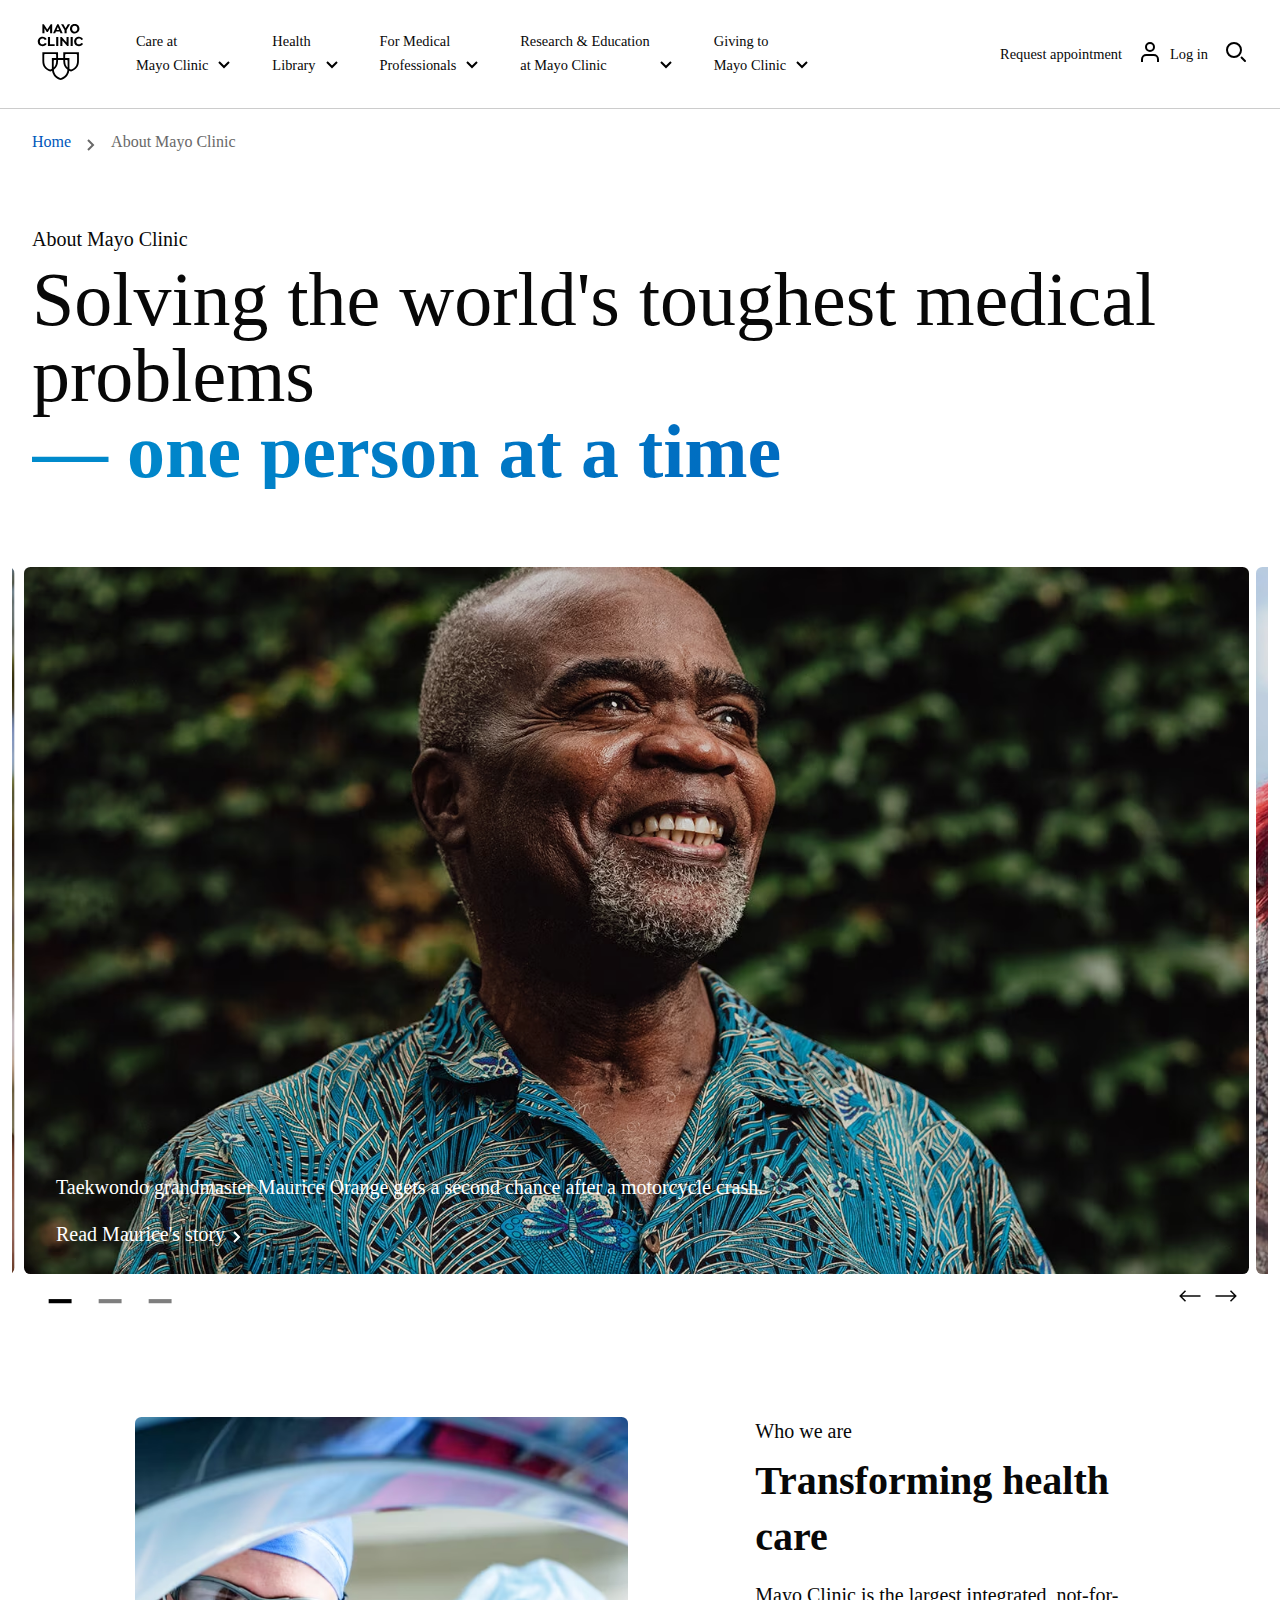
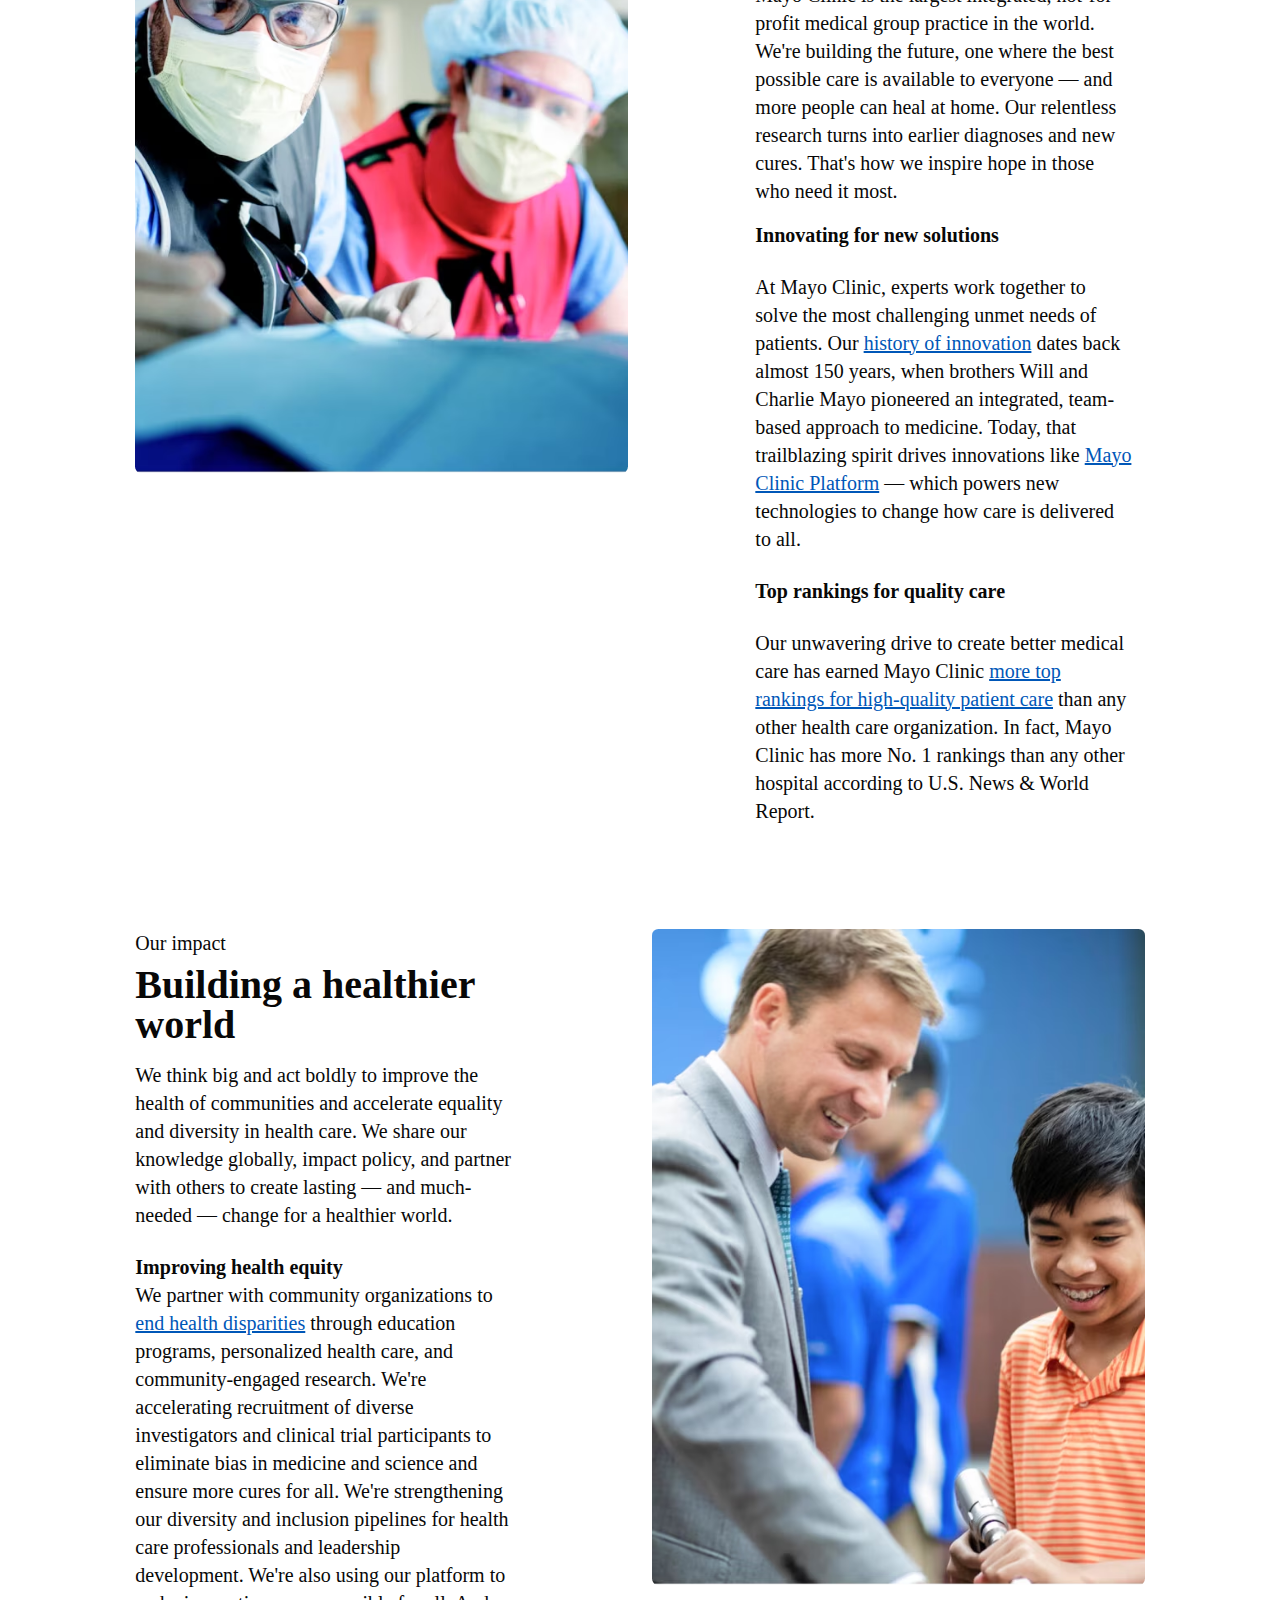
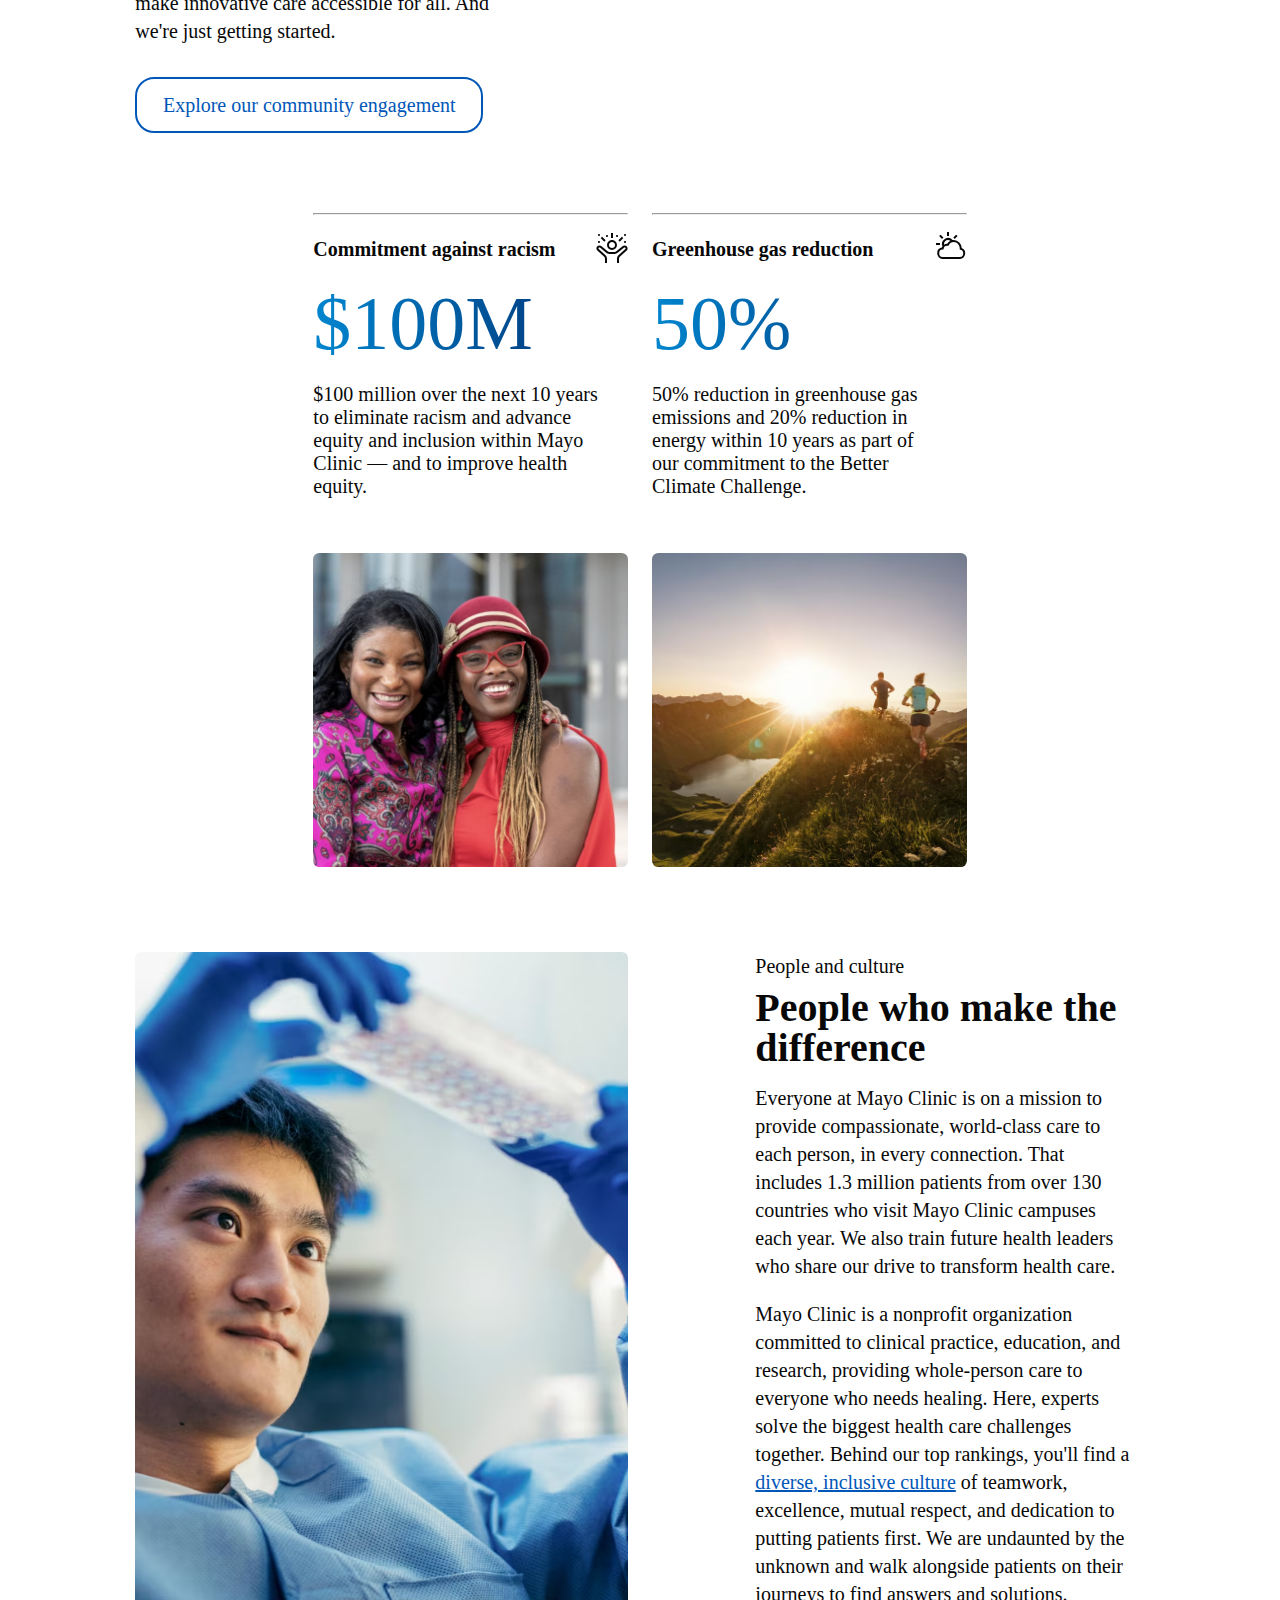
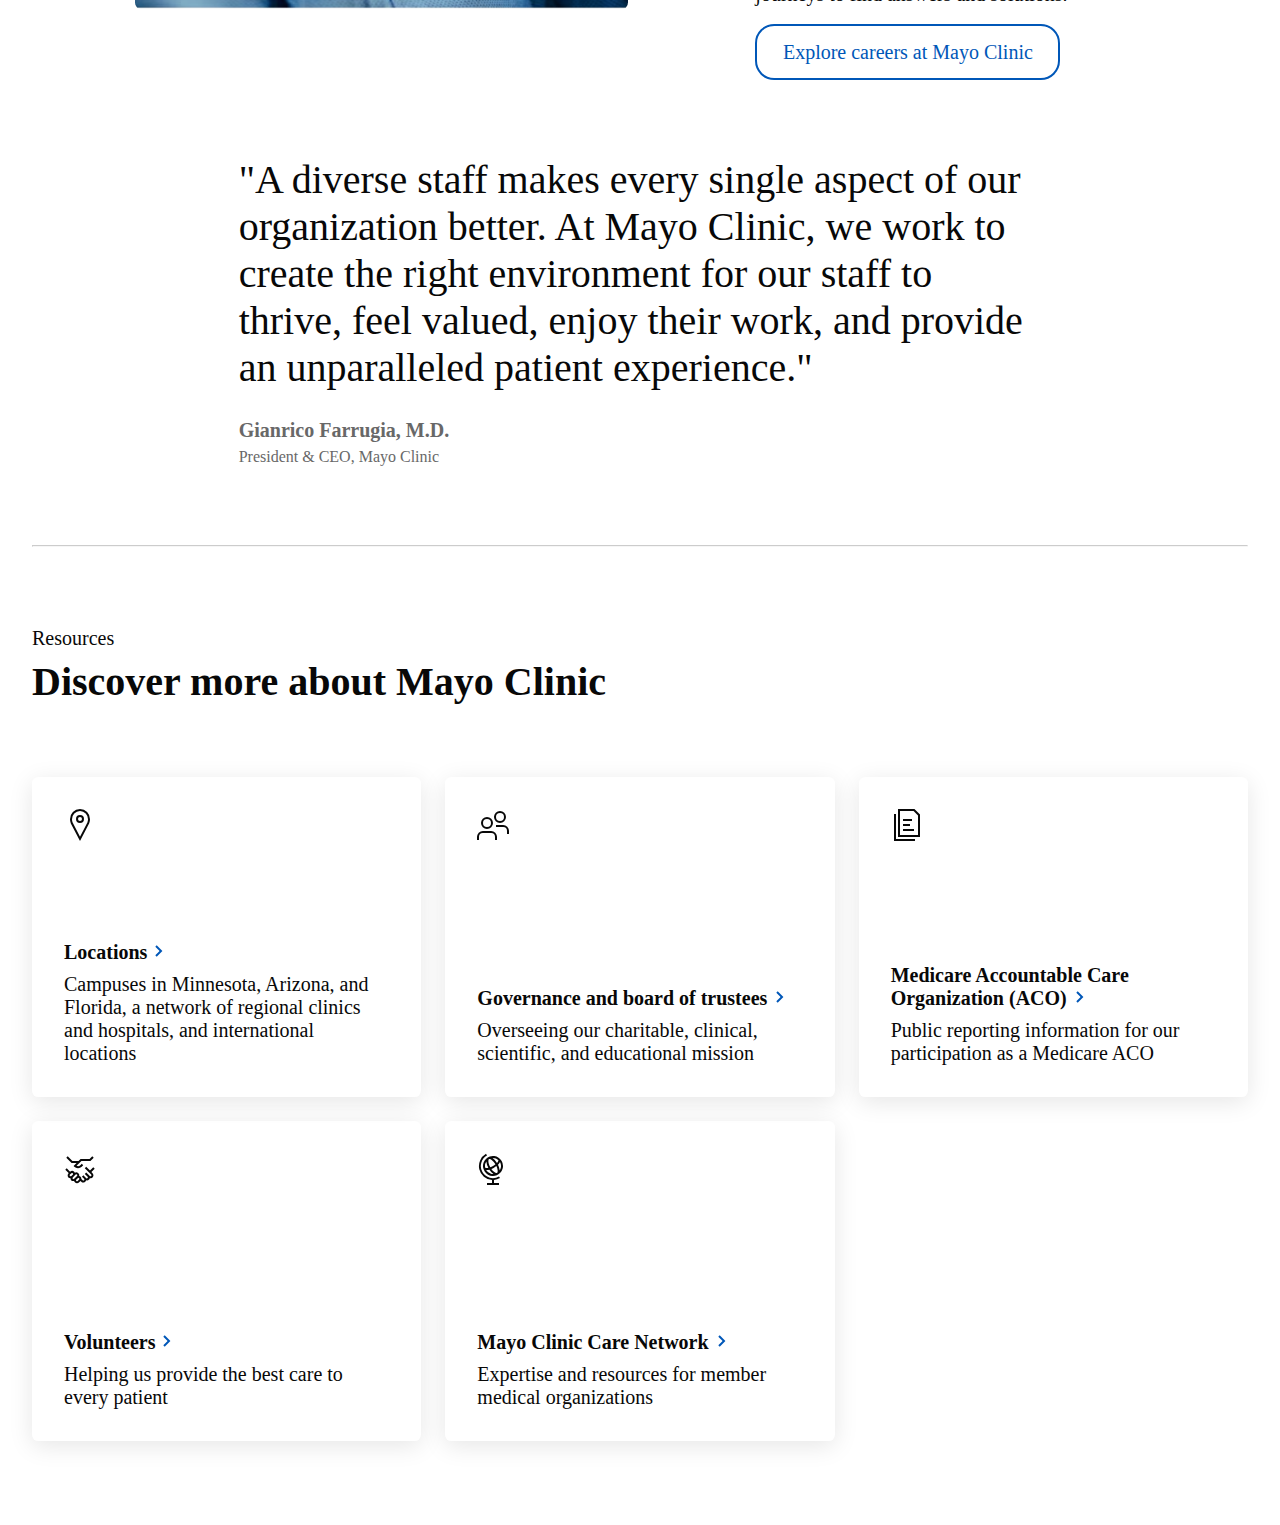
==== about-mayo-clinic.html @ b01437c4 "first page" ====
<!DOCTYPE html>
<html lang="en">
  <head>
    <meta charset="UTF-8" />
    <meta name="viewport" content="width=device-width, initial-scale=1.0" />
    <link rel="stylesheet" href="css/header.css" />
    <link rel="stylesheet" href="css/about-mayo-clinic.css" />
    <link
      rel="stylesheet"
      type="text/css"
      href="https://www.mayoclinic.org/mayofonts/Fonts/mayo/fonts.css"
      media="all"
    />
    <link
      rel="icon"
      href="https://assets.mayoclinic.org/content/dam/mayoclinic/logos/mayo-clinic-logo.svg"
      type="image/png"
    />
    <title>About Us - Mayo Clinic</title>
  </head>
  <body>
    <header>
      <div class="pad">
        <div class="lf">
          <div class="logo">
            <a href="index.html">
              <svg
                width="56"
                height="56"
                viewBox="0 0 56 56"
                xmlns="http://www.w3.org/2000/svg"
              >
                <path
                  d="m42.708,9.4301c.6221.0233,1.2424-.0821,1.8218-.3096.5795-.2275,1.1059-.5721,1.5462-1.0123.4403-.4402.7849-.9666,1.0123-1.5461.2275-.5795.3328-1.1998.3096-1.8219.03-.626-.0705-1.2514-.2949-1.8366-.2244-.5852-.568-1.1173-1.009-1.5627-.441-.4454-.9696-.7943-1.5526-1.0246-.5828-.2303-1.2073-.337-1.8335-.3133-.6302-.0305-1.2598.0712-1.8483.2985-.5886.2273-1.123.5752-1.5693,1.0213-.4461.4461-.794.9806-1.0213,1.5692-.2272.5885-.329,1.2181-.2984,1.8483-.0237.6263.0829,1.2507.3133,1.8336.2303.5829.5792,1.1116,1.0246,1.5525.4454.4409.9776.7845,1.5627,1.009.5851.2244,1.2105.3249,1.8366.2949Zm0-7.6223c1.5727,0,2.5961,1.1512,2.5961,2.9182s-1.0328,2.9182-2.5961,2.9182-2.6055-1.1512-2.6055-2.904,1.0232-2.9324,2.6055-2.9324Zm-18.8023,5.7463h3.8704l.72,1.6817h2.1887L26.5586.2019h-1.3785l-4.1499,9.034h2.1602l.7153-1.6817Zm3.2167-1.5586l-1.2626-2.9694-1.2624,2.9694h2.525Zm-12.3786,1.8949l-2.2881-3.553v4.8984h-2.075V.1971h1.4591l3.4345,5.3626L18.7136.1971h1.4591v9.0387h-2.075v-4.8984l-2.2881,3.553h-1.0659Zm17.798,1.3454h2.1033v-3.2119L38.1271.1971h-2.2881l-2.2313,3.9462L31.3765.1971h-2.3165l3.4819,5.8269v3.2119Zm-16.6137,12.7243v-9.0387h2.1081v7.2954h4.6v1.7433h-6.708Zm10.3747-9.0387h-2.1033v9.034h2.1033v-9.034Zm-13.397,5.9927l1.8523.7296c-.7059,1.587-2.3023,2.5107-4.2541,2.5249-3.065,0-5.1542-2.3686-4.6804-5.5852.1853-.9447.651-1.8115,1.3364-2.4876.6853-.676,1.5585-1.1298,2.5056-1.3022,2.3118-.3126,4.2731.668,5.0499,2.5012l-1.8523.7296c-.1918-.4639-.5224-.8573-.9464-1.1261-.424-.2689-.9207-.4-1.4222-.3756-1.5917,0-2.6244,1.1654-2.6244,2.9324s1.0232,2.9181,2.6244,2.9181c.5009.0209.9968-.1064,1.4257-.3658.4289-.2596.7717-.6399.9856-1.0932Zm27.822-5.9927h-2.1033v9.034h2.1033v-9.034Zm7.5591,7.0599c.4256-.2523.7686-.6232.987-1.0672l1.8523.7437c-.7153,1.587-2.3118,2.5108-4.2635,2.5108-3.065,0-5.1542-2.3686-4.6805-5.5852.1854-.9447.6511-1.8115,1.3364-2.4876.6854-.676,1.5585-1.1298,2.5055-1.3022,2.326-.3128,4.2873.668,5.0452,2.4775l-1.8523.7296c-.1919-.4639-.5224-.8573-.9464-1.1261-.424-.2689-.9208-.4-1.4223-.3756-1.5727,0-2.5961,1.1512-2.5961,2.9181s1.0233,2.9181,2.6245,2.9181c.4944.0215.9843-.1016,1.41-.3539Zm-18.559-7.0599h-1.4023v9.0387h2.075v-5.5142l4.7989,5.5142h1.4023v-9.0387h-2.075v5.5142l-4.7989-5.5142Zm1.5491,21.1141v-5.7843h15.6378v8.8256c0,5.3105-2.5677,8.7166-7.8307,10.3794-.635-.1976-1.2567-.435-1.8618-.7107v.1705c-.7769,4.5289-3.6003,7.5276-8.565,9.0814-4.96-1.5539-7.788-4.5525-8.565-9.0814,0,0-.0237-.0616-.0237-.1705-.6051.2757-1.227.5131-1.8618.7107-5.2632-1.6628-7.8307-5.0737-7.8307-10.3794v-8.8302h15.6614v5.7889h5.2395Zm-13.0855,11.5575c-4.2523-1.7053-5.9632-4.2298-5.9632-8.862v-5.718c0-.24.0954-.4701.265-.6397.1697-.1697.3999-.265.6399-.265h10.152c.24,0,.4701.0953.6399.265.1696.1696.265.3998.265.6397v3.0224h-4.3157v10.7679c-.5438.2984-1.1059.5622-1.6829.7896Zm5.9938-8.8573v-.8432h-1.5444c-.24,0-.4701.0953-.6397.265-.1697.1696-.265.3998-.265.6397v6.7081c1.7148-1.587,2.4492-3.7235,2.4492-6.7696Zm4.472,17.4096c4.2304-1.6817,6.3243-4.0978,6.798-8.1339,0,0,.0094-.0901.0285-.251-2.8188-1.9092-4.2067-4.78-4.2067-8.6787v-1.1844h-5.2347v1.1844c0,3.8987-1.3644,6.7838-4.2067,8.6787.0283.161.0283.251.0283.251.4737,4.0362,2.5629,6.4522,6.7933,8.1339Zm4.4957-17.4096c0,3.0461.7342,5.1827,2.4492,6.7696v-6.7081c0-.1188-.0234-.2365-.0688-.3462-.0455-.1098-.1122-.2095-.1962-.2935-.084-.0841-.1837-.1507-.2935-.1962-.1098-.0455-.2275-.0688-.3462-.0688h-1.5444v.8432Zm5.9452,8.8683c4.2731-1.7055,5.9785-4.2304,5.9785-8.8683v-5.7131c0-.2384-.094-.4671-.2617-.6365-.1676-.1695-.3953-.2659-.6337-.2684h-10.1425c-.24,0-.4701.0953-.6399.265-.1696.1697-.2649.3998-.2649.6399v3.0223h4.2778v10.7679c.5449.299,1.1081.5632,1.6864.7912Z"
                  fill-rule="evenodd"
                  fill="black"
                />
              </svg>
            </a>
          </div>
          <div class="two">
            <div>
              <nav>
                <ul class="nav">
                  <li class="li1">
                    <div class="aft">
                      <div class="flx">
                        <span
                          >Care at <br />
                          Mayo Clinic</span
                        >
                        <span
                          ><svg
                            width="16"
                            height="16"
                            xmlns="http://www.w3.org/2000/svg"
                            viewBox="0 0 16 16"
                          >
                            <path
                              d="M8 11.414L2.293 5.707 3.707 4.293 8 8.586 12.293 4.293 13.707 5.707 8 11.414z"
                            ></path>
                          </svg>
                        </span>
                      </div>
                    </div>
                  </li>
                  <div class="mega-menu sty">
                    <div class="pad2">
                      <div class="ulcont">
                        <ul class="links">
                          <li>
                            <a href="#"> Patient-Centered Care</a>
                          </li>
                          <li>
                            <a href="#"> About Mayo Clinic</a>
                          </li>
                          <li>
                            <a href="#"> Request Appointment</a>
                          </li>
                          <li>
                            <a href="#"> Find a Doctor</a>
                          </li>
                          <li>
                            <a href="#">Locations</a>
                          </li>
                          <li>
                            <a href="#">Clinical Trials</a>
                          </li>
                        </ul>
                      </div>
                      <div class="ulcont">
                        <ul class="links">
                          <li>
                            <a href="#"> Connect to Support Groups</a>
                          </li>
                          <li>
                            <a href="#"> Patient & Visitor Guide</a>
                          </li>
                          <li>
                            <a href="#">Insurance & Billing</a>
                          </li>
                          <li>
                            <a href="#"> Departments & Centers</a>
                          </li>
                          <li>
                            <a href="#"> International Services</a>
                          </li>
                          <li>
                            <a href="#">Contact Us</a>
                          </li>
                        </ul>
                      </div>
                      <div class="content-img ulcont">
                        <div class="pv pvs">
                          <a href="#">
                            <span>Patient & Visitor Guide</span>
                            <span
                              ><svg
                                width="16"
                                height="16"
                                data-name="32x32-Guides"
                                xmlns="http://www.w3.org/2000/svg"
                                viewBox="0 0 16 16"
                              >
                                <path
                                  d="M5.707 13.707L4.293 12.293 8.586 8 4.293 3.707 5.707 2.293 11.414 8 5.707 13.707z"
                                ></path>
                              </svg>
                            </span>
                          </a>
                        </div>
                        <div class="imgcont">
                          <img
                            src="image/pt-visitor-Getty-1419492732-415x275.avif"
                            alt="pt-visitor-Getty"
                          />
                          <div class="shadow"></div>
                        </div>
                      </div>
                    </div>
                  </div>
                  <div class="overlay"></div>
                  <li class="li2">
                    <div class="aft">
                      <div class="flx">
                        <span
                          >Health <br />
                          Library</span
                        >
                        <span
                          ><svg
                            width="16"
                            height="16"
                            xmlns="http://www.w3.org/2000/svg"
                            viewBox="0 0 16 16"
                          >
                            <path
                              d="M8 11.414L2.293 5.707 3.707 4.293 8 8.586 12.293 4.293 13.707 5.707 8 11.414z"
                            ></path>
                          </svg>
                        </span>
                      </div>
                    </div>
                  </li>
                  <div class="mega-menu2 sty">
                    <div class="pad2">
                      <div class="ulcont">
                        <ul class="links">
                          <li>
                            <a href="#"> Diseases & Conditions</a>
                          </li>
                          <li>
                            <a href="#"> Symptoms</a>
                          </li>
                          <li>
                            <a href="#"> Tests & Procedures</a>
                          </li>
                        </ul>
                      </div>
                      <div class="ulcont">
                        <ul class="links">
                          <li>
                            <a href="#"> Drugs & Supplements</a>
                          </li>
                          <li>
                            <a href="#"> Healthy Lifestyle</a>
                          </li>
                          <li>
                            <a href="#">Books & Subscriptions</a>
                          </li>
                        </ul>
                      </div>
                      <div class="content-img ulcont">
                        <div class="pv pvs2">
                          <a href="#">
                            <span>Diseases & Conditions</span>
                            <span
                              ><svg
                                width="16"
                                height="16"
                                data-name="32x32-Guides"
                                xmlns="http://www.w3.org/2000/svg"
                                viewBox="0 0 16 16"
                              >
                                <path
                                  d="M5.707 13.707L4.293 12.293 8.586 8 4.293 3.707 5.707 2.293 11.414 8 5.707 13.707z"
                                ></path>
                              </svg>
                            </span>
                          </a>
                        </div>
                        <div class="imgcont">
                          <img
                            src="image/disease-conditions-Getty-1334250777-415x275.avif"
                            alt="disease-conditions-Getty"
                          />
                          <div class="shadow"></div>
                        </div>
                      </div>
                    </div>
                  </div>
                  <div class="overlay2"></div>
                  <li class="li3">
                    <div class="aft">
                      <div class="flx">
                        <span
                          >For Medical <br />
                          Professionals</span
                        >
                        <span
                          ><svg
                            width="16"
                            height="16"
                            xmlns="http://www.w3.org/2000/svg"
                            viewBox="0 0 16 16"
                          >
                            <path
                              d="M8 11.414L2.293 5.707 3.707 4.293 8 8.586 12.293 4.293 13.707 5.707 8 11.414z"
                            ></path>
                          </svg>
                        </span>
                      </div>
                    </div>
                  </li>
                  <div class="mega-menu3 sty">
                    <div class="pad2">
                      <div class="ulcont">
                        <ul class="links">
                          <li>
                            <a href="#"> Medical Professional Resources</a>
                          </li>
                          <li>
                            <a href="#"> Refer a Patient</a>
                          </li>
                          <li>
                            <a href="#"> Continuing Medical Education</a>
                          </li>
                          <li>
                            <a href="#"> AskMayoExpert</a>
                          </li>
                        </ul>
                      </div>
                      <div class="ulcont">
                        <ul class="links">
                          <li>
                            <a href="#"> Mayo Clinic Laboratories</a>
                          </li>
                          <li>
                            <a href="#"> Video Center</a>
                          </li>
                          <li>
                            <a href="#">Journals & Publications</a>
                          </li>
                          <li>
                            <a href="#">Mayo Clinic Alumni Association</a>
                          </li>
                        </ul>
                      </div>
                      <div class="content-img ulcont">
                        <div class="pv pvs2">
                          <a href="#">
                            <span>Continuing Medical Education</span>
                            <span
                              ><svg
                                width="16"
                                height="16"
                                data-name="32x32-Guides"
                                xmlns="http://www.w3.org/2000/svg"
                                viewBox="0 0 16 16"
                              >
                                <path
                                  d="M5.707 13.707L4.293 12.293 8.586 8 4.293 3.707 5.707 2.293 11.414 8 5.707 13.707z"
                                ></path>
                              </svg>
                            </span>
                          </a>
                        </div>
                        <div class="imgcont">
                          <img
                            src="image/cont-ed-1676659-3734290-0048-C-415x275.avif"
                            alt="cont-ed"
                          />
                          <div class="shadow"></div>
                        </div>
                      </div>
                    </div>
                  </div>
                  <div class="overlay3"></div>
                  <li class="li4">
                    <div class="aft">
                      <div class="flx">
                        <span
                          >Research & Education <br />
                          at Mayo Clinic</span
                        >
                        <span
                          ><svg
                            width="16"
                            height="16"
                            xmlns="http://www.w3.org/2000/svg"
                            viewBox="0 0 16 16"
                          >
                            <path
                              d="M8 11.414L2.293 5.707 3.707 4.293 8 8.586 12.293 4.293 13.707 5.707 8 11.414z"
                            ></path>
                          </svg>
                        </span>
                      </div>
                    </div>
                  </li>
                  <div class="mega-menu4 sty">
                    <div class="pad2">
                      <div class="ulcont">
                        <ul class="links">
                          <h2>Research</h2>
                          <li class="h">
                            <a href="#"> Research at Mayo Clinic</a>
                          </li>
                          <li>
                            <a href="#"> Research Faculty</a>
                          </li>
                          <li>
                            <a href="#"> Laboratories</a>
                          </li>
                          <li>
                            <a href="#"> Core Facilities</a>
                          </li>
                          <li>
                            <a href="#"> Centers & Programs</a>
                          </li>
                          <li>
                            <a href="#"> Departments & Divisions</a>
                          </li>
                          <li>
                            <a href="#"> Institutional Review Board</a>
                          </li>
                          <li>
                            <a href="#"> Postdoctoral Fellowships</a>
                          </li>
                          <li>
                            <a href="#"> Training Grant Programs</a>
                          </li>
                        </ul>
                      </div>
                      <div class="ulcont uls">
                        <ul class="links">
                          <h2>Education</h2>
                          <li class="h">
                            <a href="#">
                              Mayo Clinic College of Medicine and Science</a
                            >
                          </li>
                          <li>
                            <a href="#">
                              Mayo Clinic Graduate School of Biomedical
                              Sciences</a
                            >
                          </li>
                          <li>
                            <a href="#">Mayo Clinic Alix School of Medicine</a>
                          </li>
                          <li>
                            <a href="#"
                              >Mayo Clinic School of Graduate Medical
                              Education</a
                            >
                          </li>
                          <li>
                            <a href="#"
                              >Mayo Clinic School of Health Sciences</a
                            >
                          </li>
                          <li>
                            <a href="#"
                              >Mayo Clinic School of Continuous Professional
                              Development</a
                            >
                          </li>
                        </ul>
                      </div>
                      <div class="content-img ulcont contimg">
                        <div class="pv pvs3">
                          <a href="#">
                            <span
                              >Mayo Clinic College of Medicine and <br />
                              Science</span
                            >
                            <span class="sparr"
                              ><svg
                                width="16"
                                height="16"
                                data-name="32x32-Guides"
                                xmlns="http://www.w3.org/2000/svg"
                                viewBox="0 0 16 16"
                              >
                                <path
                                  d="M5.707 13.707L4.293 12.293 8.586 8 4.293 3.707 5.707 2.293 11.414 8 5.707 13.707z"
                                ></path>
                              </svg>
                            </span>
                          </a>
                        </div>
                        <div class="imgcont">
                          <img
                            src="image/mccms-Getty-1082003662-415x275.avif"
                            alt="mccms-Getty"
                          />
                          <div class="shadow"></div>
                        </div>
                      </div>
                    </div>
                  </div>
                  <div class="overlay4"></div>
                  <li class="li5">
                    <div class="aft">
                      <div class="flx">
                        <span
                          >Giving to <br />
                          Mayo Clinic</span
                        >
                        <span
                          ><svg
                            width="16"
                            height="16"
                            xmlns="http://www.w3.org/2000/svg"
                            viewBox="0 0 16 16"
                          >
                            <path
                              d="M8 11.414L2.293 5.707 3.707 4.293 8 8.586 12.293 4.293 13.707 5.707 8 11.414z"
                            ></path>
                          </svg>
                        </span>
                      </div>
                    </div>
                  </li>
                  <div class="mega-menu5 sty">
                    <div class="pad2">
                      <div class="ulcont">
                        <ul class="links">
                          <li>
                            <a href="#"> Give Now</a>
                          </li>
                          <li>
                            <a href="#"> Giving to Mayo Clinic</a>
                          </li>
                        </ul>
                      </div>
                      <div class="ulcont">
                        <ul class="links">
                          <li>
                            <a href="#"> Frequently Asked Questions</a>
                          </li>
                          <li>
                            <a href="#"> Contact Us to Give</a>
                          </li>
                        </ul>
                      </div>
                      <div class="content-img ulcont">
                        <div class="pv pvs2">
                          <a href="#">
                            <span>Make a Donation</span>
                            <span
                              ><svg
                                width="16"
                                height="16"
                                data-name="32x32-Guides"
                                xmlns="http://www.w3.org/2000/svg"
                                viewBox="0 0 16 16"
                              >
                                <path
                                  d="M5.707 13.707L4.293 12.293 8.586 8 4.293 3.707 5.707 2.293 11.414 8 5.707 13.707z"
                                ></path>
                              </svg>
                            </span>
                          </a>
                        </div>
                        <div class="imgcont">
                          <img
                            src="image/giving-to-mayo-em100063715-p-195580295-415x275.avif"
                            alt="giving-to-mayo"
                          />
                          <div class="shadow"></div>
                        </div>
                      </div>
                    </div>
                  </div>
                  <div class="overlay5"></div>
                </ul>
              </nav>
            </div>
            <div>
              <ul class="nav2">
                <li class="request">
                  <span><a href="">Request appointment</a></span>
                </li>
                <li class="log">
                  <span
                    ><svg
                      width="24"
                      height="24"
                      data-name="Layer 1"
                      xmlns="http://www.w3.org/2000/svg"
                      viewBox="0 0 24 24"
                      focusable="false"
                      aria-hidden="true"
                      data-di-res-id="3be1e4ee-a5ee58aa"
                      data-di-rand="1709233807583"
                    >
                      <path
                        d="M21,22H19V19.2002A3.28861,3.28861,0,0,0,15.63623,16H8.36377A3.28861,3.28861,0,0,0,5,19.2002V22H3V19.2002A5.29005,5.29005,0,0,1,8.36377,14h7.27246A5.29005,5.29005,0,0,1,21,19.2002Z"
                      ></path>
                      <path
                        d="M12,12a5,5,0,1,1,5-5A5.00588,5.00588,0,0,1,12,12Zm0-8a3,3,0,1,0,3,3A3.00328,3.00328,0,0,0,12,4Z"
                      ></path>
                    </svg>
                  </span>
                  <span class="in"> <a href=""> Log in </a></span>
                </li>
                <li>
                  <span
                    ><svg
                      width="24"
                      height="24"
                      xmlns="http://www.w3.org/2000/svg"
                      viewBox="0 0 24 24"
                      focusable="false"
                      aria-hidden="true"
                      data-di-res-id="a636dc57-839ae78a"
                      data-di-rand="1709233807584"
                    >
                      <path
                        d="M10,2a8,8,0,1,0,8,8A8.00917,8.00917,0,0,0,10,2ZM4,10a6,6,0,1,1,6,6A6.00657,6.00657,0,0,1,4,10Z"
                      ></path>
                      <path
                        d="M21.707,20.293,17.73816,16.3241a10.08573,10.08573,0,0,1-1.41406,1.41406L20.293,21.707A.99989.99989,0,0,0,21.707,20.293Z"
                      ></path>
                    </svg>
                  </span>
                </li>
                <li class="menu">
                  <span
                    ><svg
                      width="24"
                      height="24"
                      xmlns="http://www.w3.org/2000/svg"
                      viewBox="0 0 24 24"
                      focusable="false"
                      aria-hidden="true"
                    >
                      <path d="M21 7H3V5H21V7Z"></path>
                      <path d="M21 13H3V11H21V13Z"></path>
                      <path d="M3 19H21V17H3V19Z"></path>
                    </svg>
                  </span>
                  <span
                    ><svg
                      width="24"
                      height="24"
                      focusable="false"
                      aria-hidden="true"
                      viewBox="0 0 24 24"
                      fill="none"
                      xmlns="http://www.w3.org/2000/svg"
                    >
                      <path
                        d="M5 4.99994L19.707 19.707"
                        stroke="currentColor"
                        stroke-width="2"
                      ></path>
                      <path
                        d="M19.7277 4.99994L5.02085 19.7071"
                        stroke="currentColor"
                        stroke-width="2"
                      ></path>
                    </svg>
                  </span>
                </li>
                <div class="mega-menu6 sty">
                  <div class="pad3">
                    <div class="ulcont2">
                      <ul class="links">
                        <div class="mega">
                          <div class="grid-container">
                            <div class="grid-item">
                              <span>
                                <svg
                                  width="24"
                                  height="24"
                                  class="mc-icon"
                                  xmlns="http://www.w3.org/2000/svg"
                                  fill="currentColor"
                                  aria-hidden="true"
                                  viewBox="0 0 32 32"
                                  data-di-res-id="e8ab756f-6f42198d"
                                  data-di-rand="1709388571170"
                                >
                                  <path
                                    d="M12 6L22 6 22 9 24 9 24 7 24 6 24 4 24 2 22 2 22 4 12 4 12 6z"
                                  ></path>
                                  <path
                                    d="M26,4V6h2v6H4V6H8V9h2V2H8V4H2V30H30V4Zm2,24H4V14H28Z"
                                  ></path>
                                  <path d="M12 17H15V20H12z"></path>
                                  <path d="M17 17H20V20H17z"></path>
                                  <path d="M22 17H25V20H22z"></path>
                                  <path d="M7 22H10V25H7z"></path>
                                  <path d="M12 22H15V25H12z"></path>
                                  <path d="M17 22H20V25H17z"></path>
                                </svg>
                              </span>
                              <span>Request appointment</span>
                            </div>
                            <div class="grid-item gi2">
                              <span
                                ><svg
                                  width="24"
                                  height="24"
                                  class="mc-icon"
                                  xmlns="http://www.w3.org/2000/svg"
                                  fill="currentColor"
                                  aria-hidden="true"
                                  viewBox="0 0 32 32"
                                  data-di-res-id="5017120a-138cd8f0"
                                  data-di-rand="1709388571171"
                                >
                                  <path
                                    d="M2.71,25.71,1.29,24.29,7.59,18H18v1a5,5,0,0,1-5,5H11V22h2a3,3,0,0,0,2.83-2H8.41Z"
                                  ></path>
                                  <path
                                    d="M7.71,30.71,6.29,29.29,9.59,26h9l8.86-8.87a3.44,3.44,0,0,0-3.74.58l-3,3-1.42-1.42,3-3a5.46,5.46,0,0,1,7.42,0l.7.71-11,11h-9Z"
                                  ></path>
                                  <path
                                    d="M16,15.41,10.33,9.75a3.91,3.91,0,0,1,0-5.5,4,4,0,0,1,5.5,0l.17.17.17-.17a4,4,0,0,1,5.5,0,3.91,3.91,0,0,1,0,5.5Zm-3.38-6.2L16,12.59l4.25-4.26a1.88,1.88,0,0,0,0-2.66,1.92,1.92,0,0,0-2.67,0L16,7.25,14.42,5.67a1.92,1.92,0,0,0-2.67,0,1.88,1.88,0,0,0,0,2.66Z"
                                  ></path>
                                </svg>
                              </span>
                              <span>Donate</span>
                            </div>
                            <div class="grid-item gi3">
                              <span
                                ><svg
                                  width="24"
                                  height="24"
                                  class="mc-icon"
                                  xmlns="http://www.w3.org/2000/svg"
                                  fill="currentColor"
                                  aria-hidden="true"
                                  viewBox="0 0 32 32"
                                  data-di-res-id="5017120a-6b0e8336"
                                  data-di-rand="1709388571171"
                                >
                                  <path
                                    d="M26,8a5,5,0,1,0,5,5A5.00588,5.00588,0,0,0,26,8Zm0,8a3,3,0,1,1,3-3A3.00328,3.00328,0,0,1,26,16Z"
                                  ></path>
                                  <path
                                    d="M20.2738,24.06177l1.09241-1.89185-1.73242-1-1.09223,1.89142a2.99692,2.99692,0,0,0-2.47991.66461l-1.89173-1.09216-1,1.73242,1.89173,1.09216a2.99679,2.99679,0,0,0,.66461,2.4798l-1.09247,1.89191,1.73242,1,1.097-1.89972a2.71846,2.71846,0,0,0,2.46716-.66113l1.89972,1.097,1-1.73242-1.89173-1.09235A2.99646,2.99646,0,0,0,20.2738,24.06177ZM18.86621,26.5A1.00016,1.00016,0,1,1,18.002,25a.99094.99094,0,0,1,.498.13379A1.00159,1.00159,0,0,1,18.86621,26.5Z"
                                  ></path>
                                  <path
                                    d="M11.58215,14.3891l1.62683.87067.94336-1.76368-1.75561-.93957a10.73287,10.73287,0,0,1,1.59436-2.15137L15.293,11.707,16.707,10.293,15.32,8.90588A4.12877,4.12877,0,0,0,15.93848,6.918a3.79484,3.79484,0,0,0-1.11036-2.86768,4.06309,4.06309,0,0,0-4.37976-.90716L8.72559,1.35791,7.28613,2.74658l1.537,1.59265A18.92905,18.92905,0,0,0,6.78271,6.65344L5.05518,5.502,3.9458,7.166,5.67346,8.31757A19.0685,19.0685,0,0,0,4.258,11.28467L2.54053,10.5459l-.79,1.83691,1.89563.81543A18.93776,18.93776,0,0,0,3.10736,16H1v2H3a3.99158,3.99158,0,0,0,7.858,1H13V17H11.05029A11.1518,11.1518,0,0,1,11.58215,14.3891ZM7,20a2.00229,2.00229,0,0,1-2-2A17.07605,17.07605,0,0,1,10.55371,5.4292a2.05215,2.05215,0,0,1,2.86035.03516,1.81677,1.81677,0,0,1,.52588,1.375A2.18256,2.18256,0,0,1,13.34082,8.248,12.75632,12.75632,0,0,0,9,18,2.00229,2.00229,0,0,1,7,20Z"
                                  ></path>
                                </svg>
                              </span>
                              <span>Diseases & conditions</span>
                            </div>
                            <div class="grid-item gi4">
                              <span
                                ><svg
                                  width="24"
                                  height="24"
                                  class="mc-icon"
                                  xmlns="http://www.w3.org/2000/svg"
                                  fill="currentColor"
                                  aria-hidden="true"
                                  viewBox="0 0 32 32"
                                  data-di-res-id="5017120a-298fea2b"
                                  data-di-rand="1709388571171"
                                >
                                  <path
                                    d="M6,17a3,3,0,1,1,3-3A3,3,0,0,1,6,17Zm0-4a1,1,0,1,0,1,1A1,1,0,0,0,6,13Z"
                                  ></path>
                                  <path
                                    d="M19,18v4A6,6,0,0,1,7,22V19.05H5V22a8,8,0,0,0,16,0V18Z"
                                  ></path>
                                  <path
                                    d="M25,2V4h2v7a7,7,0,0,1-14,0V4h2V2H11v9h0a9,9,0,0,0,18,0V2Z"
                                  ></path>
                                </svg>
                              </span>
                              <span>Find a doctor</span>
                            </div>
                          </div>
                        </div>
                        <li class="ll1">
                          <span><a href="#">Care at Mayo Clinic</a></span>
                          <span
                            ><svg
                              width="16"
                              height="16"
                              data-name="32x32-Guides"
                              xmlns="http://www.w3.org/2000/svg"
                              viewBox="0 0 16 16"
                            >
                              <path
                                d="M8 11.414L2.293 5.707 3.707 4.293 8 8.586 12.293 4.293 13.707 5.707 8 11.414z"
                              ></path>
                            </svg>
                          </span>
                        </li>
                        <div class="mega-menu7 sty sty2">
                          <div class="pad2">
                            <div class="ulcont">
                              <ul class="links">
                                <li>
                                  <a href="#"> Patient-Centered Care</a>
                                </li>
                                <li>
                                  <a href="#"> About Mayo Clinic</a>
                                </li>
                                <li>
                                  <a href="#"> Request Appointment</a>
                                </li>
                                <li>
                                  <a href="#"> Find a Doctor</a>
                                </li>
                                <li>
                                  <a href="#">Locations</a>
                                </li>
                                <li>
                                  <a href="#">Clinical Trials</a>
                                </li>
                              </ul>
                            </div>
                            <div class="ulcont">
                              <ul class="links">
                                <li>
                                  <a href="#"> Connect to Support Groups</a>
                                </li>
                                <li>
                                  <a href="#"> Patient & Visitor Guide</a>
                                </li>
                                <li>
                                  <a href="#">Insurance & Billing</a>
                                </li>
                                <li>
                                  <a href="#"> Departments & Centers</a>
                                </li>
                                <li>
                                  <a href="#"> International Services</a>
                                </li>
                                <li>
                                  <a href="#">Contact Us</a>
                                </li>
                              </ul>
                            </div>
                            <div class="content-img ulcont">
                              <div class="pv pvs4 pp">
                                <a href="#">
                                  <span>Patient & Visitor Guide</span>
                                  <span
                                    ><svg
                                      width="16"
                                      height="16"
                                      data-name="32x32-Guides"
                                      xmlns="http://www.w3.org/2000/svg"
                                      viewBox="0 0 16 16"
                                    >
                                      <path
                                        d="M5.707 13.707L4.293 12.293 8.586 8 4.293 3.707 5.707 2.293 11.414 8 5.707 13.707z"
                                      ></path>
                                    </svg>
                                  </span>
                                </a>
                              </div>
                              <div class="imgcont">
                                <img
                                  src="image/pt-visitor-Getty-1419492732-415x275.avif"
                                  alt="pt-visitor-Getty"
                                />
                                <div class="shadow"></div>
                              </div>
                            </div>
                          </div>
                        </div>
                        <li class="ll2">
                          <a href="#"> Health Library</a><span></span>
                          <span
                            ><svg
                              width="16"
                              height="16"
                              data-name="32x32-Guides"
                              xmlns="http://www.w3.org/2000/svg"
                              viewBox="0 0 16 16"
                            >
                              <path
                                d="M8 11.414L2.293 5.707 3.707 4.293 8 8.586 12.293 4.293 13.707 5.707 8 11.414z"
                              ></path>
                            </svg>
                          </span>
                        </li>
                        <div class="mega-menu8 sty sty2">
                          <div class="pad2">
                            <div class="ulcont">
                              <ul class="links">
                                <li>
                                  <a href="#"> Diseases & Conditions</a>
                                </li>
                                <li>
                                  <a href="#"> Symptoms</a>
                                </li>
                                <li>
                                  <a href="#"> Tests & Procedures</a>
                                </li>
                              </ul>
                            </div>
                            <div class="ulcont">
                              <ul class="links">
                                <li>
                                  <a href="#"> Drugs & Supplements</a>
                                </li>
                                <li>
                                  <a href="#"> Healthy Lifestyle</a>
                                </li>
                                <li>
                                  <a href="#">Books & Subscriptions</a>
                                </li>
                              </ul>
                            </div>
                            <div class="content-img ulcont">
                              <div class="pv pvs5 pp">
                                <a href="#">
                                  <span>Diseases & Conditions</span>
                                  <span
                                    ><svg
                                      width="16"
                                      height="16"
                                      data-name="32x32-Guides"
                                      xmlns="http://www.w3.org/2000/svg"
                                      viewBox="0 0 16 16"
                                    >
                                      <path
                                        d="M5.707 13.707L4.293 12.293 8.586 8 4.293 3.707 5.707 2.293 11.414 8 5.707 13.707z"
                                      ></path>
                                    </svg>
                                  </span>
                                </a>
                              </div>
                              <div class="imgcont">
                                <img
                                  src="image/disease-conditions-Getty-1334250777-415x275.avif"
                                  alt="disease-conditions-Getty"
                                />
                                <div class="shadow"></div>
                              </div>
                            </div>
                          </div>
                        </div>
                        <li class="ll3">
                          <span
                            ><a href="#"> For Medical Professionals</a></span
                          >
                          <span
                            ><svg
                              width="16"
                              height="16"
                              data-name="32x32-Guides"
                              xmlns="http://www.w3.org/2000/svg"
                              viewBox="0 0 16 16"
                            >
                              <path
                                d="M8 11.414L2.293 5.707 3.707 4.293 8 8.586 12.293 4.293 13.707 5.707 8 11.414z"
                              ></path>
                            </svg>
                          </span>
                        </li>
                        <div class="mega-menu9 sty sty2">
                          <div class="pad2">
                            <div class="ulcont">
                              <ul class="links">
                                <li>
                                  <a href="#">
                                    Medical Professional Resources</a
                                  >
                                </li>
                                <li>
                                  <a href="#"> Refer a Patient</a>
                                </li>
                                <li>
                                  <a href="#"> Continuing Medical Education</a>
                                </li>
                                <li>
                                  <a href="#"> AskMayoExpert</a>
                                </li>
                              </ul>
                            </div>
                            <div class="ulcont">
                              <ul class="links">
                                <li>
                                  <a href="#"> Mayo Clinic Laboratories</a>
                                </li>
                                <li>
                                  <a href="#"> Video Center</a>
                                </li>
                                <li>
                                  <a href="#">Journals & Publications</a>
                                </li>
                                <li>
                                  <a href="#">Mayo Clinic Alumni Association</a>
                                </li>
                              </ul>
                            </div>
                            <div class="content-img ulcont">
                              <div class="pv pvs6 pp">
                                <a href="#">
                                  <span
                                    >Continuing Medical <br />
                                    Education</span
                                  >
                                  <span
                                    ><svg
                                      width="16"
                                      height="16"
                                      data-name="32x32-Guides"
                                      xmlns="http://www.w3.org/2000/svg"
                                      viewBox="0 0 16 16"
                                    >
                                      <path
                                        d="M5.707 13.707L4.293 12.293 8.586 8 4.293 3.707 5.707 2.293 11.414 8 5.707 13.707z"
                                      ></path>
                                    </svg>
                                  </span>
                                </a>
                              </div>
                              <div class="imgcont">
                                <img
                                  src="image/cont-ed-1676659-3734290-0048-C-415x275.avif"
                                  alt="cont-ed"
                                />
                                <div class="shadow"></div>
                              </div>
                            </div>
                          </div>
                        </div>
                        <li class="ll4">
                          <span
                            ><a href="#">
                              Research & Education at Mayo Clinic</a
                            ></span
                          >
                          <span
                            ><svg
                              width="16"
                              height="16"
                              data-name="32x32-Guides"
                              xmlns="http://www.w3.org/2000/svg"
                              viewBox="0 0 16 16"
                            >
                              <path
                                d="M8 11.414L2.293 5.707 3.707 4.293 8 8.586 12.293 4.293 13.707 5.707 8 11.414z"
                              ></path>
                            </svg>
                          </span>
                        </li>
                        <div class="mega-menu10 sty sty2">
                          <div class="pad2">
                            <div class="ulcont">
                              <ul class="links">
                                <h2>Research</h2>
                                <li class="h">
                                  <a href="#"> Research at Mayo Clinic</a>
                                </li>
                                <li>
                                  <a href="#"> Research Faculty</a>
                                </li>
                                <li>
                                  <a href="#"> Laboratories</a>
                                </li>
                                <li>
                                  <a href="#"> Core Facilities</a>
                                </li>
                                <li>
                                  <a href="#"> Centers & Programs</a>
                                </li>
                                <li>
                                  <a href="#"> Departments & Divisions</a>
                                </li>
                                <li>
                                  <a href="#"> Institutional Review Board</a>
                                </li>
                                <li>
                                  <a href="#"> Postdoctoral Fellowships</a>
                                </li>
                                <li>
                                  <a href="#"> Training Grant Programs</a>
                                </li>
                              </ul>
                            </div>
                            <div class="ulcont uls">
                              <ul class="links">
                                <h2>Education</h2>
                                <li class="h">
                                  <a href="#">
                                    Mayo Clinic College of Medicine and
                                    Science</a
                                  >
                                </li>
                                <li>
                                  <a href="#">
                                    Mayo Clinic Graduate School of Biomedical
                                    Sciences</a
                                  >
                                </li>
                                <li>
                                  <a href="#"
                                    >Mayo Clinic Alix School of Medicine</a
                                  >
                                </li>
                                <li>
                                  <a href="#"
                                    >Mayo Clinic School of Graduate Medical
                                    Education</a
                                  >
                                </li>
                                <li>
                                  <a href="#"
                                    >Mayo Clinic School of Health Sciences</a
                                  >
                                </li>
                                <li>
                                  <a href="#"
                                    >Mayo Clinic School of Continuous
                                    Professional Development</a
                                  >
                                </li>
                              </ul>
                            </div>
                            <div class="content-img ulcont contimg">
                              <div class="pv pvs7 pp">
                                <a href="#">
                                  <span
                                    >Mayo Clinic College of <br />
                                    Medicine and Science</span
                                  >
                                  <span class="sparr sparr2"
                                    ><svg
                                      width="16"
                                      height="16"
                                      data-name="32x32-Guides"
                                      xmlns="http://www.w3.org/2000/svg"
                                      viewBox="0 0 16 16"
                                    >
                                      <path
                                        d="M5.707 13.707L4.293 12.293 8.586 8 4.293 3.707 5.707 2.293 11.414 8 5.707 13.707z"
                                      ></path>
                                    </svg>
                                  </span>
                                </a>
                              </div>
                              <div class="imgcont">
                                <img
                                  src="image/mccms-Getty-1082003662-415x275.avif"
                                  alt="mccms-Getty"
                                />
                                <div class="shadow"></div>
                              </div>
                            </div>
                          </div>
                        </div>
                        <li class="ll5">
                          <span><a href="#">Giving to Mayo Clinic</a></span>
                          <span
                            ><svg
                              width="16"
                              height="16"
                              data-name="32x32-Guides"
                              xmlns="http://www.w3.org/2000/svg"
                              viewBox="0 0 16 16"
                            >
                              <path
                                d="M8 11.414L2.293 5.707 3.707 4.293 8 8.586 12.293 4.293 13.707 5.707 8 11.414z"
                              ></path>
                            </svg>
                          </span>
                        </li>
                        <div class="mega-menu11 sty sty2">
                          <div class="pad2">
                            <div class="ulcont">
                              <ul class="links">
                                <li>
                                  <a href="#"> Give Now</a>
                                </li>
                                <li>
                                  <a href="#"> Giving to Mayo Clinic</a>
                                </li>
                              </ul>
                            </div>
                            <div class="ulcont">
                              <ul class="links">
                                <li>
                                  <a href="#"> Frequently Asked Questions</a>
                                </li>
                                <li>
                                  <a href="#"> Contact Us to Give</a>
                                </li>
                              </ul>
                            </div>
                            <div class="content-img ulcont">
                              <div class="pv pvs2 pp">
                                <a href="#">
                                  <span>Make a Donation</span>
                                  <span
                                    ><svg
                                      width="16"
                                      height="16"
                                      data-name="32x32-Guides"
                                      xmlns="http://www.w3.org/2000/svg"
                                      viewBox="0 0 16 16"
                                    >
                                      <path
                                        d="M5.707 13.707L4.293 12.293 8.586 8 4.293 3.707 5.707 2.293 11.414 8 5.707 13.707z"
                                      ></path>
                                    </svg>
                                  </span>
                                </a>
                              </div>
                              <div class="imgcont">
                                <img
                                  src="image/giving-to-mayo-em100063715-p-195580295-415x275.avif"
                                  alt="giving-to-mayo"
                                />
                                <div class="shadow"></div>
                              </div>
                            </div>
                          </div>
                        </div>
                      </ul>
                    </div>
                  </div>
                </div>
                <div class="overlay6"></div>
              </ul>
            </div>
          </div>
        </div>
      </div>
    </header>
    <main>
      <section class="page-links">
        <div class="pglink">
          <div>
            <span>
              <svg
                width="16"
                height="16"
                data-name="32x32-Guides"
                xmlns="http://www.w3.org/2000/svg"
                viewBox="0 0 16 16"
                data-di-res-id="cadd2686-b141d3cb"
                data-di-rand="1709406875836"
              >
                <path
                  d="M5.707 13.707L4.293 12.293 8.586 8 4.293 3.707 5.707 2.293 11.414 8 5.707 13.707z"
                ></path>
              </svg>
            </span>
            <span>
              <a href="">Home</a>
            </span>
            <span>
              <svg
                width="16"
                height="16"
                data-name="32x32-Guides"
                xmlns="http://www.w3.org/2000/svg"
                viewBox="0 0 16 16"
                data-di-res-id="726141e3-e4400864"
                data-di-rand="1709406875838"
              >
                <path
                  d="M5.707 13.707L4.293 12.293 8.586 8 4.293 3.707 5.707 2.293 11.414 8 5.707 13.707z"
                ></path>
              </svg>
            </span>
            <span> About Mayo Clinic </span>
          </div>
        </div>
      </section>
      <section>
        <div class="about">
          <div class="about-mayo">
            <div class="mayo-main">
              <div class="mayo-top">
                <h1>
                  <span> About Mayo Clinic </span>
                  Solving the world's toughest medical problems
                </h1>
              </div>
              <div class="mayo-bottom"><h1>— one person at a time</h1></div>
            </div>
          </div>
        </div>
      </section>
      <section class="scim">
        <div class="section-img">
          <div class="main-img img1">
            <img
              src="image/about-mc-maurice-2100x900.avif"
              alt="image/about-mc-maurice"
            />
            <div class="line-img">
              <a href="">
                <div class="cont-img">
                  <p>
                    Taekwondo grandmaster Maurice Orange gets a second chance
                    after a motorcycle crash.
                  </p>
                  <p>
                    <span>Read Maurice's story</span
                    ><span
                      ><svg
                        width="16"
                        height="16"
                        data-name="32x32-Guides"
                        xmlns="http://www.w3.org/2000/svg"
                        viewBox="0 0 16 16"
                        data-di-res-id="cadd2686-b141d3cb"
                        data-di-rand="1709406875836"
                      >
                        <path
                          d="M5.707 13.707L4.293 12.293 8.586 8 4.293 3.707 5.707 2.293 11.414 8 5.707 13.707z"
                        ></path>
                      </svg>
                    </span>
                  </p>
                </div>
              </a>
            </div>
          </div>
          <div class="main-img img2">
            <img
              src="image/about-mc-veronica-2100x900.avif"
              alt="image/about-mc-maurice"
            />
            <div class="line-img">
              <a href="">
                <div class="cont-img">
                  <p>
                    A groundbreaking virtual care program allowed Salvadoran mom
                    Veronica Ciudad-Real to recover at home after a bone marrow
                    transplant.
                  </p>
                  <p>
                    <span>Read Maurice's story</span
                    ><span
                      ><svg
                        width="16"
                        height="16"
                        data-name="32x32-Guides"
                        xmlns="http://www.w3.org/2000/svg"
                        viewBox="0 0 16 16"
                        data-di-res-id="cadd2686-b141d3cb"
                        data-di-rand="1709406875836"
                      >
                        <path
                          d="M5.707 13.707L4.293 12.293 8.586 8 4.293 3.707 5.707 2.293 11.414 8 5.707 13.707z"
                        ></path>
                      </svg>
                    </span>
                  </p>
                </div>
              </a>
            </div>
          </div>
          <div class="main-img img3">
            <img
              src="image/about-mc-yasmin-2100x900.avif"
              alt="image/about-mc-maurice"
            />
            <div class="line-img">
              <a href="">
                <div class="cont-img">
                  <p>
                    Long distance runner, Yasmin Mullings, was back in her
                    running shoes following a heart transplant. We are sad to
                    share that since this story was shared, Yasmin has passed
                    away.
                  </p>
                  <p>
                    <span>Read Maurice's story</span
                    ><span
                      ><svg
                        width="16"
                        height="16"
                        data-name="32x32-Guides"
                        xmlns="http://www.w3.org/2000/svg"
                        viewBox="0 0 16 16"
                        data-di-res-id="cadd2686-b141d3cb"
                        data-di-rand="1709406875836"
                      >
                        <path
                          d="M5.707 13.707L4.293 12.293 8.586 8 4.293 3.707 5.707 2.293 11.414 8 5.707 13.707z"
                        ></path>
                      </svg>
                    </span>
                  </p>
                </div>
              </a>
            </div>
          </div>
        </div>
        <div class="section-img-bottom">
          <div class="slides">
            <span
              ><svg
                xmlns="http://www.w3.org/2000/svg"
                viewBox="0 0 24 24"
                width="50"
                height="50"
                stroke="black"
                stroke-width="2"
              >
                <line x1="8" y1="14" x2="19" y2="14"></line>
              </svg>
            </span>
            <span>
              <svg
                xmlns="http://www.w3.org/2000/svg"
                viewBox="0 0 24 24"
                width="50"
                height="50"
                stroke="black"
                stroke-width="2"
              >
                <line x1="8" y1="14" x2="19" y2="14"></line>
              </svg>
            </span>
            <span
              ><svg
                xmlns="http://www.w3.org/2000/svg"
                viewBox="0 0 24 24"
                width="50"
                height="50"
                stroke="black"
                stroke-width="2"
              >
                <line x1="8" y1="14" x2="19" y2="14"></line>
              </svg>
            </span>
          </div>
          <div class="arrows">
            <span>
              <svg
                width="24"
                height="24"
                viewBox="0 0 32 32"
                fill="none"
                xmlns="http://www.w3.org/2000/svg"
                data-di-res-id="23405aa7-3834881d"
                data-di-rand="1709465739018"
              >
                <path
                  d="M30 15L5.41 15 10.71 9.71 9.29 8.29 1.59 16 9.29 23.71 10.71 22.29 5.41 17 30 17 30 15z"
                ></path>
              </svg>
            </span>
            <span>
              <svg
                width="24"
                height="24"
                viewBox="0 0 32 32"
                fill="none"
                xmlns="http://www.w3.org/2000/svg"
                data-di-res-id="23405aa7-3834881d"
                data-di-rand="1709465739018"
              >
                <path
                  d="M30 15L5.41 15 10.71 9.71 9.29 8.29 1.59 16 9.29 23.71 10.71 22.29 5.41 17 30 17 30 15z"
                ></path>
              </svg>
            </span>
          </div>
        </div>
      </section>
      <section class="who whoeidt">
        <div class="who-flx">
          <div class="gr1"></div>
          <div class="img-flx">
            <div>
              <img
                src="image/photo_people_doctors-full-ppe_600x800.avif"
                alt="photo_people_doctors"
              />
            </div>
          </div>
          <div class="gr2"></div>
          <div class="info-flx">
            <div class="info">
              <div class="first">
                <h2>
                  <span>Who we are</span>
                  Transforming health care
                </h2>
              </div>
              <div class="second">
                <p>
                  Mayo Clinic is the largest integrated, not-for-profit medical
                  group practice in the world. We're building the future, one
                  where the best possible care is available to everyone — and
                  more people can heal at home. Our relentless research turns
                  into earlier diagnoses and new cures. That's how we inspire
                  hope in those who need it most.
                </p>
              </div>
              <div class="read">
                <span
                  >Read<span class="more"> more</span
                  ><span class="less"> less</span> about who we are</span
                >
                <span
                  ><svg
                    width="16"
                    height="16"
                    data-name="32x32-Guides"
                    xmlns="http://www.w3.org/2000/svg"
                    viewBox="0 0 16 16"
                    aria-hidden="true"
                    data-di-res-id="4d09a7ff-18bd629e"
                    data-di-rand="1709667956364"
                  >
                    <path
                      d="M8 11.414L2.293 5.707 3.707 4.293 8 8.586 12.293 4.293 13.707 5.707 8 11.414z"
                    ></path>
                  </svg>
                </span>
              </div>
              <div class="third">
                <p><b>Innovating for new solutions</b></p>
                <p>
                  At Mayo Clinic, experts work together to solve the most
                  challenging unmet needs of patients. Our
                  <a href="">history of innovation</a>
                  dates back almost 150 years, when brothers Will and Charlie
                  Mayo pioneered an integrated, team-based approach to medicine.
                  Today, that trailblazing spirit drives innovations like
                  <a href="">Mayo Clinic Platform</a>
                  — which powers new technologies to change how care is
                  delivered to all.
                </p>
                <p><b>Top rankings for quality care</b></p>
                <p>
                  Our unwavering drive to create better medical care has earned
                  Mayo Clinic
                  <a href="">more top rankings for high-quality patient care</a>
                  than any other health care organization. In fact, Mayo Clinic
                  has more No. 1 rankings than any other hospital according to
                  U.S. News & World Report.
                </p>
              </div>
            </div>
          </div>
          <div class="gr3"></div>
        </div>
      </section>
      <section class="who who2">
        <div class="who-flx">
          <div class="gr1"></div>
          <div class="info-flx">
            <div class="info">
              <div class="first">
                <h2 class="fir1">
                  <span class="fir1span">Our impact</span>
                  Building a healthier world
                </h2>
              </div>
              <div class="second">
                <p class="sec1">
                  We think big and act boldly to improve the health of
                  communities and accelerate equality and diversity in health
                  care. We share our knowledge globally, impact policy, and
                  partner with others to create lasting — and much-needed —
                  change for a healthier world.
                </p>
                <p>
                  <b>Improving health equity</b>
                </p>
                <p>
                  We partner with community organizations to
                  <a href="">end health disparities</a>
                  through education programs, personalized health care, and
                  community-engaged research. We're accelerating recruitment of
                  diverse investigators and clinical trial participants to
                  eliminate bias in medicine and science and ensure more cures
                  for all. We're strengthening our diversity and inclusion
                  pipelines for health care professionals and leadership
                  development. We're also using our platform to make innovative
                  care accessible for all. And we're just getting started.
                </p>
              </div>
              <div class="third thi1">
                <a href="" class="butnlink"
                  ><span class="thi1sp1"
                    ><span>Explore our community engagement</span></span
                  ></a
                >
              </div>
            </div>
          </div>
          <div class="gr2"></div>
          <div class="img-flx">
            <div>
              <img
                src="image/photo_people_man-showing-boy-medical-device_600x800.avif"
                alt="photo_people_doctors"
              />
            </div>
          </div>
          <div class="gr3"></div>
        </div>
      </section>
      <section class="mill">
        <div class="mill-pa">
          <div class="mill-flx">
            <div class="mill-first">
              <div class="m-hr"><hr /></div>
              <div class="mill-mx-wi904">
                <div class="mx-wi mw1">
                  <div class="m-fir">
                    <div>
                      <h3>Commitment against racism</h3>
                    </div>
                    <div>
                      <svg
                        width="32"
                        height="32"
                        class="mc-icon"
                        xmlns="http://www.w3.org/2000/svg"
                        fill="currentColor"
                        aria-hidden="true"
                        viewBox="0 0 32 32"
                        data-di-res-id="83678415-277c5f67"
                        data-di-rand="1709741295213"
                      >
                        <path
                          d="m2,11c0-.55231.44769-1,1-1s1,.44769,1,1-.44769,1-1,1-1-.44769-1-1Zm9-5c.55231,0,1-.44769,1-1s-.44769-1-1-1-1,.44769-1,1,.44769,1,1,1Zm18-1c.55231,0,1-.44769,1-1s-.44769-1-1-1-1,.44769-1,1,.44769,1,1,1Zm0,7c.55231,0,1-.44769,1-1s-.44769-1-1-1-1,.44769-1,1,.44769,1,1,1Zm-8-6c.55231,0,1-.44769,1-1s-.44769-1-1-1-1,.44769-1,1,.44769,1,1,1ZM3,5c.55231,0,1-.44769,1-1s-.44769-1-1-1-1,.44769-1,1,.44769,1,1,1Zm8.03711,9c0-2.73682,2.22607-4.96289,4.96289-4.96289,2.73633,0,4.96289,2.22607,4.96289,4.96289s-2.22656,4.96289-4.96289,4.96289c-2.73682,0-4.96289-2.22607-4.96289-4.96289Zm1.92578,0c0,1.6748,1.3623,3.03711,3.03711,3.03711s3.03711-1.3623,3.03711-3.03711-1.3623-3.03711-3.03711-3.03711-3.03711,1.3623-3.03711,3.03711Zm4.03711-12h-2v5h2V2Zm-7.36426,7.22168l-3.53516-3.53516-1.41406,1.41406,3.53516,3.53516,1.41406-1.41406Zm17.67773-2.12109l-1.41406-1.41406-3.53516,3.53516,1.41406,1.41406,3.53516-3.53516Zm3.39355,8.19189c-1.16992-1.16846-3.07422-1.16895-4.17285-.0625l-5.89746,4.89111c-.56738.56641-1.32031.87891-2.12207.87891h-5.02979c-.78955,0-1.5625-.32031-2.19043-.94238l-5.75928-4.76465c-1.16992-1.16992-3.07227-1.16992-4.24219,0-1.16943,1.16895-1.16943,3.07227.04834,4.28809l6.63379,5.80469c.65137.56934,1.0249,1.39258,1.0249,2.25781v4.35645h2v-4.35645c0-1.44141-.62256-2.81348-1.70752-3.76367l-6.58496-5.75879c-.39014-.38965-.39014-1.02441-.00049-1.41406.38965-.39014,1.0249-.39014,1.4834.06299l5.75928,4.76514c.94434.94434,2.2002,1.46484,3.53516,1.46484h5.02979c1.33594,0,2.5918-.52051,3.4668-1.40137l5.89746-4.89111c.38867-.38965,1.02539-.38965,1.41406,0,.18945.18848.29297.43896.29297.70654,0,.2666-.10449.51758-.24414.66113l-6.63379,5.80469c-1.08594.9502-1.70801,2.32227-1.70801,3.76367v4.35645h2v-4.35645c0-.86523.37305-1.68848,1.02441-2.25781l6.68262-5.85059c.56641-.56641.87891-1.32031.87891-2.12109,0-.80176-.3125-1.55469-.87891-2.12158Z"
                        ></path>
                      </svg>
                    </div>
                  </div>
                  <div class="m-sec">
                    <div>
                      <p>$100M</p>
                    </div>
                    <div>
                      <p>
                        $100 million over the next 10 years to eliminate racism
                        and advance equity and inclusion within Mayo Clinic —
                        and to improve health equity.
                      </p>
                    </div>
                  </div>
                </div>
                <div class="mx-wi mw2">
                  <div>
                    <div class="m-thi">
                      <img
                        src="image/photo_people_two-women-smiling_636x636.avif"
                        alt="photo_people_two-women-smiling"
                      />
                    </div>
                  </div>
                </div>
              </div>
            </div>
            <div class="mill-first mill-second">
              <div class="m-hr"><hr /></div>
              <div class="mill-mx-wi904">
                <div class="mx-wi mw1">
                  <div class="m-fir">
                    <div>
                      <h3>Greenhouse gas reduction</h3>
                    </div>
                    <div>
                      <svg
                        width="32"
                        height="32"
                        class="mc-icon"
                        xmlns="http://www.w3.org/2000/svg"
                        fill="currentColor"
                        aria-hidden="true"
                        viewBox="0 0 32 32"
                        data-di-res-id="1eb0bcac-fb760cdf"
                        data-di-rand="1709741295215"
                      >
                        <path
                          d="M26.725 16.908A8.217 8.217 0 0018.815 9a7.32 7.32 0 00-1.245.119 5.992 5.992 0 00-10.098 6.198 5.776 5.776 0 00-.623 1.287 5.61 5.61 0 00-4.635 5.673A5.545 5.545 0 007.548 28H24.88a5.545 5.545 0 005.333-5.723 5.742 5.742 0 00-3.49-5.369zM13 9a3.992 3.992 0 012.434.834 8.135 8.135 0 00-3.206 2.956 5 5 0 00-3.166.871A3.962 3.962 0 0113 9zm11.88 17H7.549a3.549 3.549 0 01-3.334-3.723 3.555 3.555 0 013.277-3.72l.97.037.156-.847a3.457 3.457 0 013.264-2.97 3.013 3.013 0 01.66.075l.756.17.353-.69A5.881 5.881 0 0118.814 11c3.272 0 5.933 2.94 5.933 6.541l-.004.913.785.173a3.65 3.65 0 012.686 3.65A3.548 3.548 0 0124.88 26zM12 1h2v4h-2zM1 12h4v2H1zM4.161 5.076l1.415-1.414L8.404 6.49 6.989 7.904zM18.304 6.49l2.828-2.829 1.415 1.415-2.829 2.828z"
                        ></path>
                      </svg>
                    </div>
                  </div>
                  <div class="m-sec">
                    <div>
                      <p>50%</p>
                    </div>
                    <div>
                      <p>
                        50% reduction in greenhouse gas emissions and 20%
                        reduction in energy within 10 years as part of our
                        commitment to the Better Climate Challenge.
                      </p>
                    </div>
                  </div>
                </div>
                <div class="mx-wi mw2">
                  <div class="m-thi">
                    <img
                      src="image/photo_landscape_two-runners-hill-sunset-sunrise_636x636.avif"
                      alt="photo_landscape_two-runners-hill-sunset-sunrise"
                    />
                  </div>
                </div>
              </div>
            </div>
          </div>
        </div>
      </section>
      <section class="who who2 who3">
        <div class="who-flx">
          <div class="gr1"></div>
          <div class="img-flx">
            <div>
              <img
                src="image/photo_people_doctor-examining-research-samples_600x800.avif"
                alt="photo_people_doctor-examining-research-samples"
              />
            </div>
          </div>
          <div class="gr2"></div>
          <div class="info-flx">
            <div class="info">
              <div class="first">
                <h2 class="fir1">
                  <span class="fir1span">People and culture</span>
                  People who make the difference
                </h2>
              </div>
              <div class="second second2">
                <p class="sec1 sec2">
                  Everyone at Mayo Clinic is on a mission to provide
                  compassionate, world-class care to each person, in every
                  connection. That includes 1.3 million patients from over 130
                  countries who visit Mayo Clinic campuses each year. We also
                  train future health leaders who share our drive to transform
                  health care.
                </p>
                <div class="read">
                  <span
                    >Read<span class="more"> more</span
                    ><span class="less"> less</span> about who we are</span
                  >
                  <span
                    ><svg
                      width="16"
                      height="16"
                      data-name="32x32-Guides"
                      xmlns="http://www.w3.org/2000/svg"
                      viewBox="0 0 16 16"
                      aria-hidden="true"
                      data-di-res-id="4d09a7ff-18bd629e"
                      data-di-rand="1709667956364"
                    >
                      <path
                        d="M8 11.414L2.293 5.707 3.707 4.293 8 8.586 12.293 4.293 13.707 5.707 8 11.414z"
                      ></path>
                    </svg>
                  </span>
                </div>
                <p class="read-more">
                  Mayo Clinic is a nonprofit organization committed to clinical
                  practice, education, and research, providing whole-person care
                  to everyone who needs healing. Here, experts solve the biggest
                  health care challenges together. Behind our top rankings,
                  you'll find a
                  <a href="">diverse, inclusive culture</a>
                  of teamwork, excellence, mutual respect, and dedication to
                  putting patients first. We are undaunted by the unknown and
                  walk alongside patients on their journeys to find answers and
                  solutions.
                </p>
              </div>
              <div class="third thi1">
                <a href="" class="butnlink"
                  ><span class="thi1sp1"
                    ><span>Explore careers at Mayo Clinic</span></span
                  ></a
                >
              </div>
            </div>
          </div>
          <div class="gr3"></div>
        </div>
      </section>
      <section class="ceo">
        <div class="ceo-mr">
          <div class="ceo-pa-mr">
            <blockquote>
              <p>
                "A diverse staff makes every single aspect of our organization
                better. At Mayo Clinic, we work to create the right environment
                for our staff to thrive, feel valued, enjoy their work, and
                provide an unparalleled patient experience."
              </p>
            </blockquote>
            <div class="ceo-info">
              <div class="ceo-flx">
                <p>Gianrico Farrugia, M.D.</p>
                <p>President & CEO, Mayo Clinic</p>
              </div>
            </div>
          </div>
        </div>
      </section>
      <section class="hrsec">
        <div><hr /></div>
      </section>
      <section class="discover">
        <div class="dis-mr-pa">
          <div class="dis-info">
            <h2>
              <span>Resources</span>
              Discover more about Mayo Clinic
            </h2>
          </div>
        </div>
      </section>
      <section class="card">
        <div class="card-pa">
          <div class="card-flx">
            <div class="card-item">
              <div class="card-item-info">
                <div class="item-info-icon">
                  <svg
                    width="32"
                    height="32"
                    class="mc-icon"
                    xmlns="http://www.w3.org/2000/svg"
                    fill="currentColor"
                    aria-hidden="true"
                    viewBox="0 0 32 32"
                    data-di-res-id="f783879a-62175eed"
                    data-di-rand="1709808651441"
                  >
                    <path
                      d="M16,0A10.15,10.15,0,0,0,6,10.29a10.6,10.6,0,0,0,.83,4.12L16,32l9.21-17.7a10.43,10.43,0,0,0,.79-4A10.15,10.15,0,0,0,16,0Zm7.4,13.46L16,27.67,8.64,13.56A8.62,8.62,0,0,1,8,10.29,8.16,8.16,0,0,1,16,2a8.16,8.16,0,0,1,8,8.29A8.51,8.51,0,0,1,23.4,13.46Z"
                    ></path>
                    <path
                      d="M16,6a4,4,0,1,0,4,4A4,4,0,0,0,16,6Zm0,6a2,2,0,1,1,2-2A2,2,0,0,1,16,12Z"
                    ></path>
                  </svg>
                </div>
                <div class="item-info-content">
                  <div>
                    <h3>
                      <a href=""
                        ><span>Locations</span
                        ><span
                          ><svg
                            class="svg-mr"
                            width="16"
                            height="16"
                            data-name="32x32-Guides"
                            xmlns="http://www.w3.org/2000/svg"
                            viewBox="0 0 16 16"
                            data-di-res-id="e5362874-77d60396"
                            data-di-rand="1709808651442"
                          >
                            <path
                              d="M5.707 13.707L4.293 12.293 8.586 8 4.293 3.707 5.707 2.293 11.414 8 5.707 13.707z"
                            ></path></svg></span
                      ></a>
                    </h3>
                  </div>
                  <div>
                    <p>
                      Campuses in Minnesota, Arizona, and Florida, a network of
                      regional clinics and hospitals, and international
                      locations
                    </p>
                  </div>
                </div>
              </div>
            </div>
            <div class="card-item">
              <div class="card-item-info">
                <div class="item-info-icon">
                  <svg
                    width="32"
                    height="32"
                    class="mc-icon"
                    xmlns="http://www.w3.org/2000/svg"
                    fill="currentColor"
                    aria-hidden="true"
                    viewBox="0 0 32 32"
                    data-di-res-id="5d8a4f11-6643c332"
                    data-di-rand="1709808651444"
                  >
                    <path
                      d="M20 31h-2v-3.2a3.86 3.86 0 00-3.91-3.8H5.91A3.86 3.86 0 002 27.8V31H0v-3.2A5.861 5.861 0 015.91 22h8.18A5.861 5.861 0 0120 27.8zM10 20a6 6 0 116-6 6.007 6.007 0 01-6 6zm0-10a4 4 0 104 4 4.004 4.004 0 00-4-4zM32 25h-2v-3.2a3.86 3.86 0 00-3.91-3.8H19v-2h7.09A5.861 5.861 0 0132 21.8zM23 14a6 6 0 116-6 6.007 6.007 0 01-6 6zm0-10a4 4 0 104 4 4.004 4.004 0 00-4-4z"
                    ></path>
                  </svg>
                </div>
                <div class="item-info-content">
                  <div>
                    <h3>
                      <a href=""
                        ><span>Governance and board of</span>
                        <span>
                          trustees
                          <svg
                            width="16"
                            height="16"
                            data-name="32x32-Guides"
                            xmlns="http://www.w3.org/2000/svg"
                            viewBox="0 0 16 16"
                            data-di-res-id="e5362874-77d60396"
                            data-di-rand="1709808651442"
                          >
                            <path
                              d="M5.707 13.707L4.293 12.293 8.586 8 4.293 3.707 5.707 2.293 11.414 8 5.707 13.707z"
                            ></path></svg></span
                      ></a>
                    </h3>
                  </div>
                  <div>
                    <p>
                      Overseeing our charitable, clinical, scientific, and
                      educational mission
                    </p>
                  </div>
                </div>
              </div>
            </div>
            <div class="card-item">
              <div class="card-item-info">
                <div class="item-info-icon">
                  <svg
                    width="32"
                    height="32"
                    class="mc-icon"
                    xmlns="http://www.w3.org/2000/svg"
                    fill="currentColor"
                    aria-hidden="true"
                    viewBox="0 0 32 32"
                    data-di-res-id="60ea66a1-6f3f2dcf"
                    data-di-rand="1709808651453"
                  >
                    <path
                      d="M29,28H7V0H23.41406L29,5.58594ZM9,26H27V6.41406L22.58594,2H9Z"
                    ></path>
                    <path d="M12 20H23V22H12z"></path>
                    <path d="M12 15H19V17H12z"></path>
                    <path d="M12 10H21V12H12z"></path>
                    <path d="M24 32L3 32 3 5 5 5 5 30 24 30 24 32z"></path>
                  </svg>
                </div>
                <div class="item-info-content">
                  <div>
                    <h3>
                      <a href=""
                        ><span>Medicare Accountable Care Organization</span>
                        <span>
                          (ACO)
                          <svg
                            width="16"
                            height="16"
                            data-name="32x32-Guides"
                            xmlns="http://www.w3.org/2000/svg"
                            viewBox="0 0 16 16"
                            data-di-res-id="e5362874-77d60396"
                            data-di-rand="1709808651442"
                          >
                            <path
                              d="M5.707 13.707L4.293 12.293 8.586 8 4.293 3.707 5.707 2.293 11.414 8 5.707 13.707z"
                            ></path></svg></span
                      ></a>
                    </h3>
                  </div>
                  <div>
                    <p>
                      Public reporting information for our participation as a
                      Medicare ACO
                    </p>
                  </div>
                </div>
              </div>
            </div>
            <div class="card-item">
              <div class="card-item-info">
                <div class="item-info-icon">
                  <svg
                    width="32"
                    height="32"
                    class="mc-icon"
                    xmlns="http://www.w3.org/2000/svg"
                    fill="currentColor"
                    aria-hidden="true"
                    viewBox="0 0 32 32"
                    data-di-res-id="ef88f1f6-e7cf4746"
                    data-di-rand="1709808651457"
                  >
                    <path
                      d="M27.40289,19.01117,30.707,15.707,29.293,14.293l-3.30408,3.30408L22.20508,13.813,20.791,15.22705l6.36328,6.36377a.99845.99845,0,0,1-.001,1.41406,1.02231,1.02231,0,0,1-1.41309,0l-.707-.707-2.82812-2.82812L20.791,20.88379l2.82812,2.82812a1.00024,1.00024,0,0,1-1.41406,1.415l-.7027-.70269-.00433-.00531L19.376,22.29785l-1.41407,1.41406L20.083,25.833a1.00171,1.00171,0,0,1,.001,1.415,1.012,1.012,0,0,1-1.4414-.02539l-1.25049-1.16278a2.96276,2.96276,0,0,0-.84473-2.34894,2.93043,2.93043,0,0,0-1.31353-.74567,2.99724,2.99724,0,0,0-4.41956-3.26178,2.9542,2.9542,0,0,0-.63019-.94079,3.01546,3.01546,0,0,0-4.11-.10267L2.707,15.293,1.293,16.707l3.35181,3.35181L4.562,20.1416a3.0596,3.0596,0,0,0-.90283,2.13379,2.94739,2.94739,0,0,0,2.84369,3.00012,2.93628,2.93628,0,0,0,2.959,2.83875,3.06226,3.06226,0,0,0,.67505-.08307,2.92723,2.92723,0,0,0,.75415,1.338,2.96577,2.96577,0,0,0,2.10645.86719A3.06813,3.06813,0,0,0,15.169,29.334l1.34326-1.34375.00842-.01025.73425.68213A2.97663,2.97663,0,0,0,22.254,27.33832a2.94822,2.94822,0,0,0,2.77923-.7973,2.9645,2.9645,0,0,0,.75562-1.32172,2.99648,2.99648,0,0,0,2.77954-5.04254ZM5.65869,22.30078a1.069,1.069,0,0,1,.31787-.74512l1.34326-1.34375a1.07416,1.07416,0,0,1,.75733-.31738.965.965,0,0,1,.9751.98731,1.06569,1.06569,0,0,1-.31739.74316L7.39111,22.96973a1.07316,1.07316,0,0,1-.74463.31836.96763.96763,0,0,1-.98779-.98731ZM8.77,25.834a1.0278,1.0278,0,0,1,.03516-1.45019l2.793-2.793a.977.977,0,0,1,1.41407,0,.978.978,0,0,1,.00049,1.41406l-2.794,2.793A1.02384,1.02384,0,0,1,8.77,25.834Zm6.32812.74219-1.34326,1.34375a1.00143,1.00143,0,1,1-1.41406-1.415l1.34375-1.34277a1.06943,1.06943,0,0,1,.75732-.31836.9723.9723,0,0,1,.6919.28223A1.02783,1.02783,0,0,1,15.09814,26.57617Z"
                    ></path>
                    <path
                      d="M12.58594,10l-3,3,.707.707A5.23745,5.23745,0,0,0,14,15.16211,5.23746,5.23746,0,0,0,17.707,13.707l1.48926-1.48877L17.78223,10.8042,16.293,12.293a3.44853,3.44853,0,0,1-3.74756.57568L17.41406,8h9l3.293-3.293L28.293,3.293,25.58594,6h-9l-2,2H8.41406L3.707,3.293,2.293,4.707,7.58594,10Z"
                    ></path>
                  </svg>
                </div>
                <div class="item-info-content">
                  <div>
                    <h3>
                      <a href=""
                        ><span>Volunteers</span
                        ><span
                          ><svg
                            class="svg-mr"
                            width="16"
                            height="16"
                            data-name="32x32-Guides"
                            xmlns="http://www.w3.org/2000/svg"
                            viewBox="0 0 16 16"
                            data-di-res-id="e5362874-77d60396"
                            data-di-rand="1709808651442"
                          >
                            <path
                              d="M5.707 13.707L4.293 12.293 8.586 8 4.293 3.707 5.707 2.293 11.414 8 5.707 13.707z"
                            ></path></svg></span
                      ></a>
                    </h3>
                  </div>
                  <div>
                    <p>Helping us provide the best care to every patient</p>
                  </div>
                </div>
              </div>
            </div>
            <div class="card-item">
              <div class="card-item-info">
                <div class="item-info-icon">
                  <svg
                    width="32"
                    height="32"
                    class="mc-icon"
                    xmlns="http://www.w3.org/2000/svg"
                    fill="currentColor"
                    aria-hidden="true"
                    viewBox="0 0 32 32"
                    data-di-res-id="f5786c5-49623759"
                    data-di-rand="1709808651459"
                  >
                    <path
                      d="M23,25.12l-1-1.73A12,12,0,1,1,10,2.61L9,.87A14,14,0,0,0,15,27V30H10v2H22V30H17V27A14,14,0,0,0,23,25.12Z"
                    ></path>
                    <path
                      d="M24.66,8a10,10,0,1,0,1,7.59A10,10,0,0,0,24.66,8ZM16,5A8,8,0,0,1,21.5,7.2,5.76,5.76,0,0,1,20,9.88a16.49,16.49,0,0,0-4.09-4.61L15.51,5Zm1.33,14.12a13.62,13.62,0,0,1-3-3.11A20.46,20.46,0,0,0,17,14.73a20.84,20.84,0,0,0,2.42-1.63,13.68,13.68,0,0,1,1.22,4.1c.14,1.37-.1,2.42-.64,2.73S18.43,19.93,17.32,19.12ZM12,6.07A1,1,0,0,1,12.5,6a4.16,4.16,0,0,1,2.18.93,15,15,0,0,1,3.79,4.41A17.49,17.49,0,0,1,16,13a19.34,19.34,0,0,1-2.71,1.29C11,10.15,11,6.67,12,6.07ZM9.34,8.58a15.89,15.89,0,0,0,2,6.28,5.68,5.68,0,0,1-3.1,0A8.08,8.08,0,0,1,9.34,8.58Zm4.59,12.15a7.93,7.93,0,0,1-4.82-3.68c.14,0,.28,0,.43,0a11.37,11.37,0,0,0,2.86-.42,16,16,0,0,0,3.74,4.07c.13.1.26.17.38.25A8.15,8.15,0,0,1,13.93,20.73Zm9.8-5.66a7.8,7.8,0,0,1-1.08,2.36c0-.14,0-.29,0-.44A16.56,16.56,0,0,0,21,11.72a10.71,10.71,0,0,0,2-2.66A8,8,0,0,1,23.73,15.07Z"
                    ></path>
                  </svg>
                </div>
                <div class="item-info-content">
                  <div>
                    <h3>
                      <a href=""
                        ><span>Mayo Clinic Care</span>
                        <span>
                          Network
                          <svg
                            width="16"
                            height="16"
                            data-name="32x32-Guides"
                            xmlns="http://www.w3.org/2000/svg"
                            viewBox="0 0 16 16"
                            data-di-res-id="e5362874-77d60396"
                            data-di-rand="1709808651442"
                          >
                            <path
                              d="M5.707 13.707L4.293 12.293 8.586 8 4.293 3.707 5.707 2.293 11.414 8 5.707 13.707z"
                            ></path></svg></span
                      ></a>
                    </h3>
                  </div>
                  <div>
                    <p>
                      Expertise and resources for member medical organizations
                    </p>
                  </div>
                </div>
              </div>
            </div>
          </div>
        </div>
      </section>
    </main>
  </body>
</html>
---- css/header.css ----
* {
  -webkit-box-sizing: border-box;
  -moz-box-sizing: border-box;
  box-sizing: border-box;
  margin: 0;
}

:root {
  --nav_color: #1371d5;
  --main_color: #080808;
  --span-font-img-color: #ffffff;
  --background-grid: #0057b8;
}

html {
  scroll-behavior: smooth;
}

body {
  font-family: "mayo-sans", times, sans-serif;
  margin: 0;
}

header {
  border-bottom: 1px solid rgba(0, 0, 0, 0.2);
  font-weight: 500;
  font-size: 0.9rem;
}

.pad {
  padding: 1.5rem 0rem;
}

.lf {
  display: flex;
  margin: 0rem 2rem;
  align-items: center;
}

ul {
  margin: 0px;
}

nav .nav {
  display: flex;
  list-style: none;
  color: var(--main_color);
  margin-left: 0.5rem;
}

nav .nav li {
  cursor: pointer;
  margin-right: 2.5rem;
}

.flx {
  display: flex;
  align-items: end;
}

nav .nav li:hover {
  color: var(--nav_color);
  fill: var(--nav_color);
}

nav .nav li .aft::after {
  content: "";
  bottom: -1px;
  display: block;
  height: 2px;
  width: 100%;
  background-color: white;
}

nav .nav li .aft:hover::after {
  background-color: var(--nav_color);
}

nav .nav li span:first-child {
  margin-right: 0.5rem;
  line-height: 1.5rem;
}

.two {
  display: flex;
  justify-content: space-between;
  align-items: center;
  width: 100%;
}

nav .nav li span:nth-child(2) {
  height: 16px;
  margin-bottom: 4px;
}

nav .nav li span:-child {
  margin-right: 0.5rem;
}

.nav2 {
  display: flex;
  align-items: center;
  list-style: none;
}

.nav2 li {
  cursor: pointer;
  margin-left: 1rem;
}

.nav2 li .in {
  cursor: pointer;
  margin-left: 0.5rem;
  width: max-content;
}

.nav2 li a {
  text-decoration: none;
  color: var(--main_color);
}

.nav2 li:hover,
.nav2 li a:hover {
  color: var(--nav_color);
  fill: var(--nav_color);
  text-decoration: underline;
}

.log {
  display: flex;
  align-items: center;
}

.mega-menu,
.mega-menu2,
.mega-menu3,
.mega-menu4,
.mega-menu5,
.mega-menu6 {
  position: absolute;
  left: 0;
  top: 108px;
  width: 100%;
  background-color: white;
  border-bottom: 3px solid var(--main-color);
  z-index: -100;
  display: none;
}

.overlay,
.overlay2,
.overlay3,
.overlay4,
.overlay5,
.overlay6 {
  background-color: #080808;
  opacity: 0.4;
  position: absolute;
  top: 109px;
  left: 0px;
  width: 100%;
  height: 4572.06px;
  z-index: -1;
  display: none;
}

.pad2 {
  padding: 3.5rem 0rem;
  display: flex;
}

.ulcont {
  width: calc(100% / 3);
}

.sty2 .ulcont a:hover {
  text-decoration: underline !important;
}

.sty2 .ulcont li {
  width: fit-content;
}

.uls {
  width: 34%;
}

nav .nav .li1:hover ~ .mega-menu,
nav .nav .li2:hover ~ .mega-menu2,
nav .nav .li3:hover ~ .mega-menu3,
nav .nav .li4:hover ~ .mega-menu4,
nav .nav .li5:hover ~ .mega-menu5,
.nav2 .menu:hover ~ .mega-menu6,
.mega-menu:hover,
.mega-menu2:hover,
.mega-menu3:hover,
.mega-menu4:hover,
.mega-menu5:hover,
.mega-menu6:hover {
  display: block;
  z-index: 100;
}

.nav2 .menu:hover span:nth-child(1) {
  display: none;
}

.nav2 .menu:hover span:nth-child(2) {
  display: block;
}

nav .nav .li1:hover .flx span:nth-child(2) svg,
nav .nav .li2:hover .flx span:nth-child(2) svg,
nav .nav .li3:hover .flx span:nth-child(2) svg,
nav .nav .li4:hover .flx span:nth-child(2) svg,
nav .nav .li5:hover .flx span:nth-child(2) svg {
  transform: scaleY(-1);
}

nav .nav .li1:hover ~ .overlay,
nav .nav .li2:hover ~ .overlay2,
nav .nav .li3:hover ~ .overlay3,
nav .nav .li4:hover ~ .overlay4,
nav .nav .li5:hover ~ .overlay5,
.nav2 .menu:hover ~ .overlay6,
.mega-menu:hover ~ .overlay,
.mega-menu2:hover ~ .overlay2,
.mega-menu3:hover ~ .overlay3,
.mega-menu4:hover ~ .overlay4,
.mega-menu5:hover ~ .overlay5,
.mega-menu6:hover ~ .overlay6 {
  z-index: 50;
  display: block;
}

.links {
  list-style: none;
  height: 100%;
}

.links li {
  width: fit-content;
  margin-bottom: 2rem;
}

.links a,
.h {
  text-decoration: none;
  color: var(--main-color);
  font-size: 1.2rem;
}

.h {
  margin-top: 2rem;
}

.links a:hover {
  text-decoration: underline;
}

.pv {
  z-index: 2;
  position: absolute;
  bottom: 94px;
  padding: 1.5rem;
}

.pvs {
  bottom: 111px;
}

.pvs2 {
  bottom: 56px;
}

.pvs3 {
  bottom: 331px;
}

.pv a {
  display: flex;
  align-items: center;
}

.sty a {
  text-decoration: none;
}

.sty a span {
  font-family: "mayo-serif", Georgia, serif;
  color: var(--span-font-img-color);
  text-decoration: none;
  font-size: 1.2rem;
  font-weight: 600;
}

.sty .content-img a:hover {
  text-decoration: underline;
  color: var(--span-font-img-color);
}

.sty span:nth-child(2) {
  height: 16px;
  margin-left: 0.3rem;
}

.sparr {
  margin-left: -15rem !important;
  margin-top: 1.3rem;
}

.sty span svg {
  fill: var(--span-font-img-color);
  cursor: pointer;
}

.imgcont {
  height: 275px;
  width: 415px;
}

.contimg {
  margin-top: 1.3rem;
}

.imgcont img {
  filter: brightness(0.9);
  border-radius: 0.75rem;
}

.shadow {
  border-radius: 0.75rem;
  position: relative;
  bottom: 103px;
  height: 100px;
  background: linear-gradient(to top, rgba(0, 0, 0, 1), rgba(0, 0, 0, 0));
}

.menu {
  display: none;
}

.menu span:nth-child(2) {
  display: none;
}

.ulcont2 li {
  margin: 0;
  width: 100%;
  padding: 1.75rem 1.75rem;
  border-bottom: 1px solid rgba(0, 0, 0, 0.2);
  display: flex;
  align-items: center;
  justify-content: space-between;
}

.ulcont2 .links {
  padding-left: 0px;
}

.ulcont2 a {
  font-size: 1.5rem;
}

.ulcont2 li:hover {
  text-decoration: none;
}

.ulcont2 li:hover a,
.ulcont2 li:hover span svg {
  color: var(--nav_color);
  fill: var(--nav_color);
}

.ulcont2 a:hover {
  text-decoration: none !important;
}

.ulcont2 span:nth-child(2) {
  margin-left: 1rem;
}

.ulcont2 span svg {
  fill: var(--main_color);
}

.mega-menu7,
.mega-menu8,
.mega-menu9,
.mega-menu10,
.mega-menu11 {
  display: none;
  border-bottom: 1px solid rgba(0, 0, 0, 0.2);
}

.mega-menu10 h2 {
  margin-left: 1.5rem;
}

.sty2 .imgcont,
.sty2 .content-img,
.sty2 img {
  width: 324px;
  height: 222px;
  margin-right: 1rem;
}

.pvs4 {
  bottom: 459px;
}

.pvs5 {
  bottom: 315px;
}

.pvs6 {
  bottom: 229px;
}

.pvs7 {
  bottom: 385px;
}

.pvs6 a span:nth-child(2) {
  margin: 0rem 0rem -1.5rem -5rem;
}

.pp a:hover {
  text-decoration: underline !important;
  color: white;
}

.pp span:nth-child(2) {
  margin-left: 0.5rem;
}

.pp span svg {
  fill: var(--span-font-img-color);
}

.sty2 .links li {
  border-bottom: none;
  padding: 0rem 0rem 1.5rem 1.5rem;
}

.sty2 .links li a {
  font-size: 1.2rem;
}

.sparr2 {
  position: absolute;
  left: 28.5rem;
}

.ulcont2 .ll1:hover ~ .mega-menu7,
.ulcont2 .ll2:hover ~ .mega-menu8,
.ulcont2 .ll3:hover ~ .mega-menu9,
.ulcont2 .ll4:hover ~ .mega-menu10,
.ulcont2 .ll5:hover ~ .mega-menu11,
.mega-menu7:hover,
.mega-menu8:hover,
.mega-menu9:hover,
.mega-menu10:hover,
.mega-menu11:hover {
  display: block;
}

.ulcont2 .ll1:hover span:nth-child(2) svg,
.ulcont2 .ll2:hover span:nth-child(2) svg,
.ulcont2 .ll3:hover span:nth-child(2) svg,
.ulcont2 .ll4:hover span:nth-child(2) svg,
.ulcont2 .ll5:hover span:nth-child(2) svg {
  transform: scaleY(-1);
}

@media (max-width: 1199px) {
  nav .nav {
    display: none;
  }
  .menu {
    display: block;
  }
}

@media (max-width: 904px) {
  nav .nav {
    display: none;
  }
  .menu {
    display: block;
  }

  .sty2 .content-img {
    display: none;
  }

  .sty2 .ulcont {
    width: 50%;
  }
}

.mega {
  display: none;
}

.grid-container {
  display: grid;
  grid-template-rows: repeat(2, 1fr);
  grid-template-columns: repeat(2, 1fr);
}

.grid-item {
  color: var(--span-font-img-color);
  background-color: var(--background-grid);
  padding: 20px;
  text-align: center;
  border-right: 1px solid var(--span-font-img-color);
  border-bottom: 1px solid var(--span-font-img-color);
  display: flex;
  flex-direction: column;
  align-items: flex-start;
  row-gap: 2rem;
  padding: 1.5rem 1.5rem;
}

.grid-item span:first-child svg {
  fill: var(--span-font-img-color);
}

.grid-item span:nth-child(2) {
  margin-left: 0;
  font-size: 1.25rem;
  font-weight: 400;
}

.grid-item span {
  height: auto !important;
  text-align: left;
}

.g2,
.gi4 {
  border-right: none;
}

.gi3,
.gi4 {
  border-bottom: none;
}

@media (max-width: 599px) {
  .nav2 .request {
    display: none;
  }

  .ulcont2 .pad2 {
    display: block;
  }

  .mega {
    display: block;
  }

  .pad {
    padding: 0.75rem 0rem;
  }
}
---- css/about-mayo-clinic.css ----
:root {
  --page-link-color: #686868;
  --page-link2-color: #0057bb;
  --mayo-color: #080808;
  --mayo-head-color: #008bcc;
  --mayo-head-color2: #0057b8;
  --link-hover: #1371d5;
  --font-meyo: "mayo-display", Georgia, serif;
  --font-meyo-sans: "mayo-sans", times, sans-serif;
  --line-color: #ffffff;
}

.page-links {
  margin: 0rem 1.25rem;
  padding: 0.75rem;
}

.page-links .pglink {
  padding: 0.75rem 0rem 1.5rem;
}

.page-links .pglink div {
  display: flex;
}

.page-links .pglink div span:nth-child(1) {
  margin-top: 4px;
  display: none;
  transform: scaleX(-1);
  padding: 0rem 0.75rem;
  fill: var(--page-link2-color);
}

.page-links .pglink div span:nth-child(2) a {
  text-decoration: none;
  color: var(--page-link2-color);
}

.page-links .pglink div span:nth-child(2) a:hover {
  text-decoration: underline;
}

.page-links .pglink div span:nth-child(3) {
  margin-top: 4px;
  padding: 0rem 0.75rem;
  fill: var(--page-link-color);
}

.page-links .pglink div span:nth-child(4) {
  color: var(--page-link-color);
}

.about {
  margin: 0rem 1.25rem;
  padding-bottom: 4.125rem;
}

.about-mayo {
  padding: 0.75rem;
}

.mayo-main {
  padding-top: 1.5rem;
  font-family: var(--font-meyo);
  color: var(--mayo-color);
}

.mayo-main h1 {
  font-size: 4.75rem;
  line-height: 1;
}

.mayo-top h1 {
  font-weight: 300;
}

.mayo-bottom h1 {
  background: linear-gradient(
    90deg,
    var(--mayo-head-color) 0%,
    var(--mayo-head-color2) 100%
  );
  background-clip: text;
  -webkit-background-clip: text;
  -webkit-text-fill-color: rgba(0, 0, 0, 0);
}

.mayo-top h1 span {
  display: block;
  font-size: 1.25rem;
  padding-bottom: 0.75rem;
  font-family: var(--font-meyo-sans);
  font-weight: 400;
}

.scim {
  padding: 0rem 0.75rem;
}

.section-img {
  display: flex;
  overflow: hidden;
  aspect-ratio: 16 / 9;
}

.section-img,
.section-img div {
  height: auto;
}

.section-img .main-img {
  position: relative;
  flex: 0 0 97.5%;
  margin-left: 0.75rem;
}

.img2 {
  transform: translate3d(-5px, 0px, 0px);
}

.img3 {
  transform: translate3d(-302.75%, 0px, 0px);
}

.section-img img {
  height: 100%;
  object-fit: cover;
  width: 100%;
  border-radius: 0.4rem;
  filter: brightness(0.9);
}

.line-img {
  position: absolute;
  bottom: 1rem;
  height: 82px !important;
  z-index: 2;
  margin: 0rem 1.25rem;
}

.line-img div {
  height: 82px !important;
}

.line-img div p:first-child {
  margin-bottom: 1.5rem;
}

.line-img div p:nth-child(2) {
  display: flex;
  align-items: center;
}

.line-img div p span:nth-child(2) {
  margin-left: 4px;
  position: relative;
  top: 4px;
}

.line-img a {
  color: var(--line-color);
  text-decoration: none;
  fill: var(--line-color);
  font-size: 1.25rem;
}

.line-img a:hover {
  text-decoration: underline;
}

.line-img .cont-img {
  padding: 0rem 0.75rem;
}

.section-img-bottom {
  display: flex;
  justify-content: space-between;
}

.slides {
  display: flex;
  font-size: 6rem;
  font-weight: 100;
  position: relative;
  top: -40px;
  left: 20px;
}

.slides span {
  cursor: pointer;
}

.slides span:nth-child(2),
.slides span:nth-child(3) {
  opacity: 0.5;
}

.slides span:nth-child(1) svg:hover,
.slides span:nth-child(2) svg:hover,
.slides span:nth-child(3) svg:hover {
  stroke: var(--mayo-head-color);
}

.arrows {
  display: flex;
  position: relative;
  top: 10px;
  right: 30px;
}

.arrows span {
  cursor: pointer;
}

.arrows span svg {
  fill: var(--mayo-color);
}

.arrows span:first-child svg:hover,
.arrows span:nth-child(2) svg:hover {
  fill: var(--mayo-head-color);
}

.arrows span:first-child {
  margin-right: 0.75rem;
}

.arrows span:nth-child(2) svg {
  transform: scaleX(-1);
}

.who {
  padding: 2rem 0.75rem 3.5rem;
  margin: 0rem 1.25rem;
}

.who2 {
  padding-bottom: 0.75rem;
}

.who-flx {
  display: grid;
  grid-template-columns: repeat(12, 1fr);
  gap: 1.5rem;
}

.img-flx {
  grid-column: span 5;
}

.img-flx img {
  border-radius: 0.4rem;
  object-fit: cover;
  width: 100%;
}

.info-flx {
  grid-column: span 4;
  line-height: 1.4;
}

.info {
  display: flex;
  flex-direction: column;
  height: 100%;
  color: var(--mayo-color);
  font-size: 1.25rem;
  grid-column: span 5;
  margin-right: 0.75rem;
}

.info h2 {
  font-family: var(--font-meyo);
  font-size: 2.5rem;
  padding-bottom: 1rem;
}

.info a {
  color: var(--mayo-head-color2);
}

.info a:hover {
  color: var(--link-hover);
}

.info .first h2 span {
  font-weight: 400;
  padding-bottom: 0.5rem;
  font-size: 1.25rem;
  display: block;
}

.info .second {
  padding-bottom: 1rem;
}

.info .third {
  padding-bottom: 1rem;
  display: flex;
  flex-direction: column;
  height: 100%;
}

.info .third p:first-child,
.info .third p:nth-child(2),
.info .third p:nth-child(3) {
  margin-bottom: 1.5rem;
}

.info .read {
  display: none;
  color: var(--mayo-head-color);
  fill: var(--mayo-head-color);
  cursor: pointer;
}

.info .read .less {
  display: none;
}

.info .read span:nth-child(2) {
  margin-left: 0.5rem;
}

.fir1 {
  line-height: 1;
}

.fir1span {
  line-height: 1.4;
}

.sec1 {
  margin-bottom: 1.5rem;
}

.info .thi1 {
  padding-top: 1rem;
  padding-bottom: 0rem;
}

.butnlink {
  text-decoration: none;
}

.butnlink .thi1sp1 {
  padding: 0.75rem 1.6rem;
  border: 2px solid;
  border-radius: 1.2rem;
  display: grid;
  width: fit-content;
}

.mill-pa {
  padding: 3.5rem 0rem;
}

.mill-flx {
  display: flex;
  margin: 0rem 7.5rem;
  padding: 0rem 0.75rem;
  justify-content: center;
  color: var(--mayo-color);
  font-size: 1.25rem;
}

.mill-flx img {
  height: 100%;
  object-fit: cover;
  width: 100%;
  border-radius: 0.4rem;
}

.mill-flx .mill-first {
  padding: 0.75rem;
  flex-basis: calc(100% / 3);
}

.mill-flx .mill-first .m-hr {
  margin-bottom: 1rem;
}

.mill-flx .mill-first .m-fir {
  display: flex;
  justify-content: space-between;
  align-items: center;
  margin-bottom: 0.75rem;
}

.mill-flx .mill-first .m-fir h3 {
  font-size: 1.25rem;
}

.mill-flx .mill-first .m-sec div:first-child {
  padding-bottom: 1rem;
}

.mill-flx .mill-first .m-sec div:first-child p {
  font-family: var(--font-meyo);
  font-size: 4.75rem;
  background: linear-gradient(90deg, #0086cf 0%, #00296b 100%);
  background-clip: text;
  -webkit-background-clip: text;
  -webkit-text-fill-color: rgba(0, 0, 0, 0);
}

.mill-flx .mill-first .m-sec div:nth-child(2) {
  padding: 0rem 1.5rem 1.5rem 0rem;
  min-height: 170px;
}

.who3 {
  padding-top: 0.75rem;
}

.info .second2 {
  padding-bottom: 0rem;
}

.sec2 {
  margin-bottom: 0rem;
  padding-bottom: 1.25rem;
}

.ceo {
  color: var(--mayo-color);
  font-family: var(--font-meyo);
}

.ceo-mr {
  margin: 0rem 1.25rem;
}

.ceo-mr .ceo-pa-mr {
  margin: auto;
  padding: 4rem 0.75rem;
  width: calc((100% / 3) * 2);
}

.ceo-mr .ceo-pa-mr blockquote {
  font-size: 2.5rem;
  font-weight: 300;
}

.ceo-mr .ceo-pa-mr .ceo-info {
  font-family: var(--font-meyo-sans);
  margin-top: 1.5rem;
  color: var(--page-link-color);
}

.ceo-mr .ceo-pa-mr .ceo-info .ceo-flx {
  display: flex;
  flex-direction: column;
  width: fit-content;
}

.ceo-mr .ceo-pa-mr .ceo-info .ceo-flx p {
  line-height: 1.5;
}

.ceo-mr .ceo-pa-mr .ceo-info .ceo-flx p:first-child {
  font-size: 1.25rem;
  font-weight: 700;
}

.hrsec div {
  margin: 0rem 1.25rem;
  padding: 0.75rem;
  opacity: 0.5;
}

.discover {
  padding-top: 3.5rem;
}

.discover .dis-mr-pa {
  margin: 0rem 1.25rem;
  padding: 0.75rem;
}

.discover .dis-mr-pa .dis-info {
  margin-right: 0.75rem;
}

.discover .dis-mr-pa .dis-info h2 {
  display: flex;
  flex-direction: column;
  padding-bottom: 1rem;
  color: var(--mayo-color);
  font-size: 2.5rem;
  font-family: var(--font-meyo);
  font-weight: 700;
}

.discover .dis-mr-pa .dis-info h2 span {
  padding-bottom: 0.5rem;
  font-size: 1.25rem;
  font-family: var(--font-meyo-sans);
  font-weight: 400;
}

.card .card-pa {
  padding: 2rem 0rem 4.5rem;
}

.card .card-pa .card-flx {
  margin: 0rem 1.25rem;
  display: flex;
  flex-wrap: wrap;
}

.card .card-pa .card-flx .card-item {
  flex-basis: calc(100% / 3);
  padding: 0.75rem;
}

.card .card-pa .card-flx .card-item .card-item-info {
  padding: 2rem;
  box-shadow: 0px 5px 25px rgba(0, 0, 0, 0.1);
  border-radius: 0.4rem;
  min-height: 320px;
  color: var(--mayo-color);
  position: relative;
  max-width: 416px;
}

.card .card-pa .card-flx .card-item .card-item-info .item-info-icon {
  margin-bottom: 1.5rem;
  fill: var(--mayo-color);
}

.card .card-pa .card-flx .card-item .card-item-info .item-info-content h3 {
  margin-bottom: 0.5rem;
}

.card .card-pa .card-flx .card-item .card-item-info .item-info-content {
  position: absolute;
  bottom: 0;
  padding: 0rem 2rem 1.5rem 0rem;
  font-size: 1.25rem;
}

.card
  .card-pa
  .card-flx
  .card-item
  .card-item-info
  .item-info-content
  div:nth-child(2) {
  margin-bottom: 0.5rem;
}

.card .card-pa .card-flx .card-item .card-item-info .item-info-content a {
  text-decoration: none;
  display: inline-block;
  color: var(--mayo-color);
  fill: var(--mayo-head-color2);
  font-size: 1.25rem;
}

.card .card-pa .card-flx .card-item .card-item-info .item-info-content a:hover {
  text-decoration: underline;
  color: var(--mayo-head-color2);
}

.card
  .card-pa
  .card-flx
  .card-item
  .card-item-info
  .item-info-content
  a
  span:nth-child(2) {
  white-space: nowrap;
}

.svg-mr {
  margin-left: 0.25rem;
}

@media (max-width: 904px) {
  .gr1,
  .gr2,
  .gr3 {
    display: none;
  }
  .who {
    margin: 0rem 1rem;
    padding: 0.5rem;
  }
  .whoeidt {
    padding-bottom: 3rem;
  }
  .who-flx {
    grid-template-columns: repeat(8, 1fr);
  }
  .img-flx {
    grid-column: span 4;
  }
  .mill-pa {
    padding: 3rem 0rem;
  }
  .mill-flx {
    padding: 0rem;
    flex-direction: column;
    margin: 0rem 0.75rem;
  }
  .mill-flx .mill-first {
    padding: 0.5rem;
    flex-basis: 100%;
    margin-bottom: 1rem;
  }
  .mill-flx .mill-first .mill-mx-wi904 {
    display: flex;
  }
  .mill-flx .mill-first .mill-mx-wi904 .mx-wi,
  .mill-flx .mill-first .mill-mx-wi904 .mx-wi {
    flex-basis: 50%;
  }
  .mill-flx .mill-first .mill-mx-wi904 .mw1 {
    padding-right: 0.5rem;
  }
  .mill-flx .mill-first .mill-mx-wi904 .mw2 {
    padding-left: 0.5rem;
  }
  .mill-flx .mill-first .m-sec div:nth-child(2) {
    padding: 0;
    min-height: 0;
  }
  .ceo-mr {
    margin: 0rem 1rem;
  }
  .ceo-mr .ceo-pa-mr {
    margin: 0;
    padding: 4rem 0.5rem;
    width: 100%;
  }
  .hrsec div {
    margin: 0rem 1rem;
    padding: 0.5rem;
  }
  .discover {
    padding-top: 3rem;
  }
  .discover .dis-mr-pa {
    margin: 0rem 1rem;
    padding: 0.5rem;
  }
  .card .card-pa {
    padding: 1.5rem 0rem 4rem;
  }
  .card .card-pa .card-flx {
    margin: 0rem 1rem;
  }
  .card .card-pa .card-flx .card-item {
    flex-basis: 50%;
    padding: 0.5rem;
  }
}

@media (max-width: 768px) {
  .img3 {
    transform: translate3d(-304%, 0px, 0px);
  }
  .img2 {
    transform: translate3d(-9px, 0px, 0px);
  }
}

@media (max-width: 599px) {
  .page-links .pglink div span:nth-child(3),
  .page-links .pglink div span:nth-child(4) {
    display: none;
  }
  .page-links .pglink div span:nth-child(1) {
    display: block;
  }
  .page-links {
    margin: 0rem 1rem;
    padding: 0.5rem;
  }
  .mayo-main h1 {
    font-size: 3rem;
  }
  .section-img {
    aspect-ratio: 9 / 16;
  }
  .img3 {
    transform: translate3d(-306%, 0px, 0px);
  }
  .img2 {
    transform: translate3d(-12px, 0px, 0px);
  }
  .who-flx {
    grid-gap: 1.5rem;
    grid-template-columns: repeat(4, 1fr);
  }
  .img-flx {
    order: 2;
  }
  .info .third {
    display: none;
  }
  .info .thi1 {
    display: block;
  }
  .who {
    padding: 2rem 0rem 3.5rem;
    margin: 0rem;
  }
  .who3 {
    padding-top: 0.5rem;
    padding-bottom: 0.5rem;
  }
  .who-flx {
    padding: 0rem;
  }
  .info-flx {
    margin: 0rem 1rem;
  }
  .info {
    padding: 0rem 0.5rem;
    margin: 0rem 0.75rem 0rem 0rem;
  }
  .info .first h2 {
    font-size: 2rem;
  }
  .info .second {
    padding-bottom: 0.5rem;
  }
  .info .read {
    display: flex;
  }
  .info .read:hover {
    margin-bottom: 1.5rem;
  }
  .info .read:hover .more {
    display: none;
  }
  .info .read:hover .less {
    display: inline;
  }
  .info .read:hover span:nth-child(2) svg {
    transform: scaleY(-1);
  }
  .info .read-more {
    display: none;
  }
  .info .read:hover ~ .third {
    display: flex;
  }
  .info .read:hover ~ .read-more {
    display: block;
  }
  .mill-flx {
    margin: 0rem 1rem;
  }
  .mill-flx .mill-pa {
    padding: 2.5rem 0rem;
  }
  .mill-flx .mill-first .mill-mx-wi904 {
    flex-direction: column;
  }
  .mill-flx .mill-first .m-sec div:nth-child(2) {
    padding-bottom: 1.5rem;
  }
  .mill-flx .mill-first .mill-mx-wi904 .mw1 {
    padding-right: 0rem;
  }
  .mill-flx .mill-first .mill-mx-wi904 .mw2 {
    padding-left: 0rem;
  }
  .ceo-mr .ceo-pa-mr {
    padding: 2.5rem 0.5rem;
  }
  .discover .dis-mr-pa .dis-info h2 {
    font-size: 2rem;
  }
  .card .card-pa {
    padding-bottom: 3rem;
  }
  .card .card-pa .card-flx .card-item {
    flex-basis: 100%;
  }
  .card .card-pa .card-flx .card-item .card-item-info {
    min-height: 245px;
    padding: 1.5rem;
  }
}

@media (max-width: 425px) {
  .img3 {
    transform: translate3d(-307%, 0px, 0px);
  }
  .img2 {
    transform: translate3d(-16px, 0px, 0px);
  }
}

@media (max-width: 359px) {
  .card .card-pa .card-flx .card-item .card-item-info {
    min-height: 300px;
  }
}

@media (max-width: 327px) {
  .info .read {
    flex-wrap: wrap;
    justify-content: center;
  }
}

@media (max-width: 320px) {
  .img3 {
    transform: translate3d(-310%, 0px, 0px);
  }
  .img2 {
    transform: translate3d(-19px, 0px, 0px);
  }
}
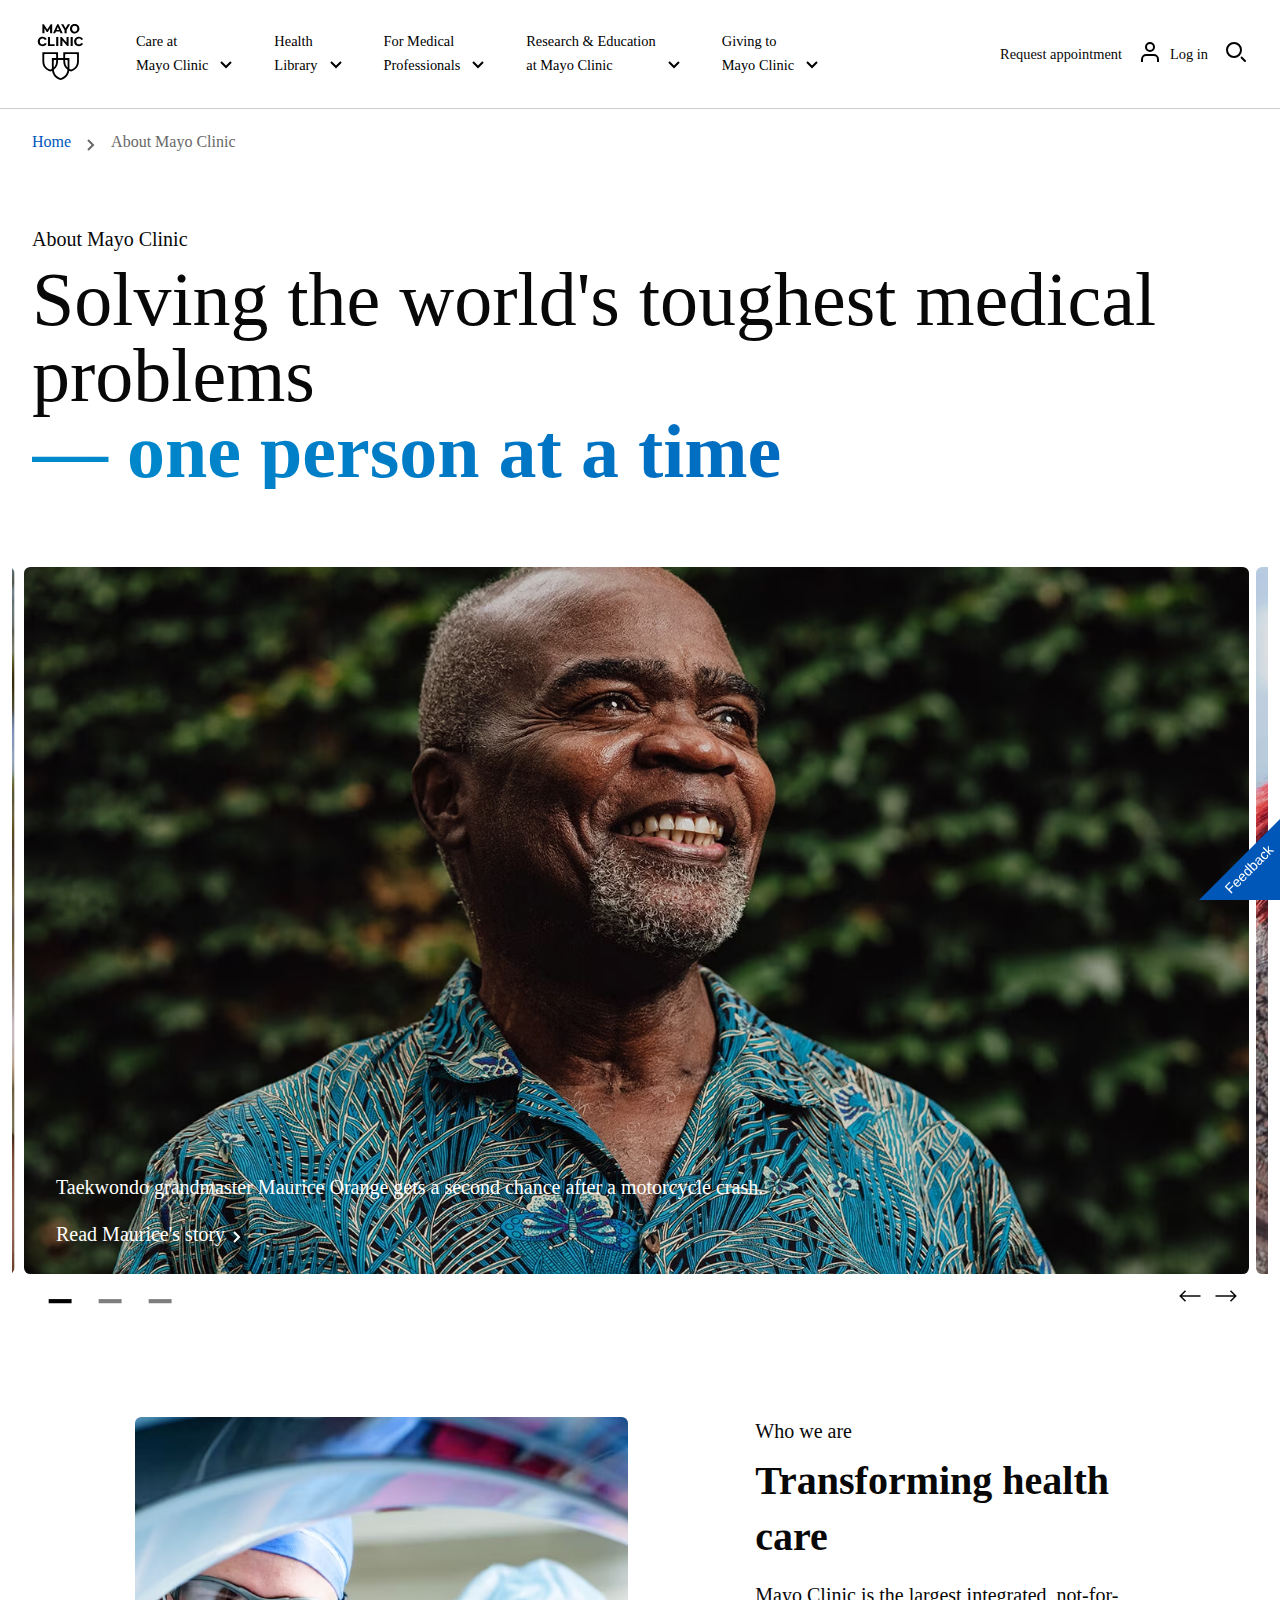
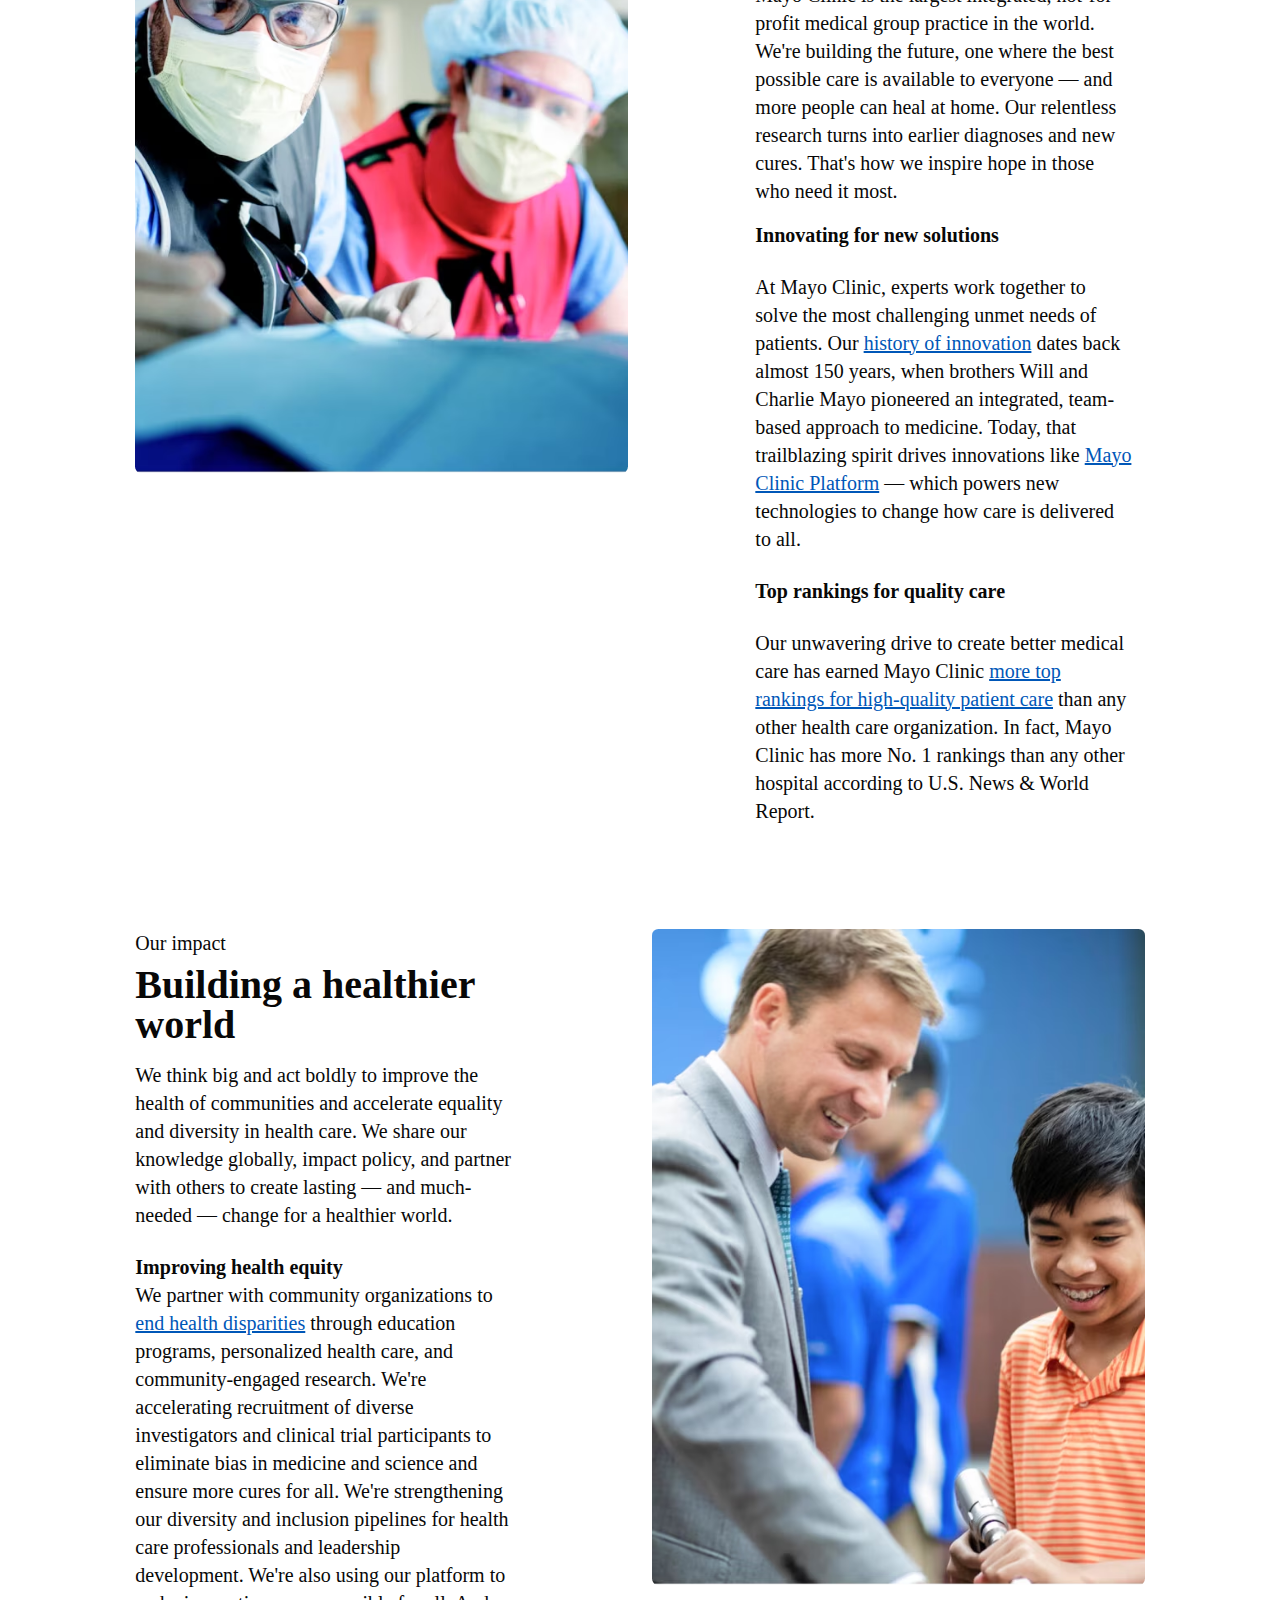
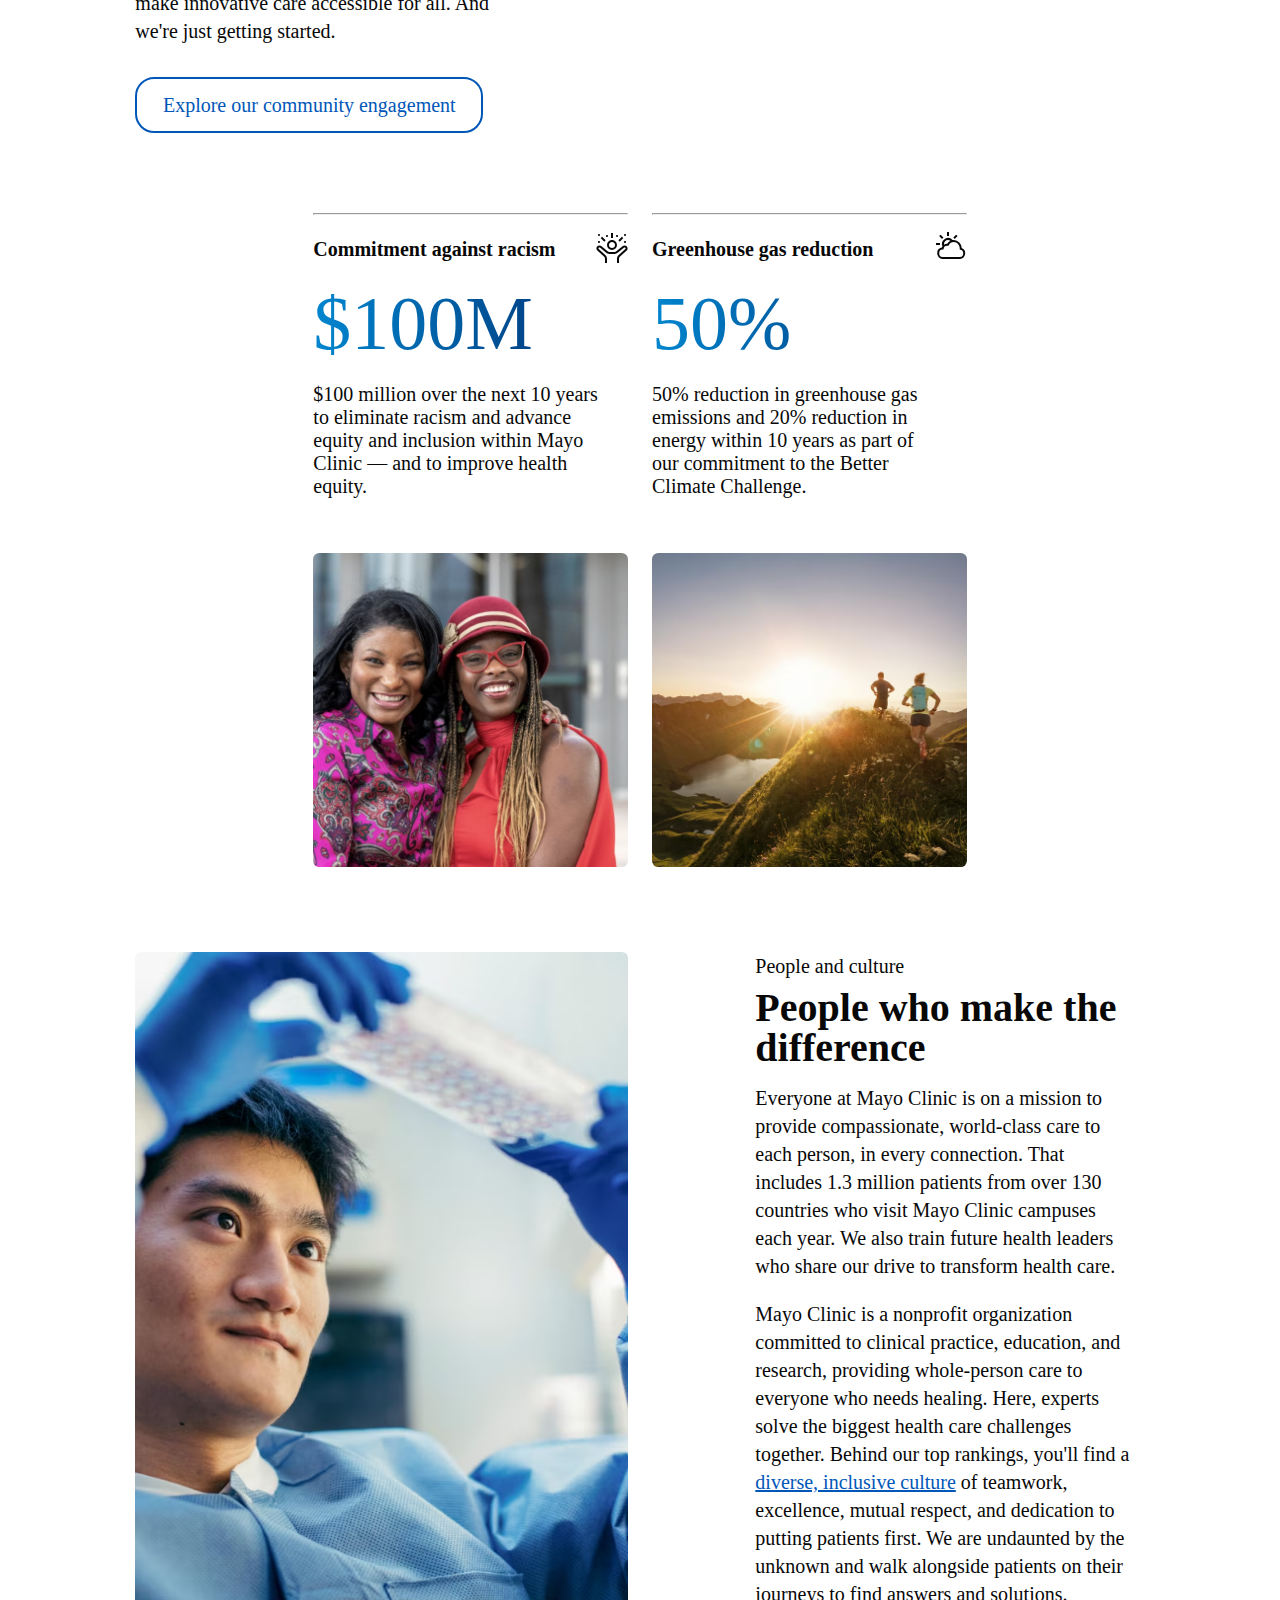
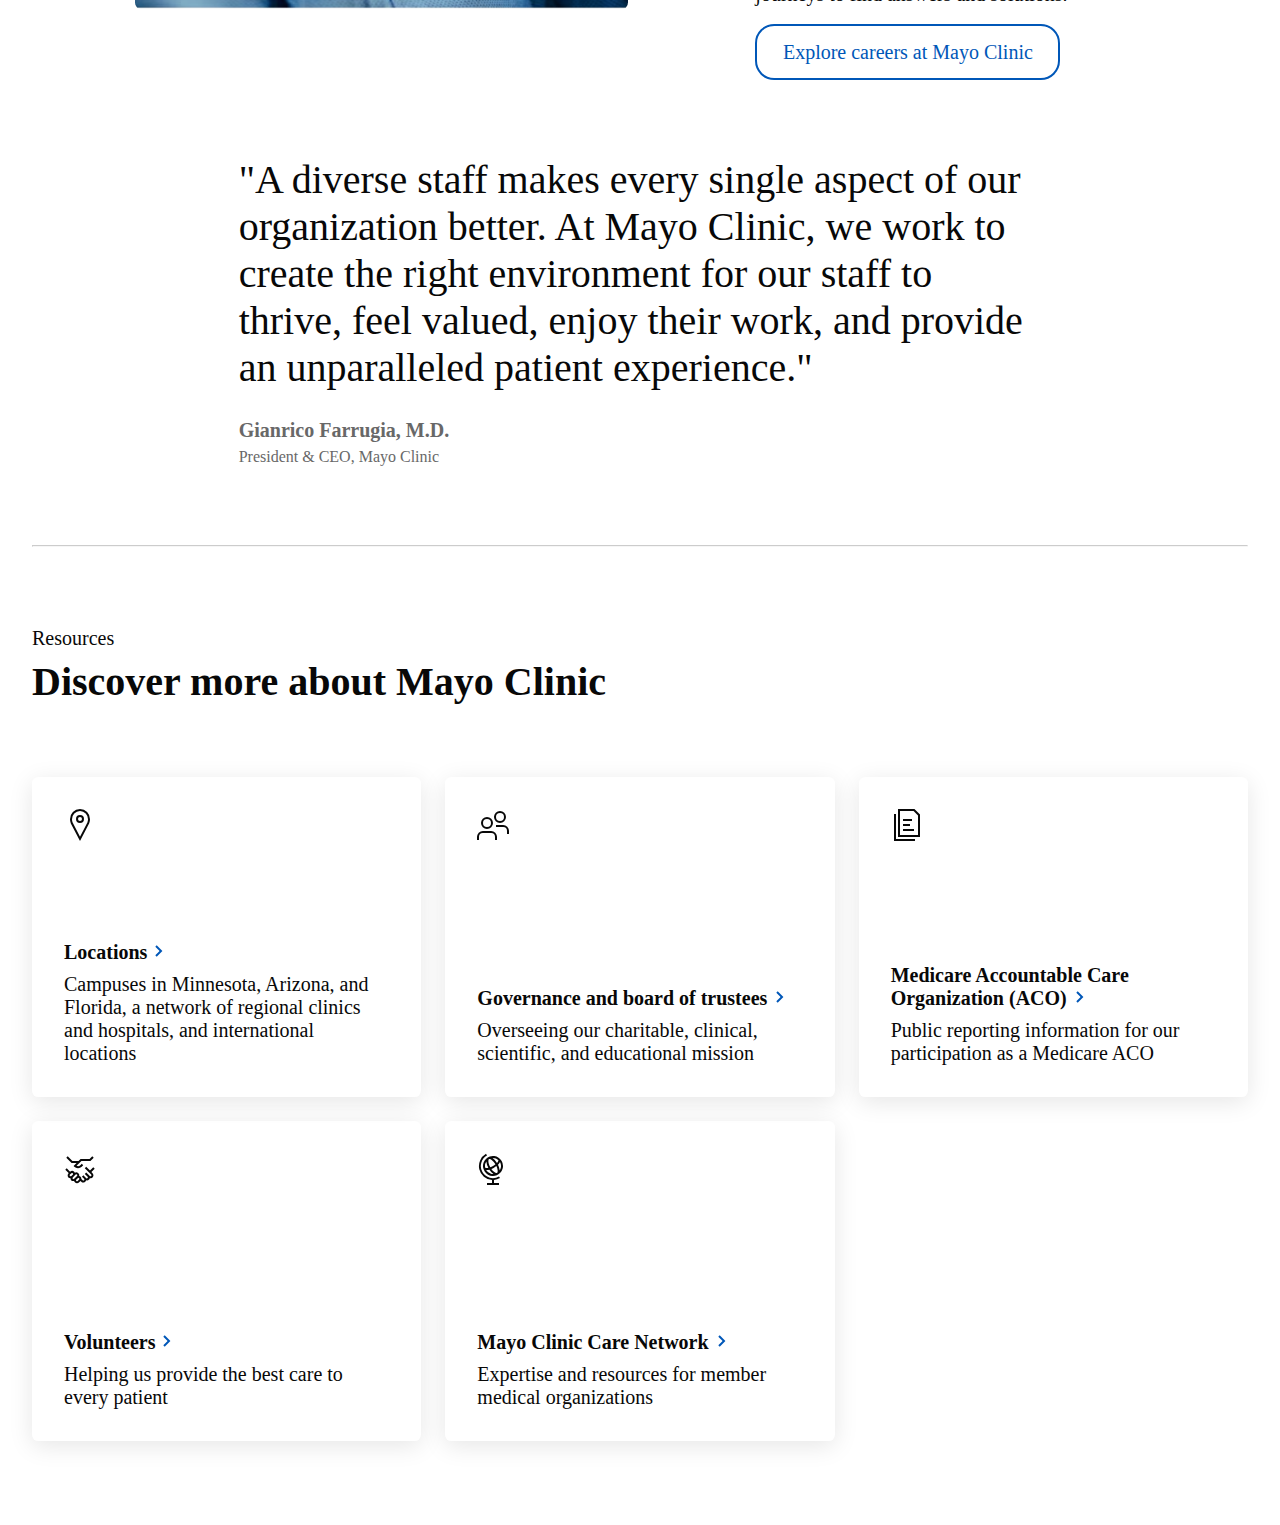
==== commit 82bc3963: "page2 links" ====
--- a/about-mayo-clinic.html
+++ b/about-mayo-clinic.html
@@ -72,7 +72,7 @@
                             <a href="#"> Patient-Centered Care</a>
                           </li>
                           <li>
-                            <a href="#"> About Mayo Clinic</a>
+                            <a href=""> About Mayo Clinic</a>
                           </li>
                           <li>
                             <a href="#"> Request Appointment</a>
@@ -247,7 +247,9 @@
                       <div class="ulcont">
                         <ul class="links">
                           <li>
-                            <a href="#"> Medical Professional Resources</a>
+                            <a href="medical-professionals.html">
+                              Medical Professional Resources</a
+                            >
                           </li>
                           <li>
                             <a href="#"> Refer a Patient</a>
@@ -897,7 +899,7 @@
                             <div class="ulcont">
                               <ul class="links">
                                 <li>
-                                  <a href="#">
+                                  <a href="medical-professionals.html">
                                     Medical Professional Resources</a
                                   >
                                 </li>
@@ -2018,5 +2020,9 @@
         </div>
       </section>
     </main>
+    <button id="feedback" alt="Feedback" class="feed-btn">
+      <div class="feed_triangle"></div>
+      <div class="feed_button-text feed_bottom">Feedback</div>
+    </button>
   </body>
 </html>
--- a/css/header.css
+++ b/css/header.css
@@ -44,7 +44,6 @@
 nav .nav {
   display: flex;
   list-style: none;
-  color: var(--main_color);
   margin-left: 0.5rem;
 }
 
@@ -77,7 +76,7 @@
 }
 
 nav .nav li span:first-child {
-  margin-right: 0.5rem;
+  margin-right: 0.625rem;
   line-height: 1.5rem;
 }
 
@@ -124,6 +123,10 @@
   color: var(--nav_color);
   fill: var(--nav_color);
   text-decoration: underline;
+}
+
+.nav2 .log:hover span a {
+  color: var(--nav_color);
 }
 
 .log {
@@ -139,7 +142,7 @@
 .mega-menu6 {
   position: absolute;
   left: 0;
-  top: 108px;
+  top: 85px;
   width: 100%;
   background-color: white;
   border-bottom: 3px solid var(--main-color);
@@ -167,10 +170,13 @@
 .pad2 {
   padding: 3.5rem 0rem;
   display: flex;
+  margin: 0 1.25rem;
 }
 
 .ulcont {
   width: calc(100% / 3);
+  position: relative;
+  height: fit-content;
 }
 
 .sty2 .ulcont a:hover {
@@ -261,20 +267,8 @@
 .pv {
   z-index: 2;
   position: absolute;
-  bottom: 94px;
+  bottom: 0px;
   padding: 1.5rem;
-}
-
-.pvs {
-  bottom: 111px;
-}
-
-.pvs2 {
-  bottom: 56px;
-}
-
-.pvs3 {
-  bottom: 331px;
 }
 
 .pv a {
@@ -314,25 +308,19 @@
   cursor: pointer;
 }
 
-.imgcont {
-  height: 275px;
-  width: 415px;
-}
-
-.contimg {
-  margin-top: 1.3rem;
-}
-
 .imgcont img {
   filter: brightness(0.9);
   border-radius: 0.75rem;
+  width: 100%;
+  height: auto;
 }
 
 .shadow {
   border-radius: 0.75rem;
-  position: relative;
-  bottom: 103px;
+  position: absolute;
+  bottom: 0;
   height: 100px;
+  width: 100%;
   background: linear-gradient(to top, rgba(0, 0, 0, 1), rgba(0, 0, 0, 0));
 }
 
@@ -395,30 +383,7 @@
 
 .mega-menu10 h2 {
   margin-left: 1.5rem;
-}
-
-.sty2 .imgcont,
-.sty2 .content-img,
-.sty2 img {
-  width: 324px;
-  height: 222px;
-  margin-right: 1rem;
-}
-
-.pvs4 {
-  bottom: 459px;
-}
-
-.pvs5 {
-  bottom: 315px;
-}
-
-.pvs6 {
-  bottom: 229px;
-}
-
-.pvs7 {
-  bottom: 385px;
+  margin-bottom: 1.5rem;
 }
 
 .pvs6 a span:nth-child(2) {
@@ -547,21 +512,63 @@
 .gi4 {
   border-bottom: none;
 }
+@media (max-width: 904px) {
+  .pad {
+    padding: 1rem 0rem;
+  }
+  .lf {
+    margin: 0rem 1rem;
+  }
+}
 
 @media (max-width: 599px) {
   .nav2 .request {
     display: none;
   }
-
   .ulcont2 .pad2 {
     display: block;
   }
-
   .mega {
     display: block;
   }
-
   .pad {
     padding: 0.75rem 0rem;
   }
-}
+  .mega-menu10 h2 {
+    margin-bottom: 1.5rem;
+    margin-left: 0.5rem;
+  }
+  .pad2 {
+    margin: 0rem 1rem;
+  }
+  .sty2 .links li {
+    padding: 0rem 0rem 1.5rem 0.5rem;
+  }
+}
+
+/* feedback button fixed */
+
+#feedback {
+  padding: 0;
+  border: none;
+  right: 0px;
+  bottom: 0px;
+  background-color: transparent;
+  font-family: "Open Sans", sans-serif;
+  cursor: pointer;
+  position: fixed;
+}
+#feedback .feed_triangle {
+  border-left: 81px solid transparent;
+  border-bottom: 81px solid #0057b8;
+  position: absolute;
+}
+#feedback .feed_button-text {
+  transform: rotate(-45deg);
+  line-height: 108px;
+  height: 81px;
+  width: 81px;
+  color: #ffffff;
+  font-size: 14px;
+  font-weight: normal;
+}
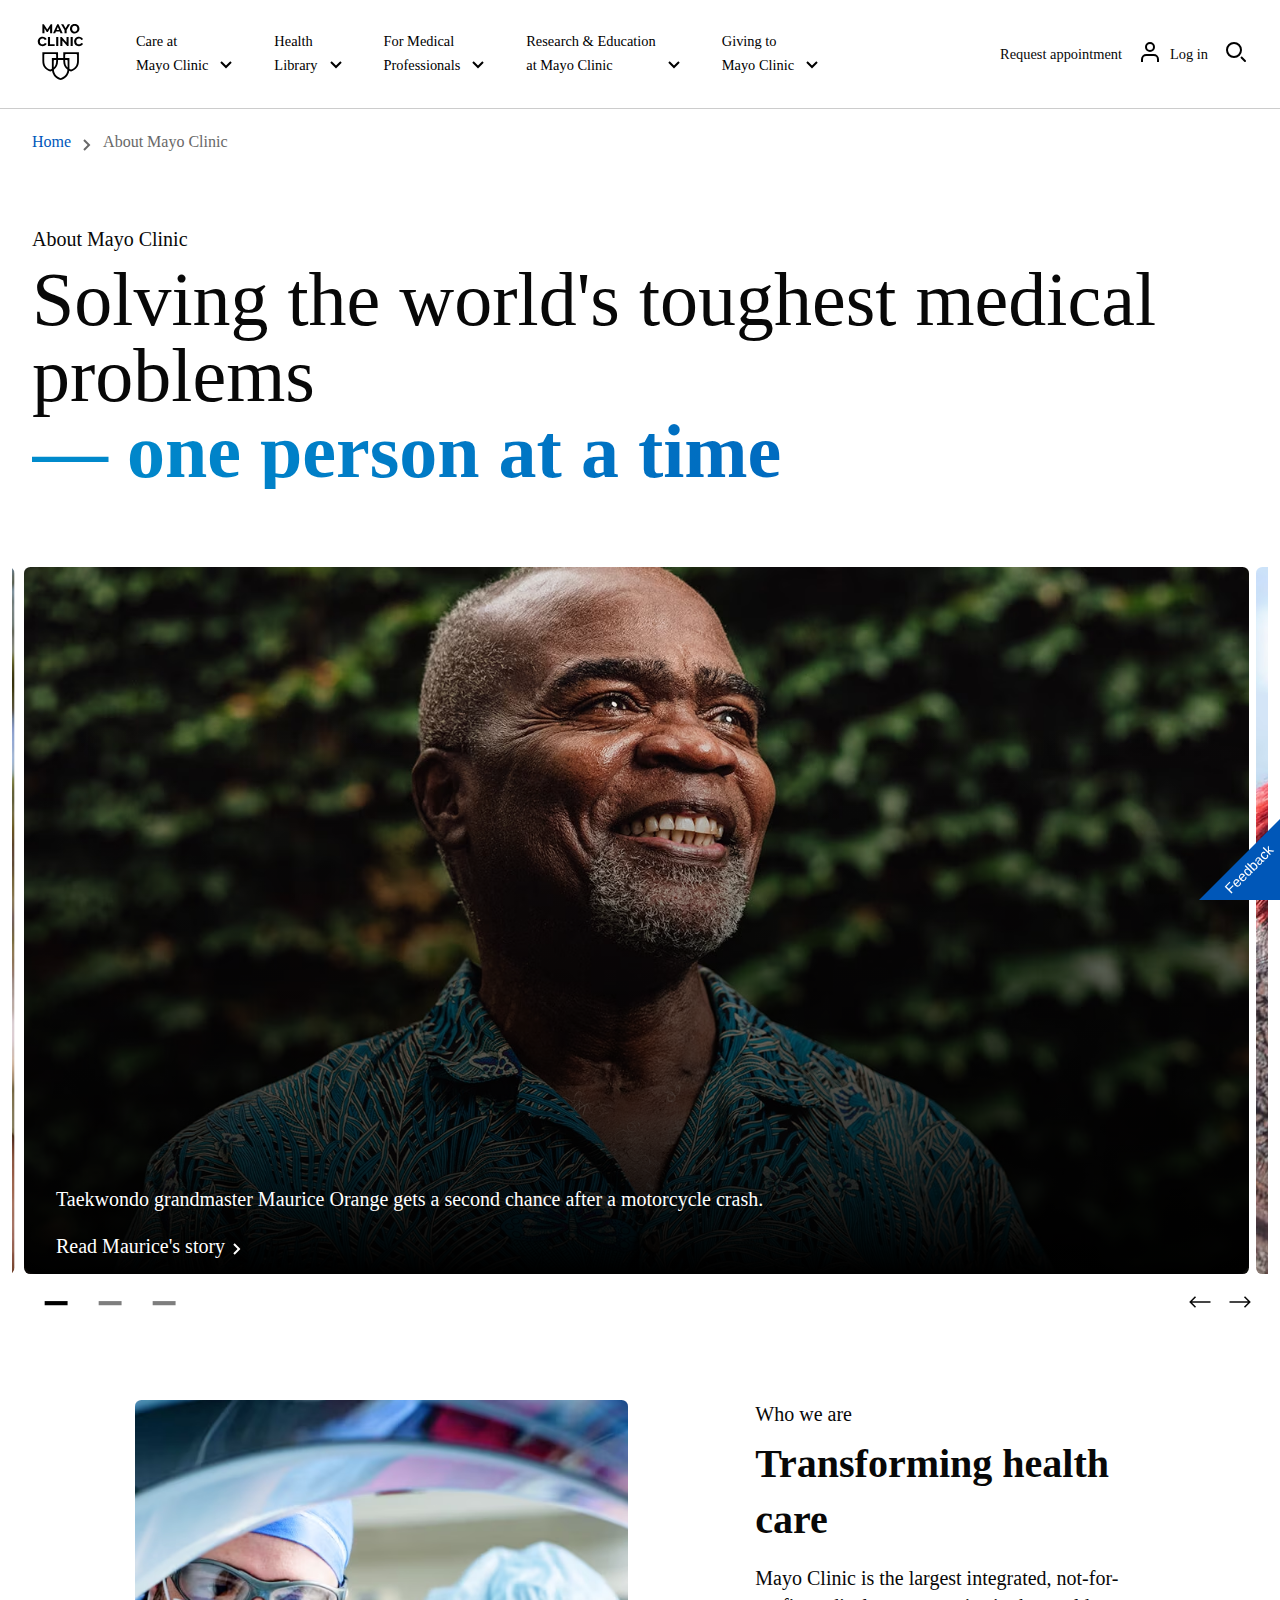
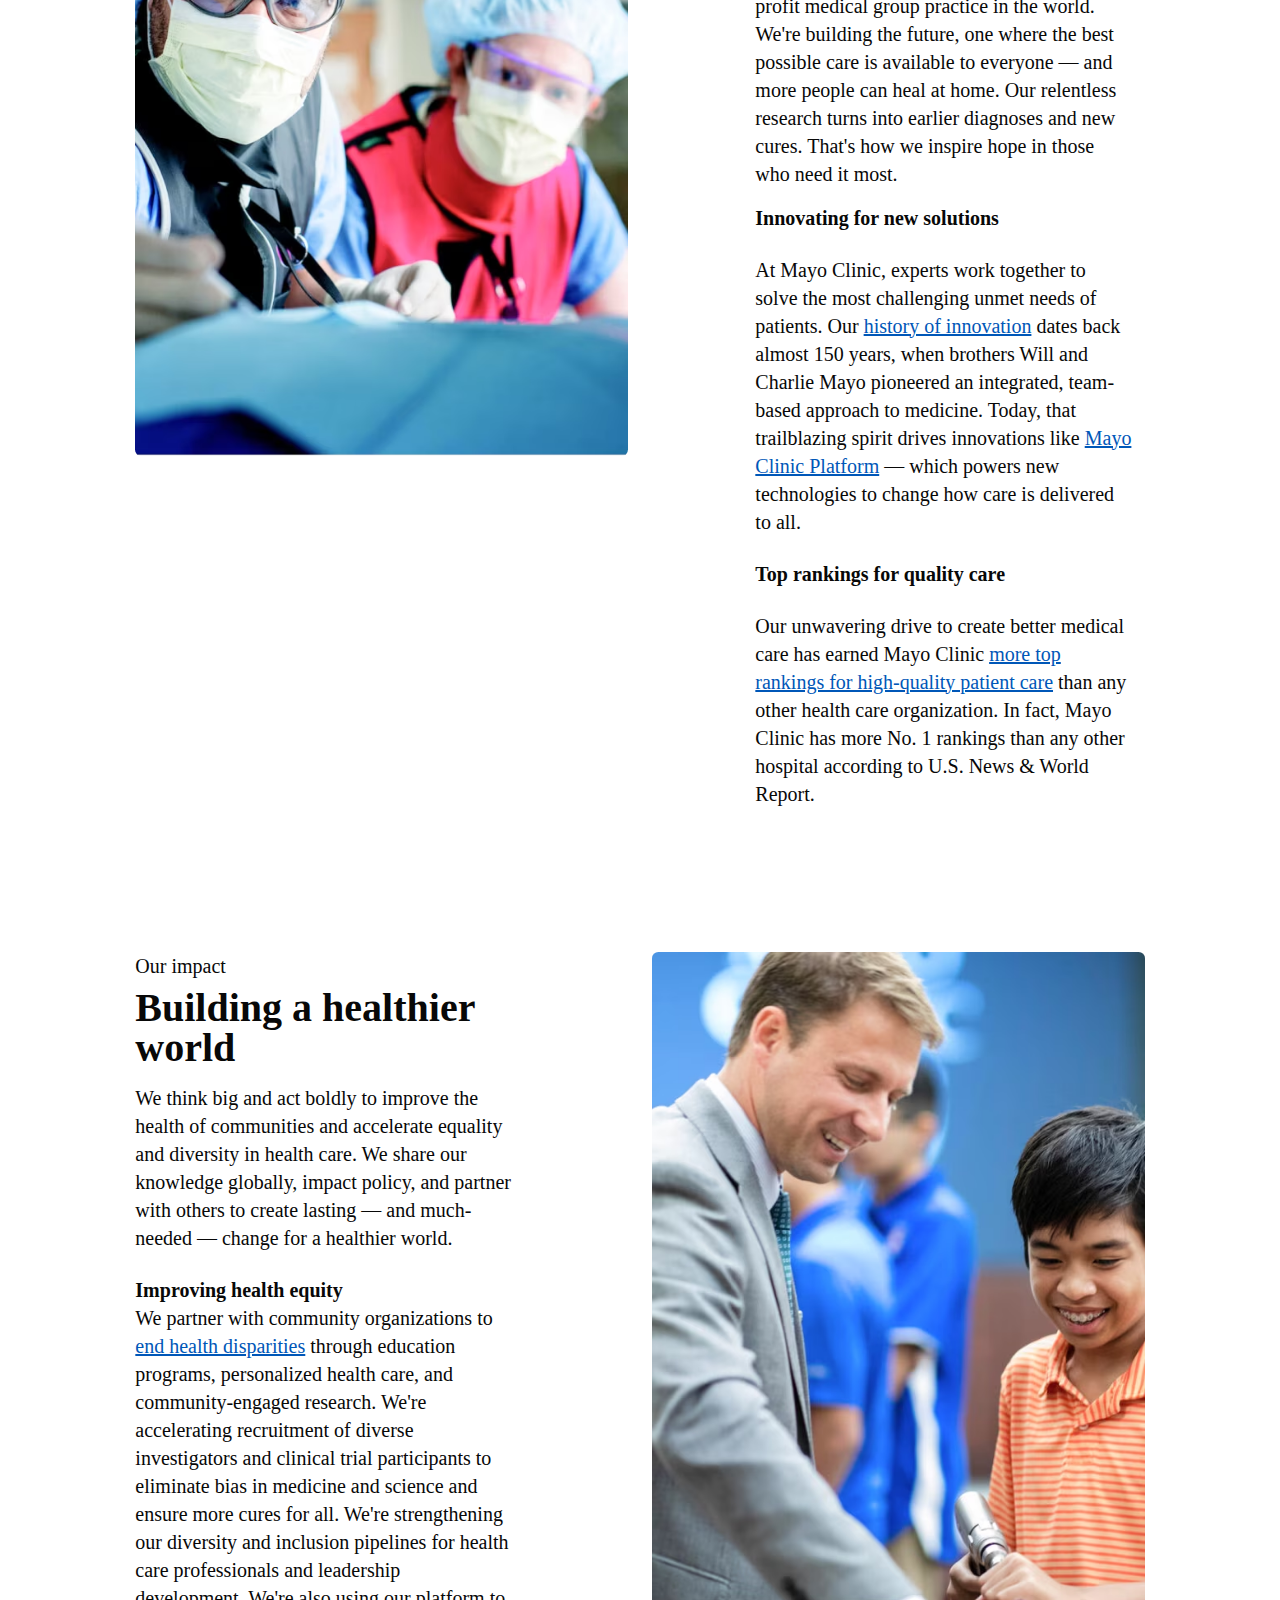
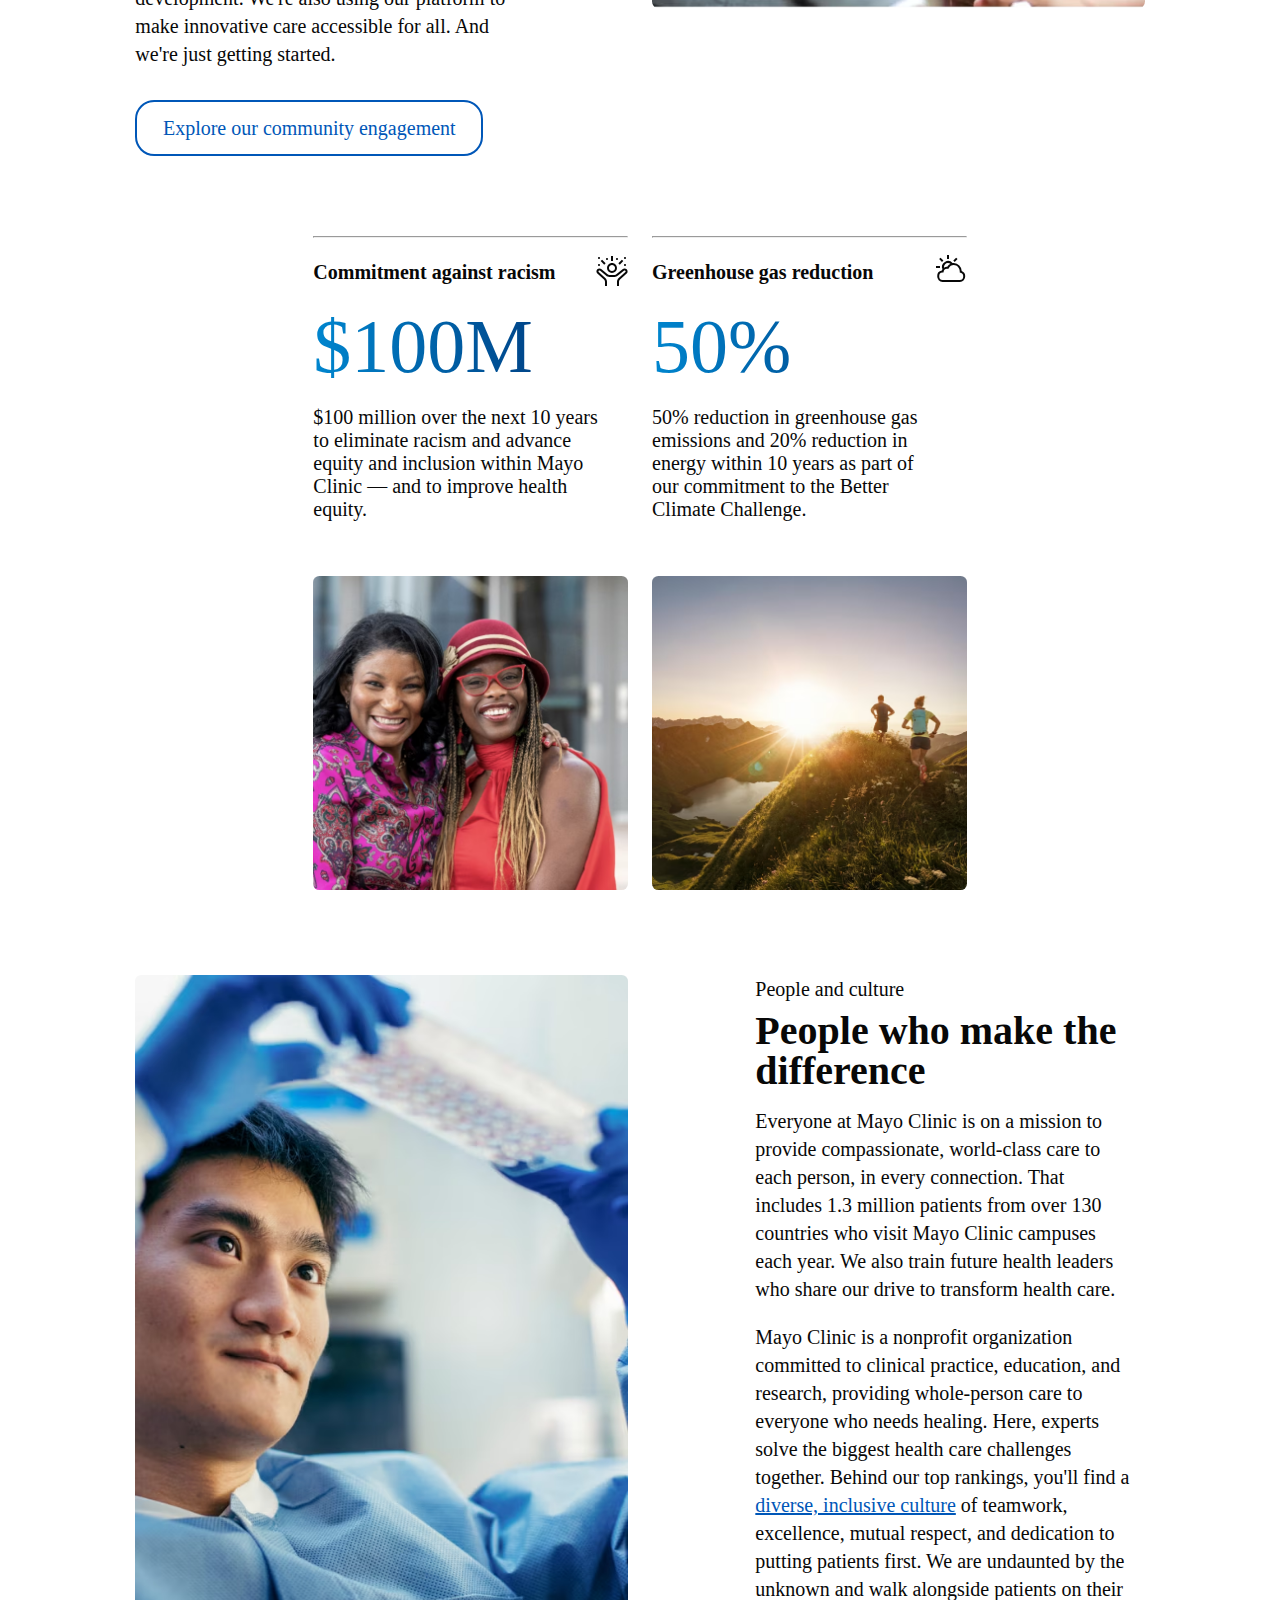
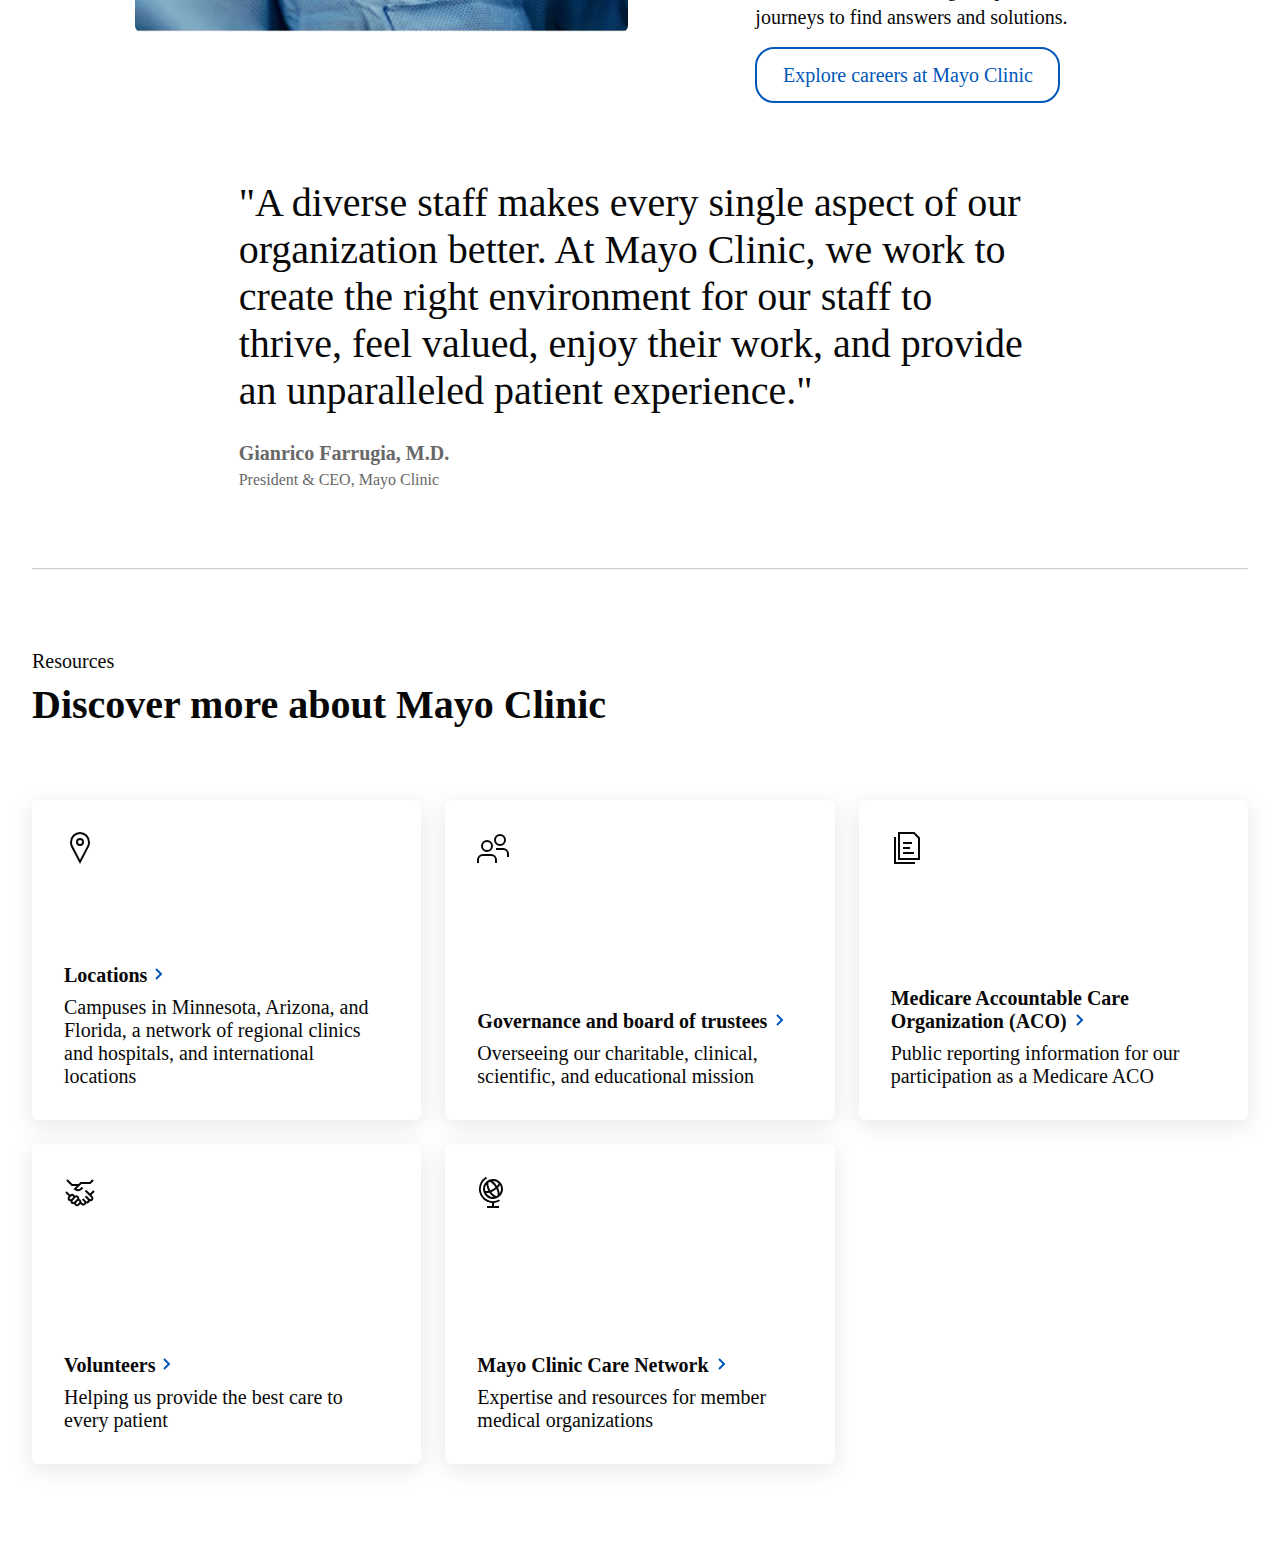
==== commit fcf7dcaf: "Edit in header and the reset" ====
--- a/about-mayo-clinic.html
+++ b/about-mayo-clinic.html
@@ -1228,6 +1228,7 @@
               src="image/about-mc-maurice-2100x900.avif"
               alt="image/about-mc-maurice"
             />
+            <div class="shadow shadow2"></div>
             <div class="line-img">
               <a href="">
                 <div class="cont-img">
--- a/css/about-mayo-clinic.css
+++ b/css/about-mayo-clinic.css
@@ -21,6 +21,7 @@
 
 .page-links .pglink div {
   display: flex;
+  gap: 0.5rem;
 }
 
 .page-links .pglink div span:nth-child(1) {
@@ -42,7 +43,6 @@
 
 .page-links .pglink div span:nth-child(3) {
   margin-top: 4px;
-  padding: 0rem 0.75rem;
   fill: var(--page-link-color);
 }
 
@@ -127,19 +127,13 @@
   object-fit: cover;
   width: 100%;
   border-radius: 0.4rem;
-  filter: brightness(0.9);
 }
 
 .line-img {
   position: absolute;
   bottom: 1rem;
-  height: 82px !important;
   z-index: 2;
   margin: 0rem 1.25rem;
-}
-
-.line-img div {
-  height: 82px !important;
 }
 
 .line-img div p:first-child {
@@ -178,12 +172,7 @@
 }
 
 .slides {
-  display: flex;
-  font-size: 6rem;
-  font-weight: 100;
-  position: relative;
-  top: -40px;
-  left: 20px;
+  margin-left: 1rem;
 }
 
 .slides span {
@@ -202,10 +191,8 @@
 }
 
 .arrows {
-  display: flex;
-  position: relative;
-  top: 10px;
-  right: 30px;
+  margin-top: 1rem;
+  margin-right: 1rem;
 }
 
 .arrows span {
@@ -230,7 +217,7 @@
 }
 
 .who {
-  padding: 2rem 0.75rem 3.5rem;
+  padding: 4.5rem 0.75rem 3.5rem;
   margin: 0rem 1.25rem;
 }
 
@@ -292,6 +279,10 @@
 
 .info .second {
   padding-bottom: 1rem;
+}
+
+.shadow2 {
+  height: 80% !important;
 }
 
 .info .third {
@@ -786,11 +777,23 @@
     min-height: 245px;
     padding: 1.5rem;
   }
+  .sty2 .ulcont {
+    width: 100%;
+  }
 }
 
 @media (max-width: 425px) {
   .img3 {
     transform: translate3d(-307%, 0px, 0px);
+  }
+  .img2 {
+    transform: translate3d(-16px, 0px, 0px);
+  }
+}
+
+@media (max-width: 375px) {
+  .img3 {
+    transform: translate3d(-308%, 0px, 0px);
   }
   .img2 {
     transform: translate3d(-16px, 0px, 0px);
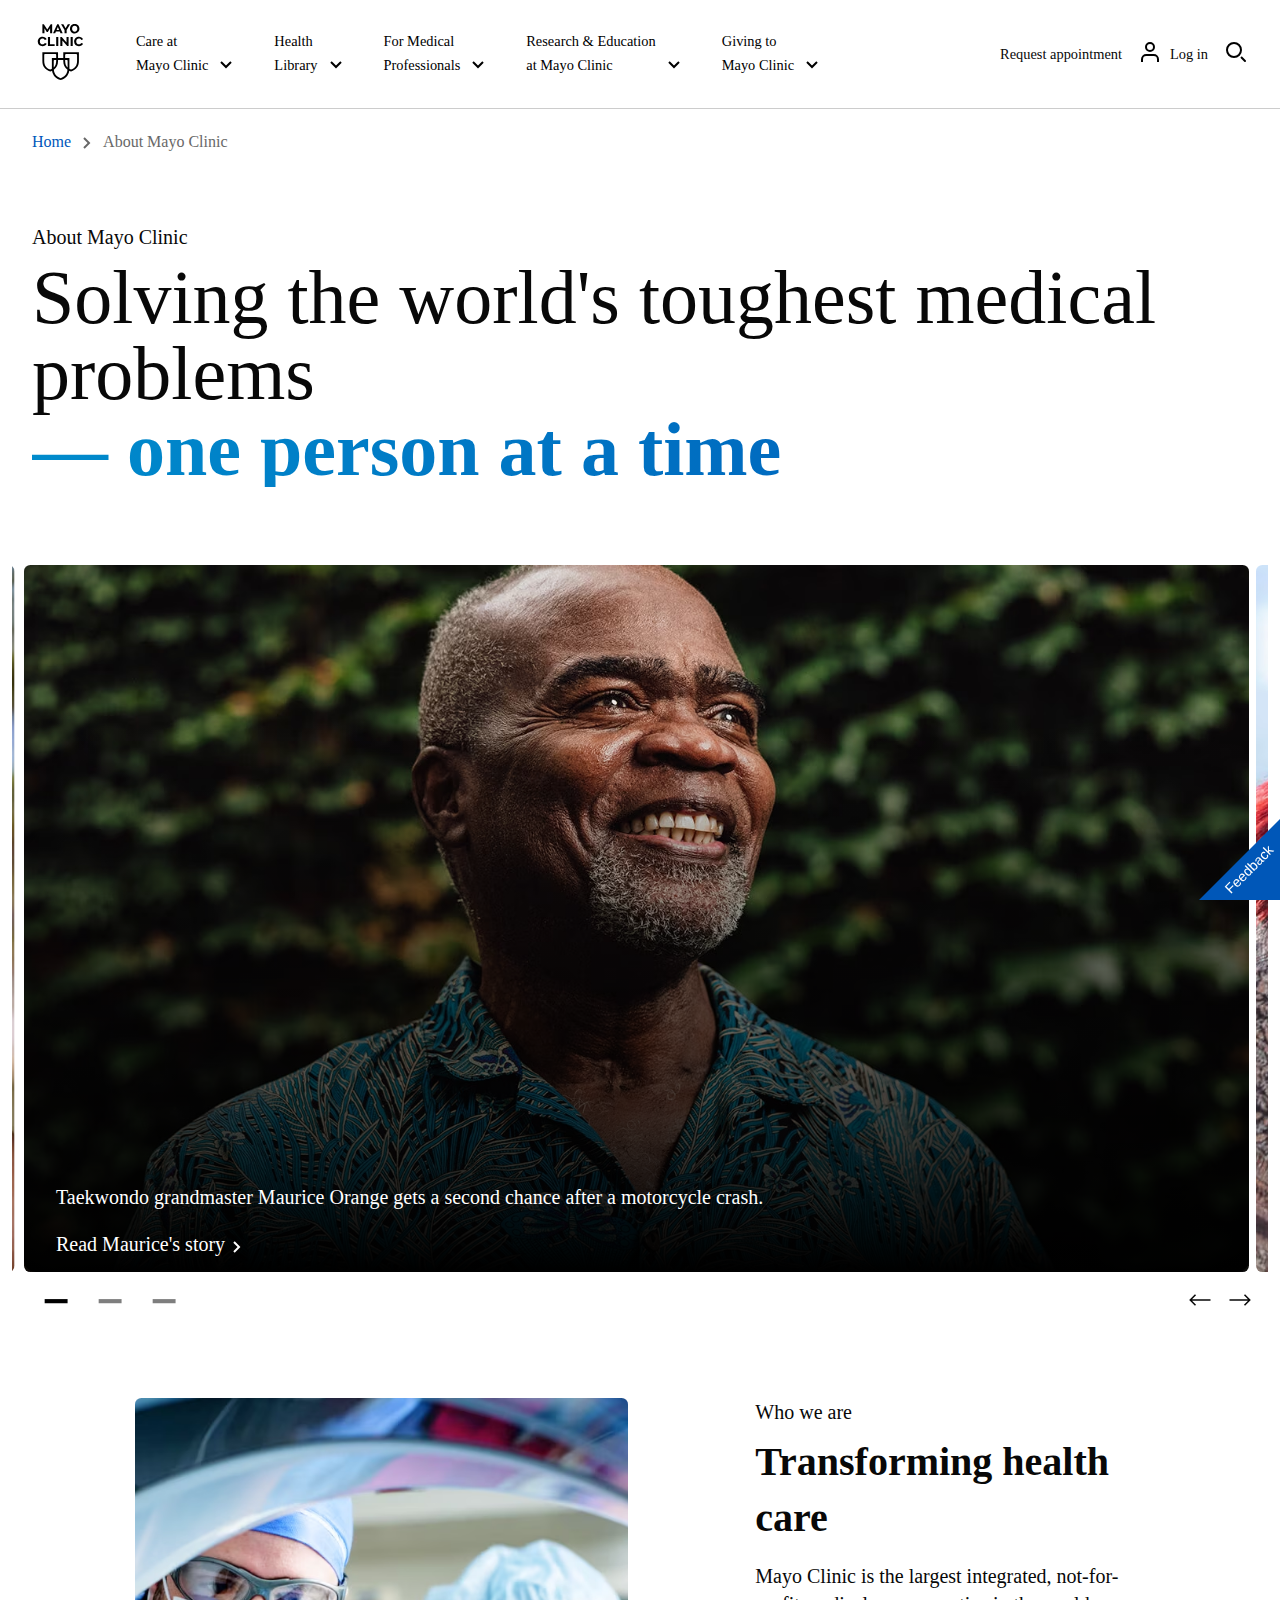
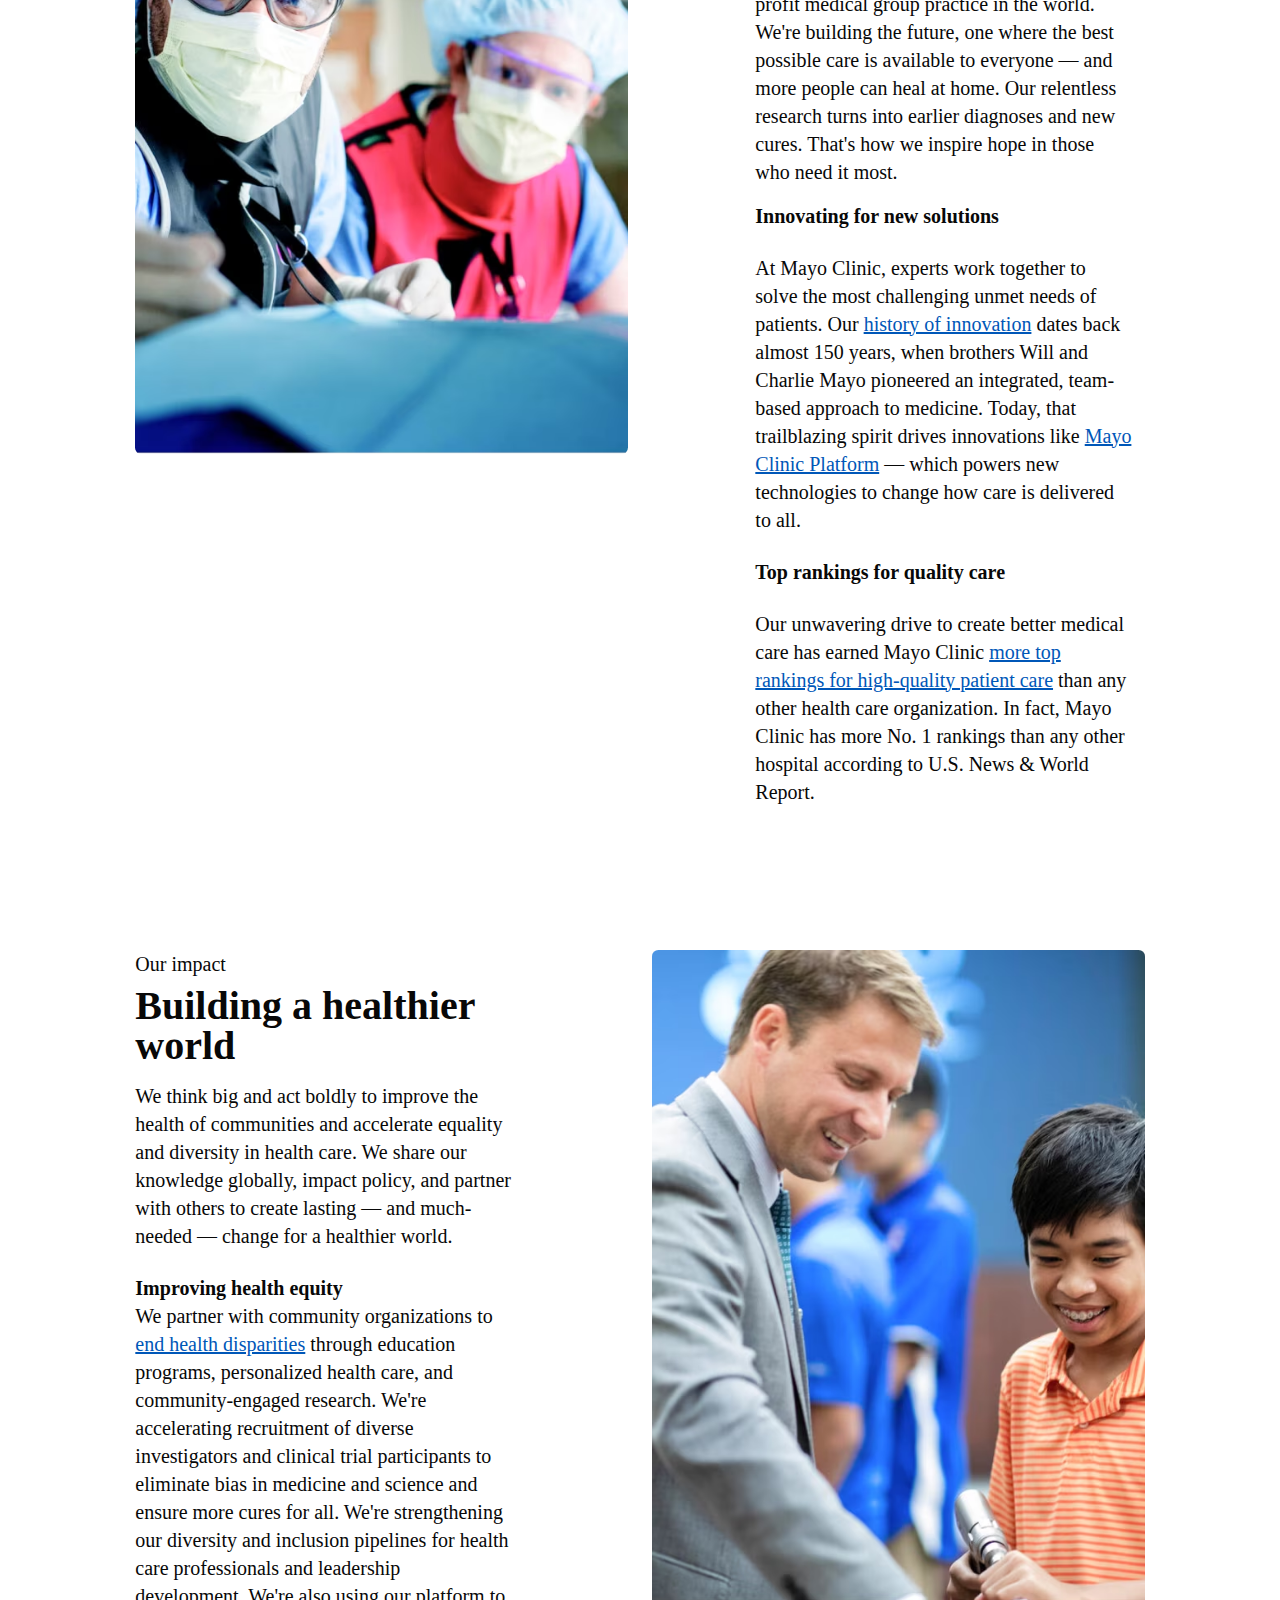
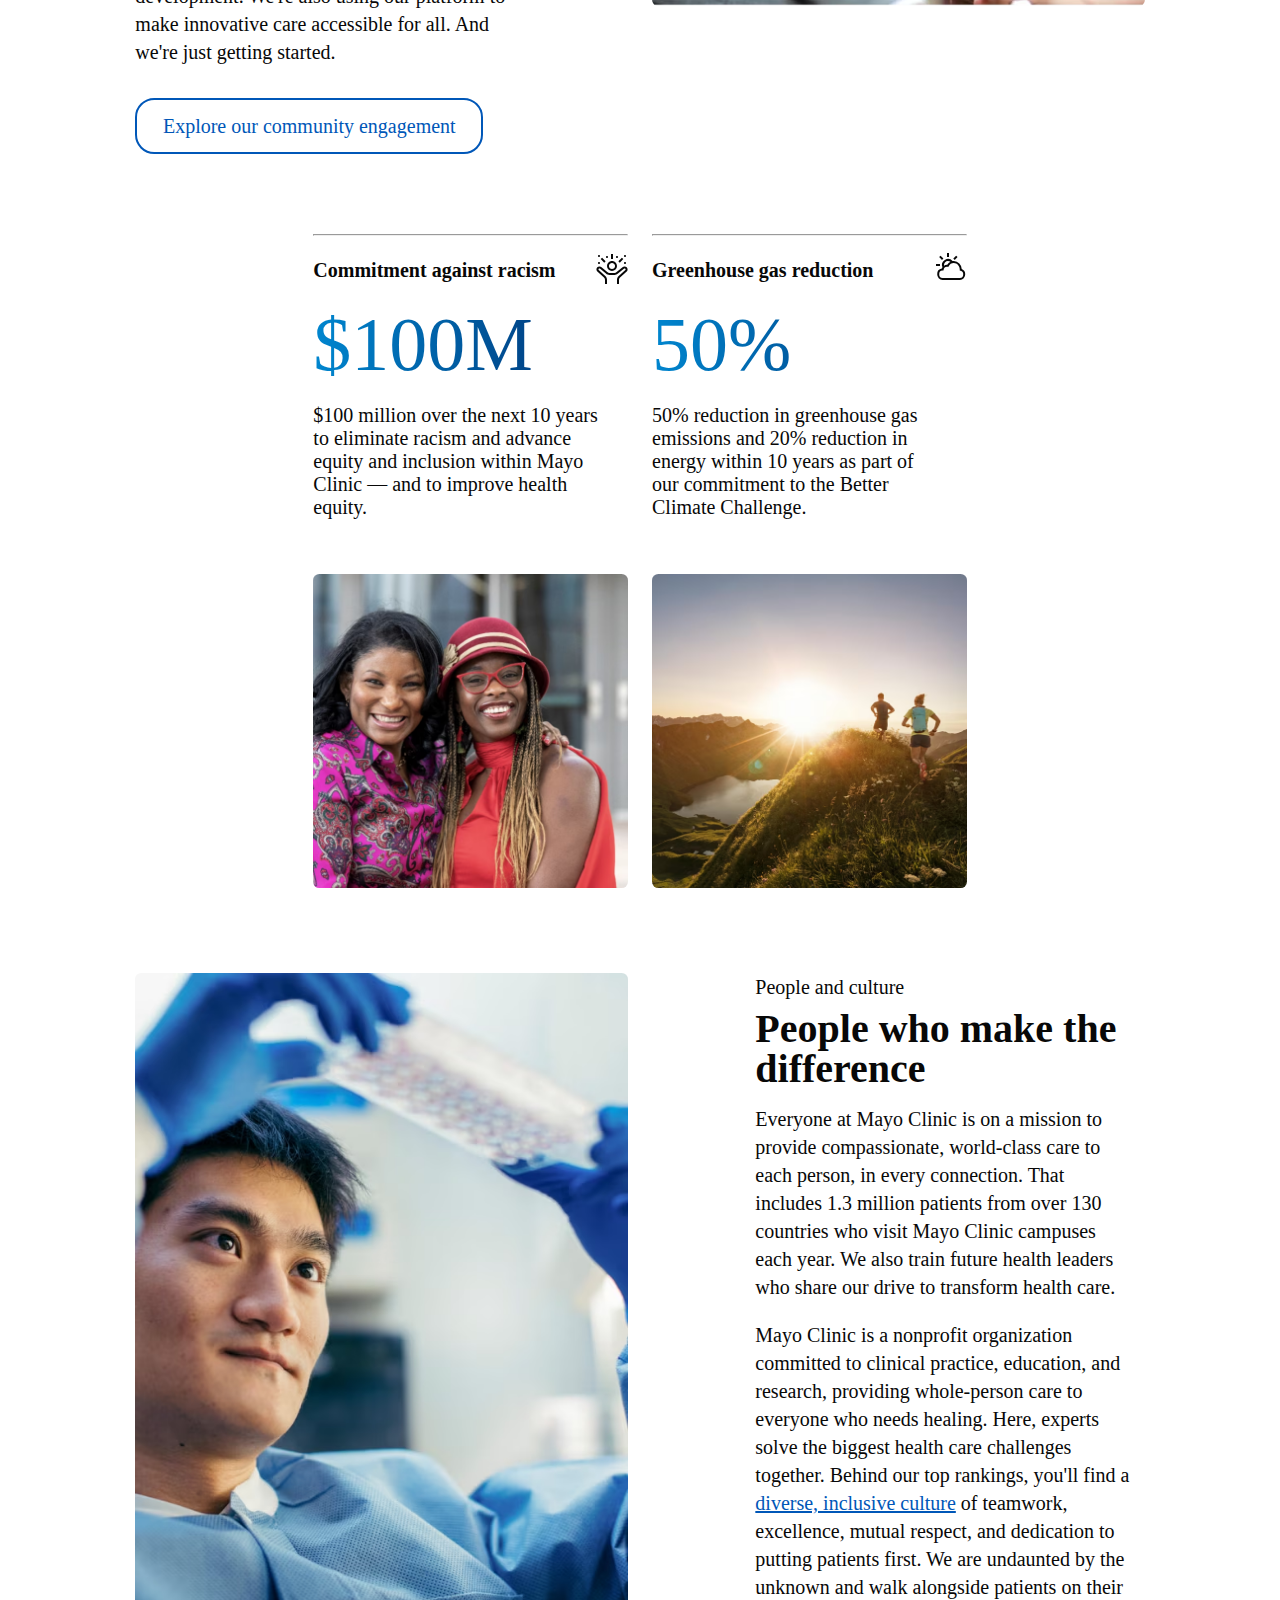
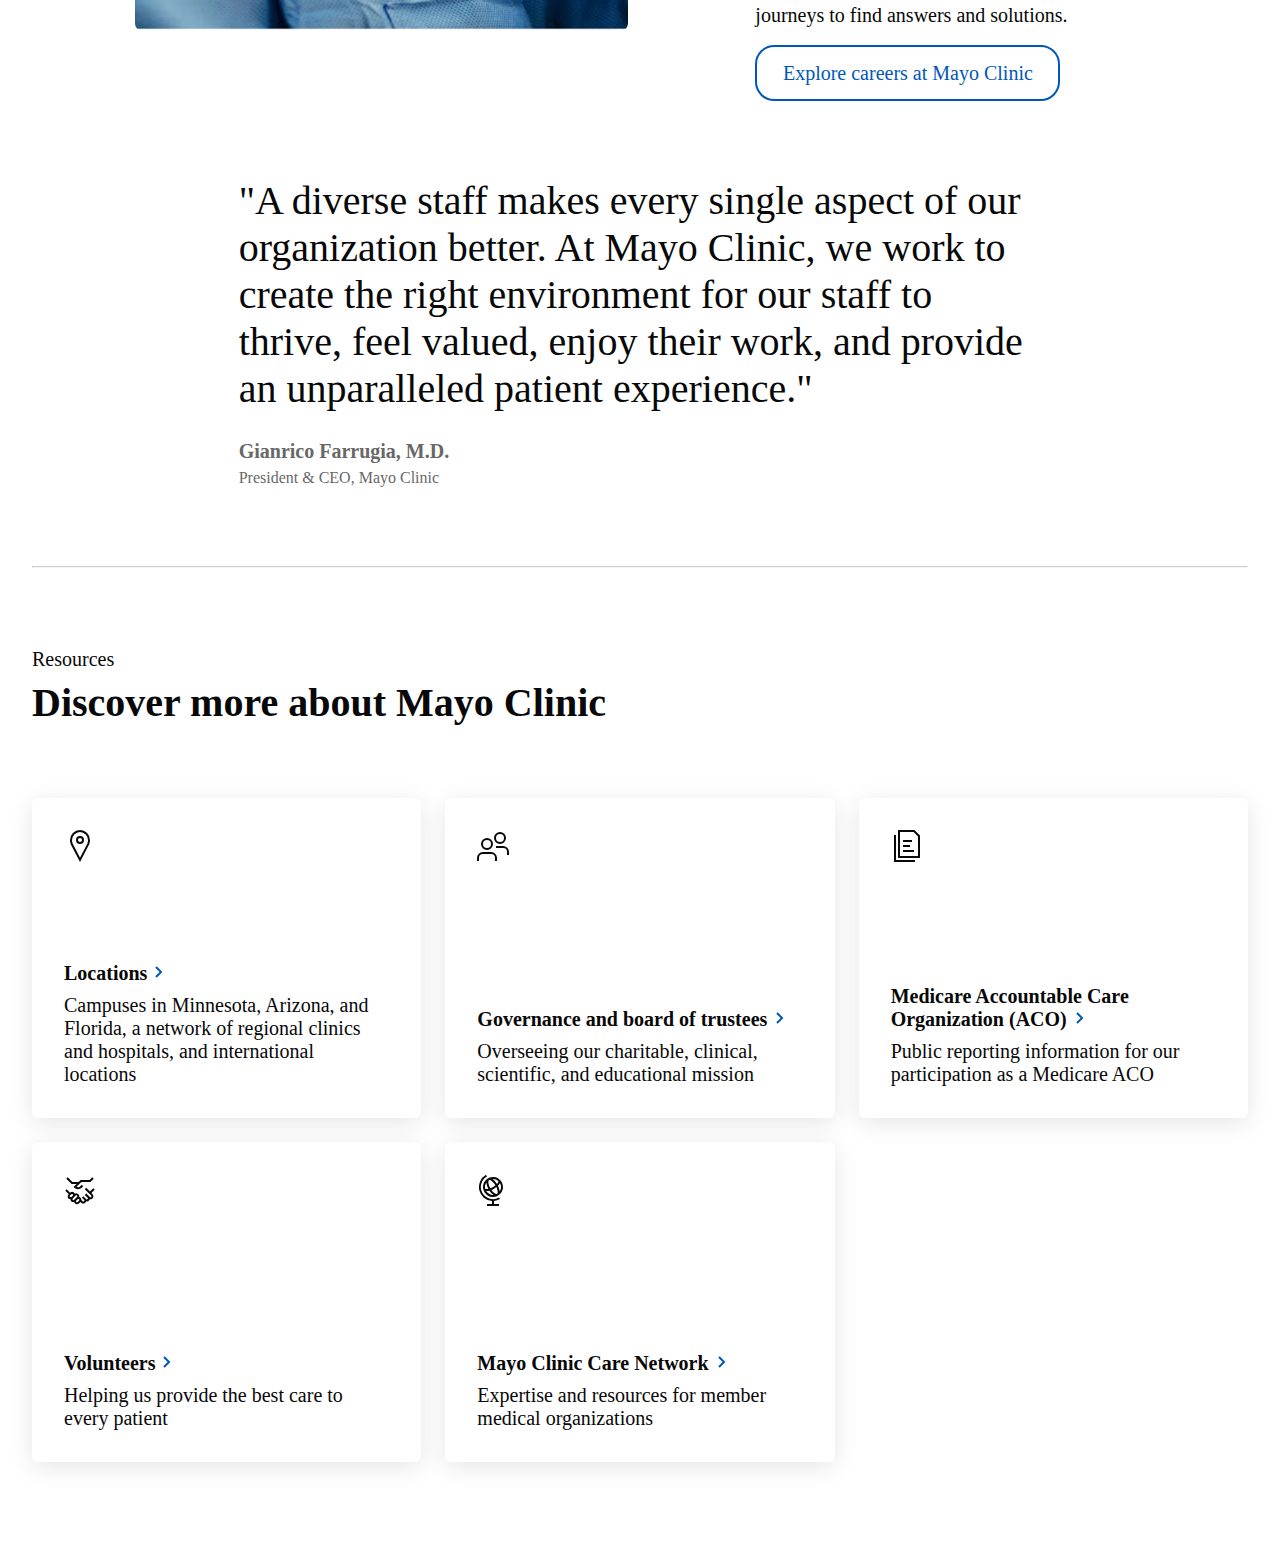
==== commit f85cb2fa: "page4" ====
--- a/about-mayo-clinic.html
+++ b/about-mayo-clinic.html
@@ -167,7 +167,7 @@
                       <div class="ulcont">
                         <ul class="links">
                           <li>
-                            <a href="#"> Diseases & Conditions</a>
+                            <a href="diseases-conditions.html"> Diseases & Conditions</a>
                           </li>
                           <li>
                             <a href="#"> Symptoms</a>
@@ -192,7 +192,7 @@
                       </div>
                       <div class="content-img ulcont">
                         <div class="pv pvs2">
-                          <a href="#">
+                          <a href="diseases-conditions.html">
                             <span>Diseases & Conditions</span>
                             <span
                               ><svg
@@ -470,10 +470,10 @@
                       <div class="ulcont">
                         <ul class="links">
                           <li>
-                            <a href="#"> Frequently Asked Questions</a>
-                          </li>
-                          <li>
-                            <a href="#"> Contact Us to Give</a>
+                            <a href="frequently-asked-questions.html"> Frequently Asked Questions</a>
+                          </li>
+                          <li>
+                            <a href="contact-us.html"> Contact Us to Give</a>
                           </li>
                         </ul>
                       </div>
@@ -824,7 +824,7 @@
                             <div class="ulcont">
                               <ul class="links">
                                 <li>
-                                  <a href="#"> Diseases & Conditions</a>
+                                  <a href="diseases-conditions.html"> Diseases & Conditions</a>
                                 </li>
                                 <li>
                                   <a href="#"> Symptoms</a>
@@ -849,7 +849,7 @@
                             </div>
                             <div class="content-img ulcont">
                               <div class="pv pvs5 pp">
-                                <a href="#">
+                                <a href="diseases-conditions.html">
                                   <span>Diseases & Conditions</span>
                                   <span
                                     ><svg
@@ -1118,10 +1118,10 @@
                             <div class="ulcont">
                               <ul class="links">
                                 <li>
-                                  <a href="#"> Frequently Asked Questions</a>
-                                </li>
-                                <li>
-                                  <a href="#"> Contact Us to Give</a>
+                                  <a href="frequently-asked-questions.html"> Frequently Asked Questions</a>
+                                </li>
+                                <li>
+                                  <a href="contact-us.html"> Contact Us to Give</a>
                                 </li>
                               </ul>
                             </div>
--- a/css/header.css
+++ b/css/header.css
@@ -142,7 +142,7 @@
 .mega-menu6 {
   position: absolute;
   left: 0;
-  top: 85px;
+  top: 109px;
   width: 100%;
   background-color: white;
   border-bottom: 3px solid var(--main-color);
@@ -522,6 +522,10 @@
 }
 
 @media (max-width: 599px) {
+  header .logo a svg {
+    width: 48px;
+    height: 48px;
+  }
   .nav2 .request {
     display: none;
   }
@@ -543,6 +547,12 @@
   }
   .sty2 .links li {
     padding: 0rem 0rem 1.5rem 0.5rem;
+  }
+  .sty2 .ulcont {
+    width: 100%;
+  }
+  .mega-menu6 {
+    top: 76px;
   }
 }
 
@@ -557,6 +567,7 @@
   font-family: "Open Sans", sans-serif;
   cursor: pointer;
   position: fixed;
+  z-index: 10;
 }
 #feedback .feed_triangle {
   border-left: 81px solid transparent;
--- a/css/about-mayo-clinic.css
+++ b/css/about-mayo-clinic.css
@@ -25,7 +25,7 @@
 }
 
 .page-links .pglink div span:nth-child(1) {
-  margin-top: 4px;
+  margin-top: 2px;
   display: none;
   transform: scaleX(-1);
   padding: 0rem 0.75rem;
@@ -42,7 +42,7 @@
 }
 
 .page-links .pglink div span:nth-child(3) {
-  margin-top: 4px;
+  margin-top: 2px;
   fill: var(--page-link-color);
 }
 
@@ -659,6 +659,12 @@
 }
 
 @media (max-width: 599px) {
+  .mayo-main {
+    padding-top: 0.5rem;
+  }
+  .page-links .pglink div {
+    gap: 0;
+  }
   .page-links .pglink div span:nth-child(3),
   .page-links .pglink div span:nth-child(4) {
     display: none;
@@ -674,7 +680,7 @@
     font-size: 3rem;
   }
   .section-img {
-    aspect-ratio: 9 / 16;
+    aspect-ratio: 10 / 16;
   }
   .img3 {
     transform: translate3d(-306%, 0px, 0px);
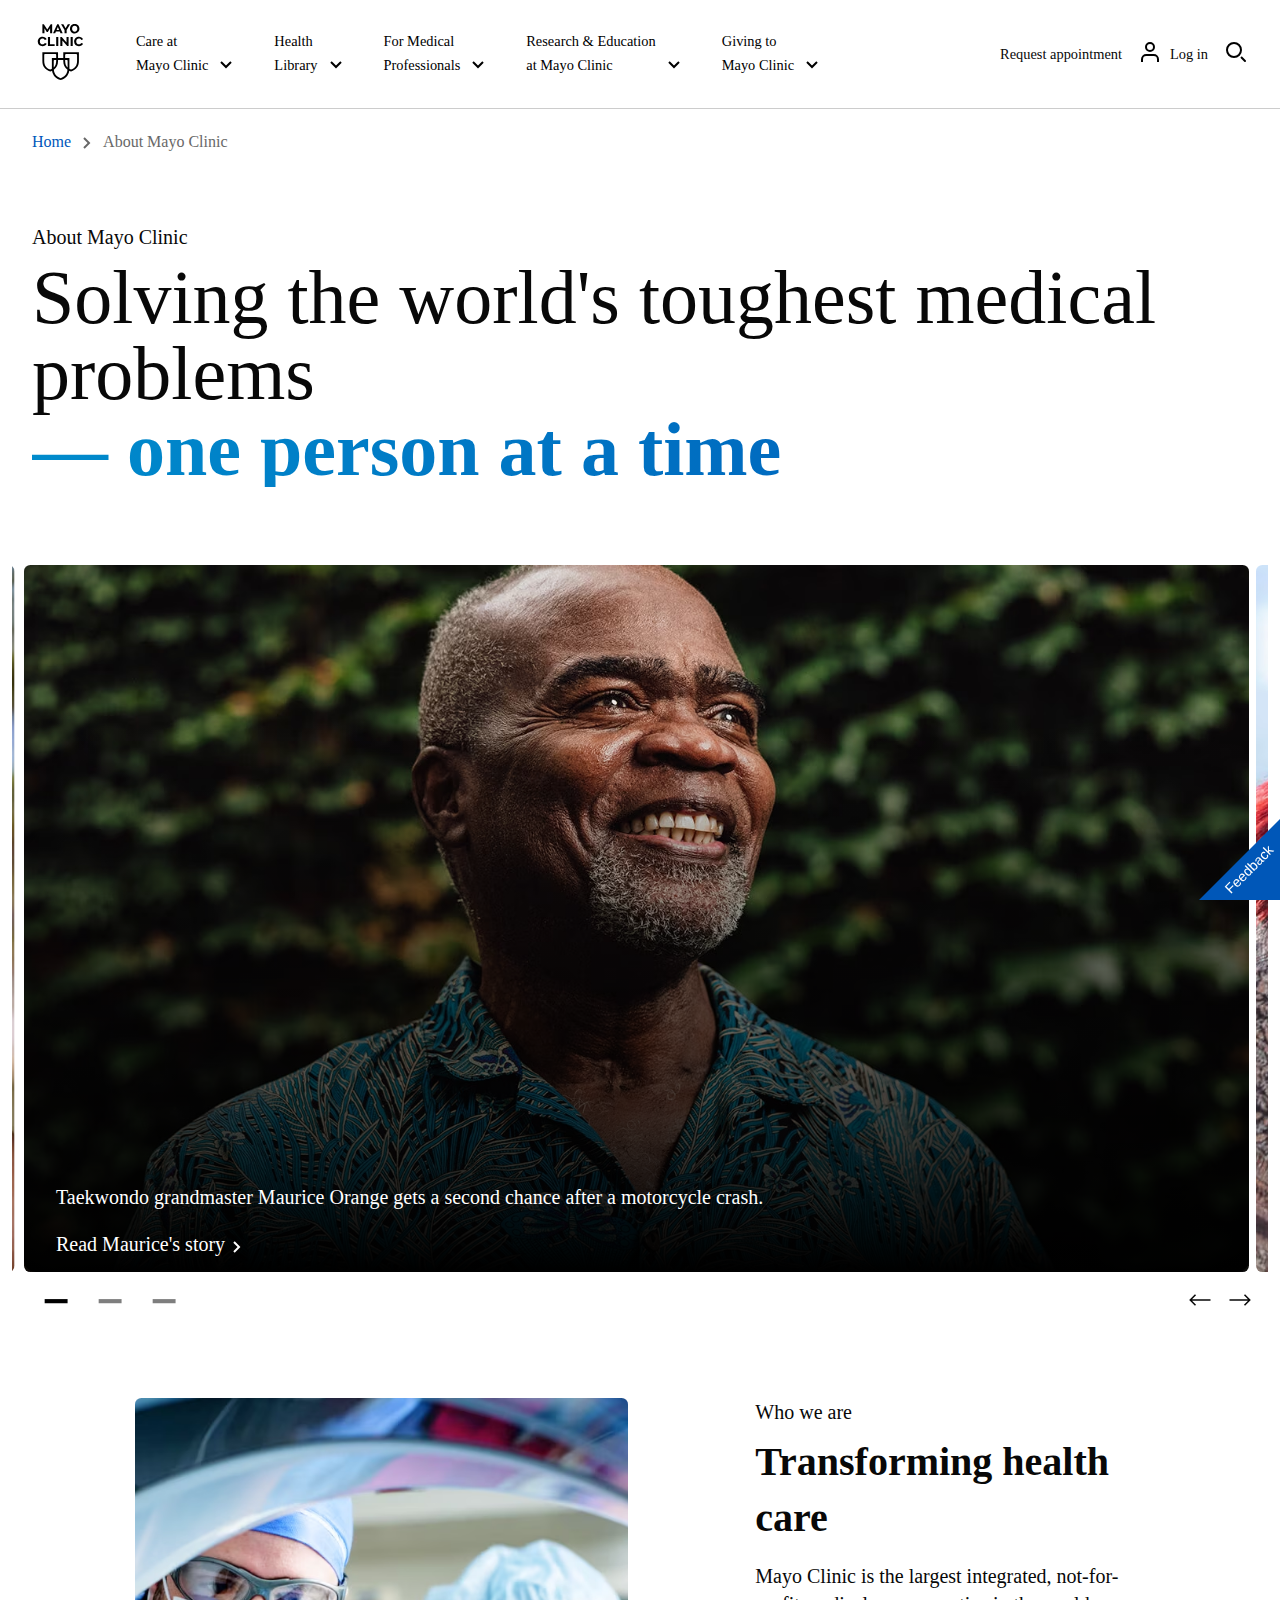
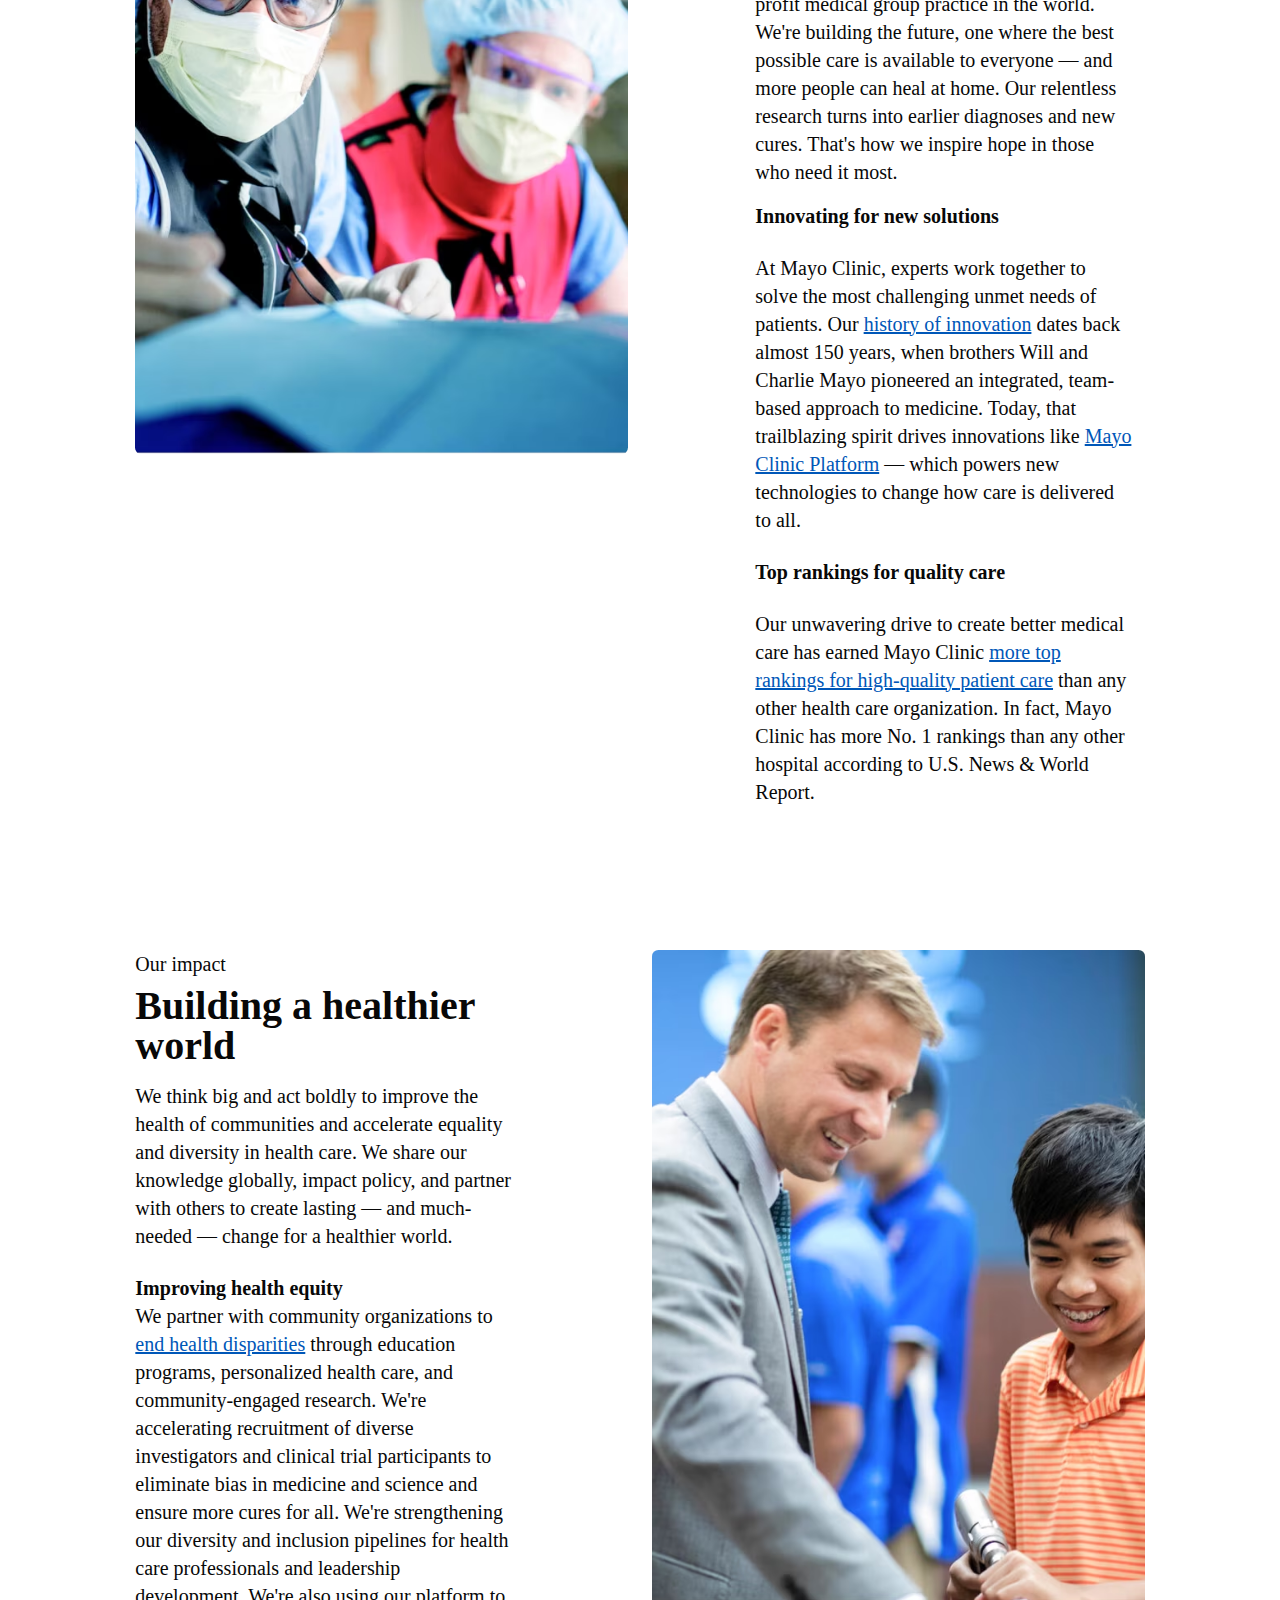
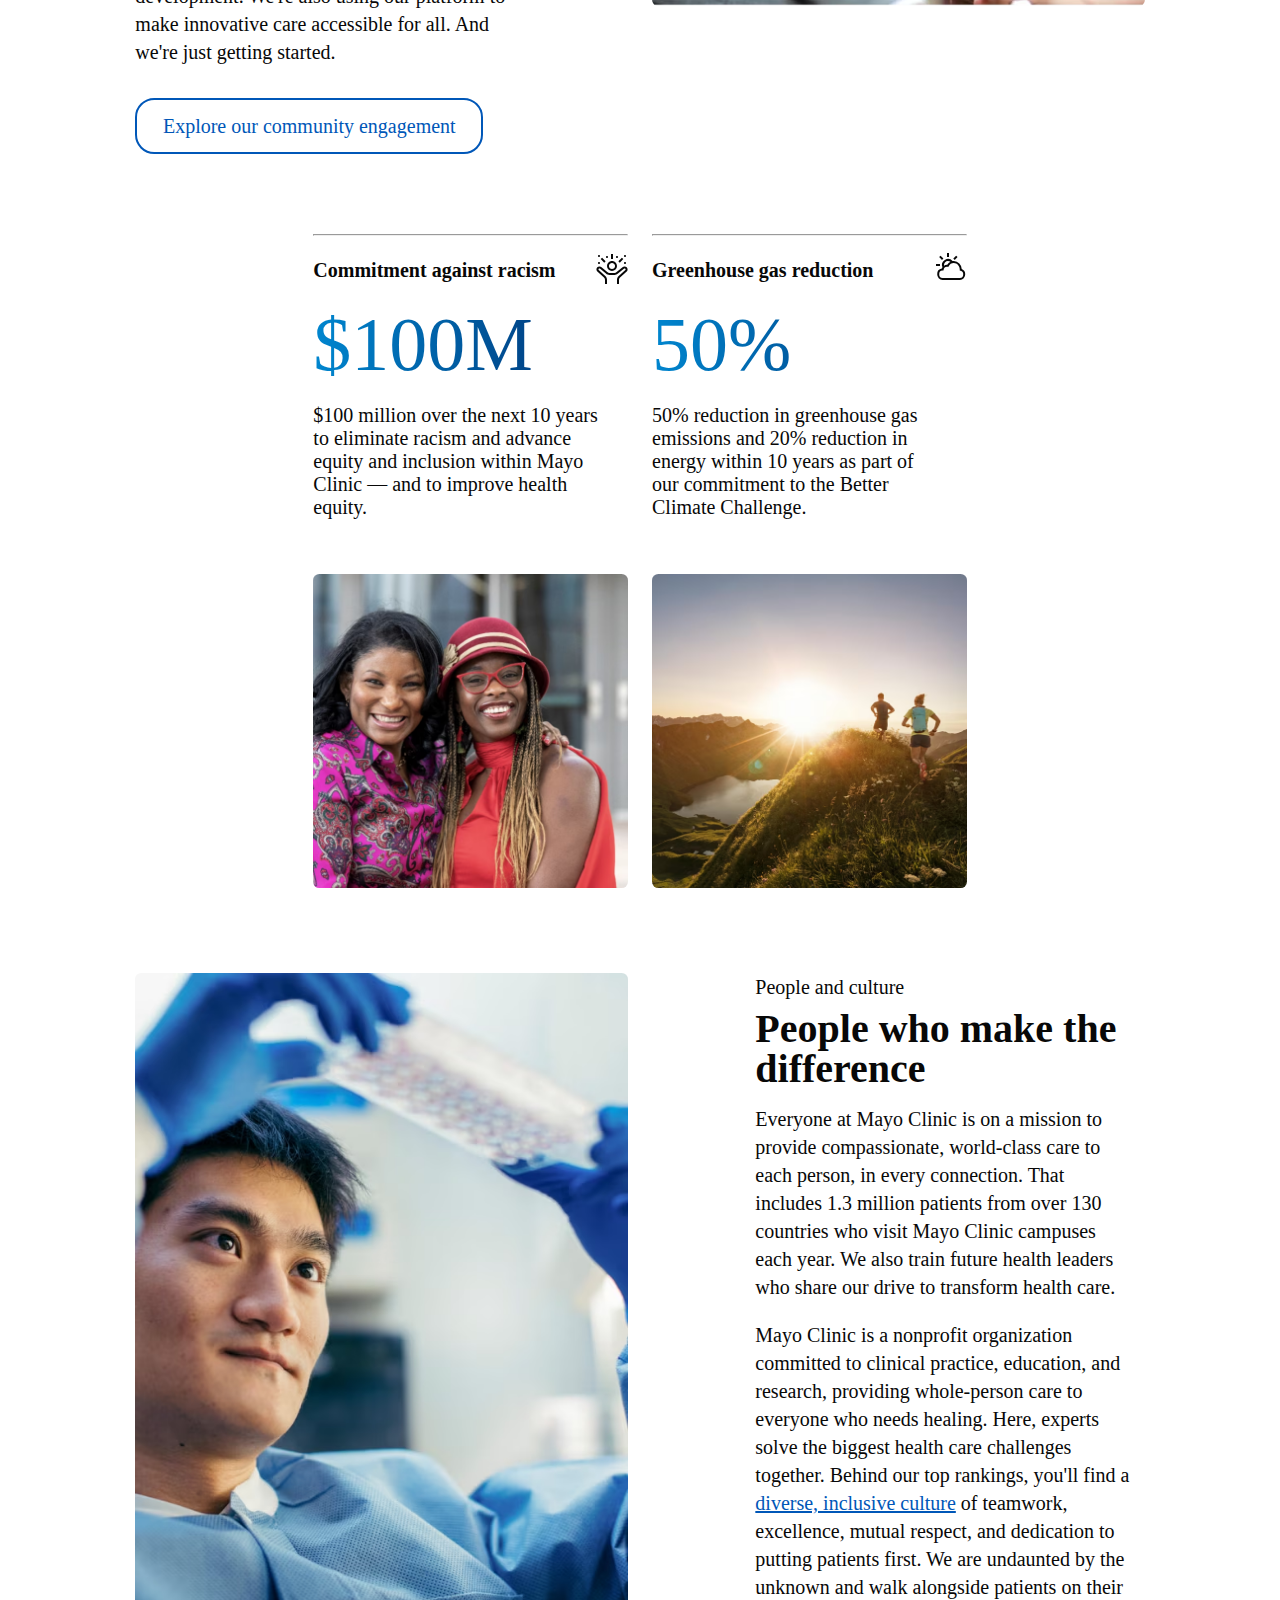
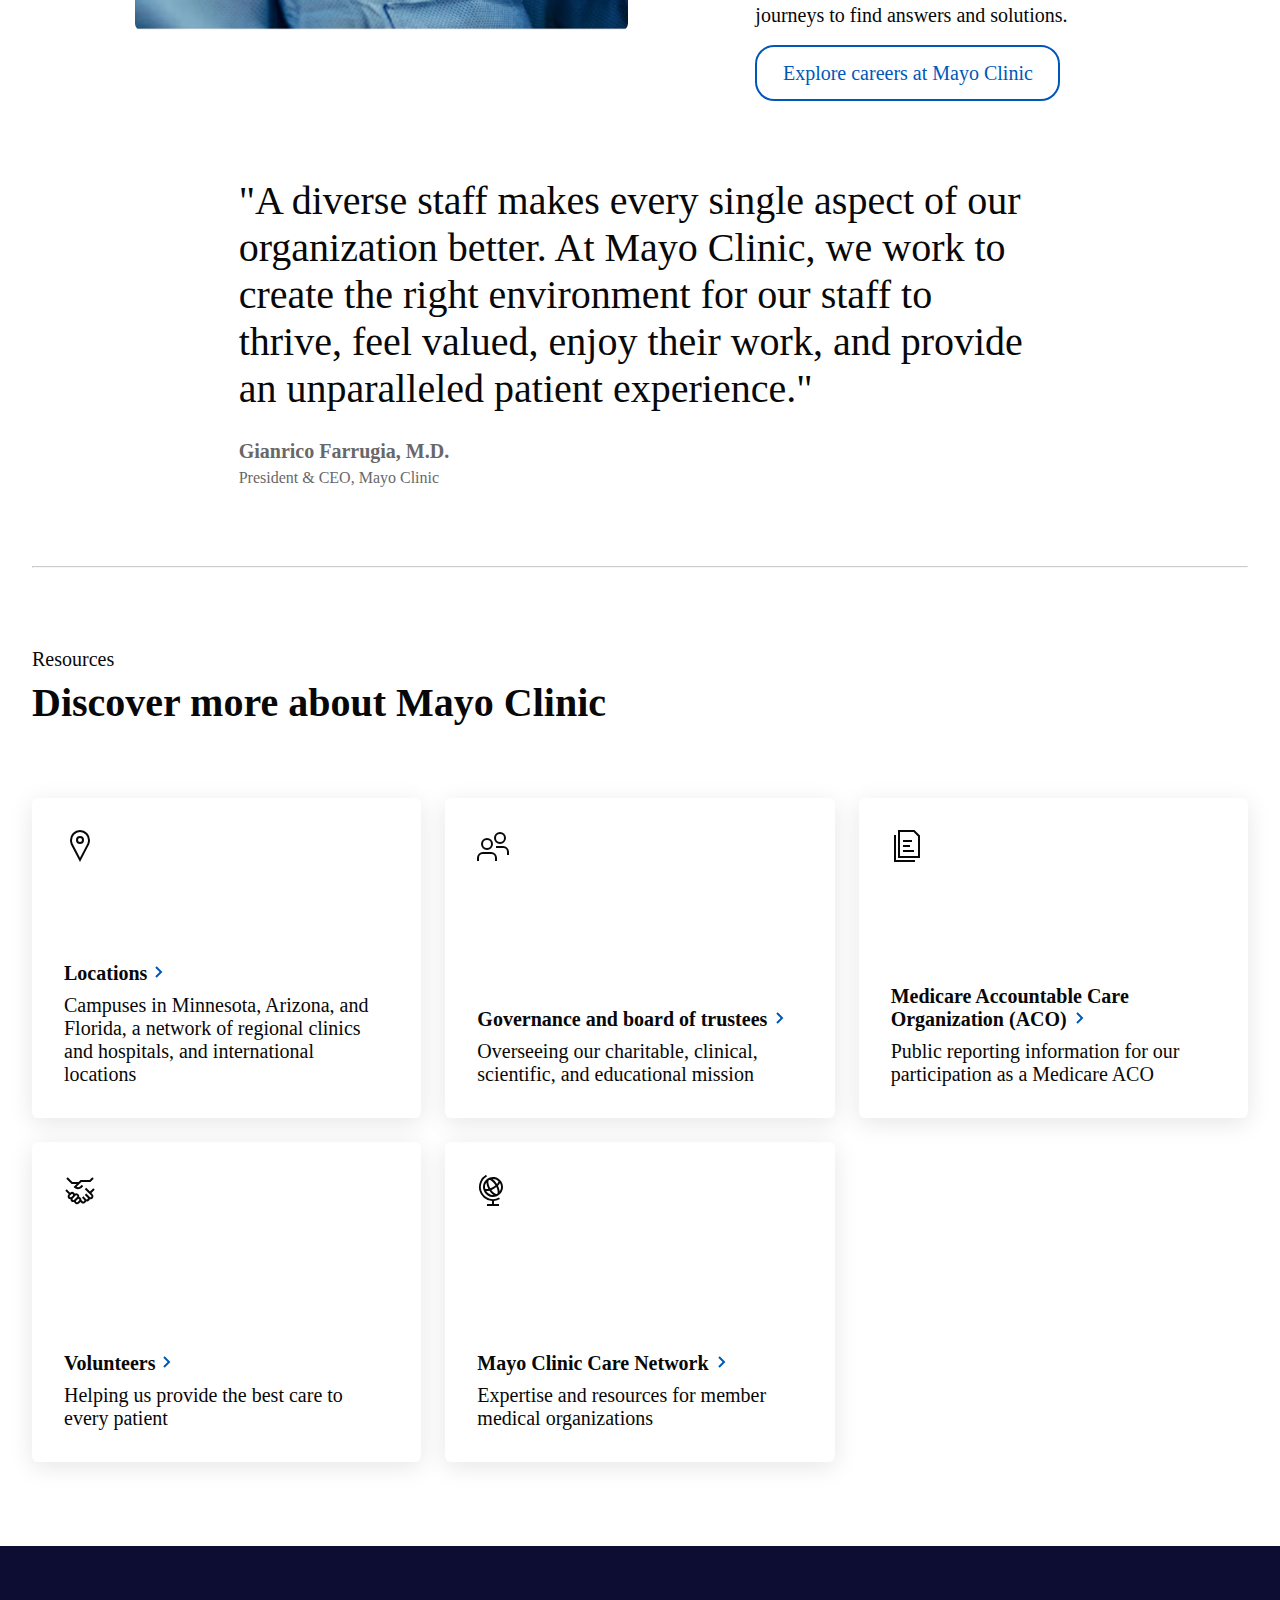
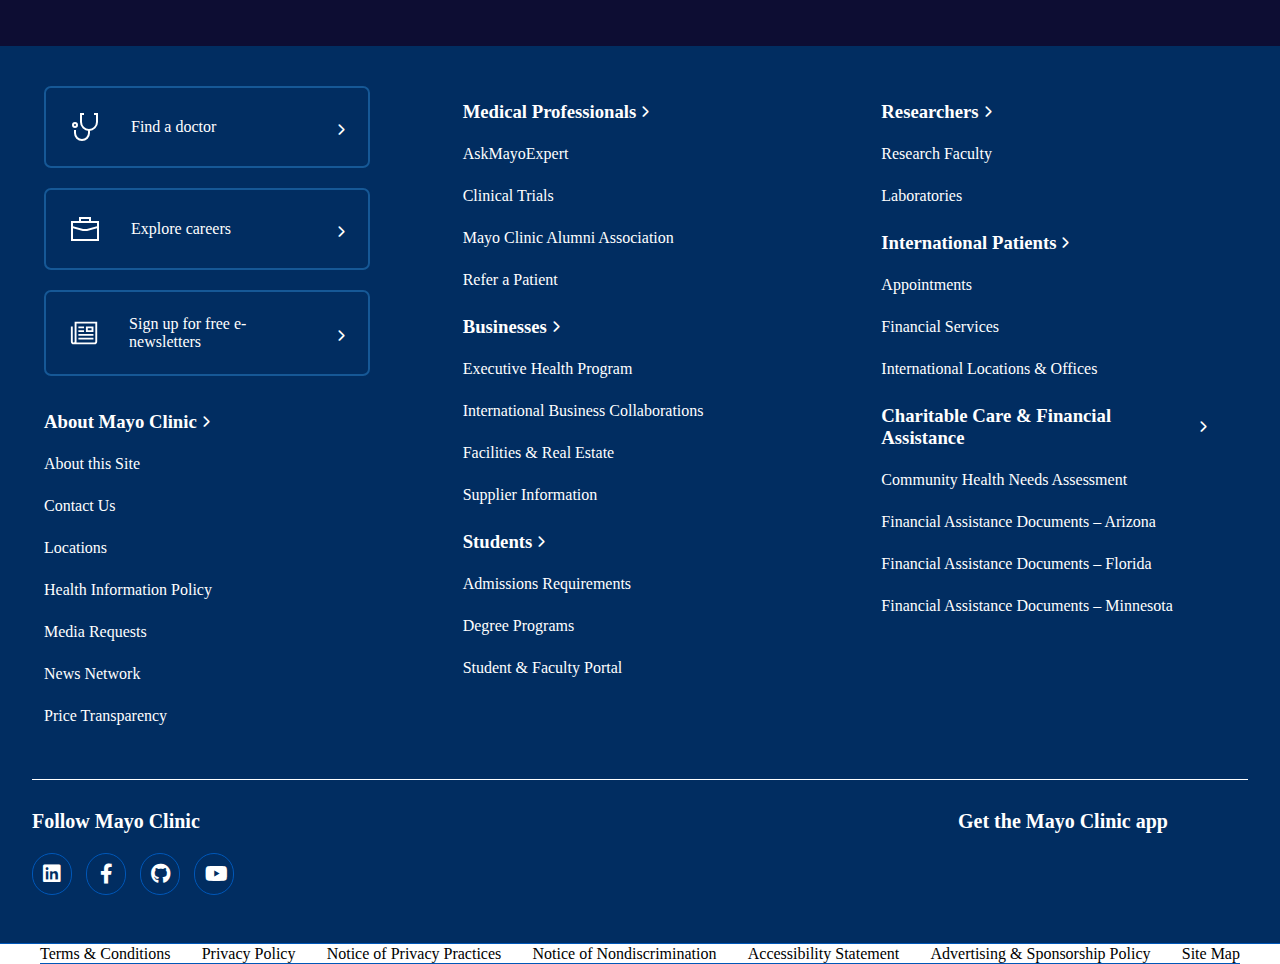
==== commit 67572c23: "final" ====
--- a/about-mayo-clinic.html
+++ b/about-mayo-clinic.html
@@ -5,6 +5,7 @@
     <meta name="viewport" content="width=device-width, initial-scale=1.0" />
     <link rel="stylesheet" href="css/header.css" />
     <link rel="stylesheet" href="css/about-mayo-clinic.css" />
+    <link rel="stylesheet" href="./css/all.min.css" />
     <link
       rel="stylesheet"
       type="text/css"
@@ -167,7 +168,9 @@
                       <div class="ulcont">
                         <ul class="links">
                           <li>
-                            <a href="diseases-conditions.html"> Diseases & Conditions</a>
+                            <a href="diseases-conditions.html">
+                              Diseases & Conditions</a
+                            >
                           </li>
                           <li>
                             <a href="#"> Symptoms</a>
@@ -180,7 +183,9 @@
                       <div class="ulcont">
                         <ul class="links">
                           <li>
-                            <a href="#"> Drugs & Supplements</a>
+                            <a href="dugs and supplements.html">
+                              Drugs & Supplements</a
+                            >
                           </li>
                           <li>
                             <a href="#"> Healthy Lifestyle</a>
@@ -463,14 +468,18 @@
                             <a href="#"> Give Now</a>
                           </li>
                           <li>
-                            <a href="#"> Giving to Mayo Clinic</a>
+                            <a href="Giving To Mayo Clinic.html">
+                              Giving to Mayo Clinic</a
+                            >
                           </li>
                         </ul>
                       </div>
                       <div class="ulcont">
                         <ul class="links">
                           <li>
-                            <a href="frequently-asked-questions.html"> Frequently Asked Questions</a>
+                            <a href="frequently-asked-questions.html">
+                              Frequently Asked Questions</a
+                            >
                           </li>
                           <li>
                             <a href="contact-us.html"> Contact Us to Give</a>
@@ -536,7 +545,9 @@
                       ></path>
                     </svg>
                   </span>
-                  <span class="in"> <a href=""> Log in </a></span>
+                  <span class="in">
+                    <a href="patientonline.html"> Log in </a></span
+                  >
                 </li>
                 <li>
                   <span
@@ -824,7 +835,9 @@
                             <div class="ulcont">
                               <ul class="links">
                                 <li>
-                                  <a href="diseases-conditions.html"> Diseases & Conditions</a>
+                                  <a href="diseases-conditions.html">
+                                    Diseases & Conditions</a
+                                  >
                                 </li>
                                 <li>
                                   <a href="#"> Symptoms</a>
@@ -837,7 +850,9 @@
                             <div class="ulcont">
                               <ul class="links">
                                 <li>
-                                  <a href="#"> Drugs & Supplements</a>
+                                  <a href="dugs and supplements.html">
+                                    Drugs & Supplements</a
+                                  >
                                 </li>
                                 <li>
                                   <a href="#"> Healthy Lifestyle</a>
@@ -1088,7 +1103,11 @@
                           </div>
                         </div>
                         <li class="ll5">
-                          <span><a href="#">Giving to Mayo Clinic</a></span>
+                          <span
+                            ><a href="Giving To Mayo Clinic.html"
+                              >Giving to Mayo Clinic</a
+                            ></span
+                          >
                           <span
                             ><svg
                               width="16"
@@ -1111,17 +1130,23 @@
                                   <a href="#"> Give Now</a>
                                 </li>
                                 <li>
-                                  <a href="#"> Giving to Mayo Clinic</a>
+                                  <a href="Giving To Mayo Clinic.html">
+                                    Giving to Mayo Clinic</a
+                                  >
                                 </li>
                               </ul>
                             </div>
                             <div class="ulcont">
                               <ul class="links">
                                 <li>
-                                  <a href="frequently-asked-questions.html"> Frequently Asked Questions</a>
-                                </li>
-                                <li>
-                                  <a href="contact-us.html"> Contact Us to Give</a>
+                                  <a href="frequently-asked-questions.html">
+                                    Frequently Asked Questions</a
+                                  >
+                                </li>
+                                <li>
+                                  <a href="contact-us.html">
+                                    Contact Us to Give</a
+                                  >
                                 </li>
                               </ul>
                             </div>
@@ -2025,5 +2050,170 @@
       <div class="feed_triangle"></div>
       <div class="feed_button-text feed_bottom">Feedback</div>
     </button>
+    <!-- Start footer -->
+    <div class="footer">
+      <div class="container">
+        <div class="box">
+          <div class="icon omar">
+            <svg
+              class="mc-icon"
+              xmlns="http://www.w3.org/2000/svg"
+              fill="currentColor"
+              aria-hidden="true"
+              width="32"
+              height="32"
+              viewBox="0 0 32 32"
+              data-di-res-id="11281c02-b332778"
+              data-di-rand="1710622278646"
+            >
+              <path
+                d="M6,17a3,3,0,1,1,3-3A3,3,0,0,1,6,17Zm0-4a1,1,0,1,0,1,1A1,1,0,0,0,6,13Z"
+              ></path>
+              <path
+                d="M19,18v4A6,6,0,0,1,7,22V19.05H5V22a8,8,0,0,0,16,0V18Z"
+              ></path>
+              <path
+                d="M25,2V4h2v7a7,7,0,0,1-14,0V4h2V2H11v9h0a9,9,0,0,0,18,0V2Z"
+              ></path>
+            </svg>
+            <p>Find a doctor</p>
+            <i class="fa-solid fa-chevron-right"></i>
+          </div>
+          <div class="icon omar">
+            <svg
+              class="mc-icon"
+              xmlns="http://www.w3.org/2000/svg"
+              fill="currentColor"
+              aria-hidden="true"
+              width="32"
+              height="32"
+              viewBox="0 0 32 32"
+              data-di-res-id="a9947b67-55a439f7"
+              data-di-rand="1710622278647"
+            >
+              <path
+                d="M22,8V4H10V8H2V28H30V8ZM12,6h8V8H12Zm-2,4H28v3.23615L17.86621,16H14.13379L4,13.23615V10ZM4,26V15.30933l9.73682,2.65551L18.13379,18,28,15.30933V26Z"
+              ></path>
+            </svg>
+            <p>Explore careers</p>
+            <i class="fa-solid fa-chevron-right"></i>
+          </div>
+          <div class="icon omar">
+            <svg
+              class="mc-icon"
+              xmlns="http://www.w3.org/2000/svg"
+              fill="currentColor"
+              aria-hidden="true"
+              width="32"
+              height="32"
+              viewBox="0 0 32 32"
+              data-di-res-id="f1f76b31-739d18f"
+              data-di-rand="1710622278648"
+            >
+              <path
+                d="M10,11V9h6v2Zm6,4V13H10v2Zm10,4V17H10v2Zm0,4V21H10v2ZM30,4V25a3,3,0,0,1-3,3H4.99837A2.99838,2.99838,0,0,1,2,25.00163V9H4V25a1,1,0,0,0,1,1H5a1,1,0,0,0,1-1V4ZM28,6H8V26H27a1,1,0,0,0,1-1ZM26,9v6H18V9Zm-2,2H20v2h4Z"
+              ></path>
+            </svg>
+            <p>Sign up for free e-newsletters</p>
+            <i class="fa-solid fa-chevron-right"></i>
+          </div>
+          <div class="omar">
+            <h3>About Mayo Clinic</h3>
+            <i class="fa-solid fa-chevron-right"></i>
+          </div>
+          <p>About this Site</p>
+          <p>Contact Us</p>
+          <p>Locations</p>
+          <p>Health Information Policy</p>
+          <p>Media Requests</p>
+          <p>News Network</p>
+          <p>Price Transparency</p>
+        </div>
+        <div class="box">
+          <div class="omar">
+            <h3>Medical Professionals</h3>
+            <i class="fa-solid fa-chevron-right"></i>
+          </div>
+          <p>AskMayoExpert</p>
+          <p>Clinical Trials</p>
+          <p>Mayo Clinic Alumni Association</p>
+          <p>Refer a Patient</p>
+          <div class="omar">
+            <h3>Businesses</h3>
+            <i class="fa-solid fa-chevron-right"></i>
+          </div>
+          <p>Executive Health Program</p>
+          <p>International Business Collaborations</p>
+          <p>Facilities & Real Estate</p>
+          <p>Supplier Information</p>
+          <div class="omar">
+            <h3>Students</h3>
+            <i class="fa-solid fa-chevron-right"></i>
+          </div>
+          <p>Admissions Requirements</p>
+          <p>Degree Programs</p>
+          <p>Student & Faculty Portal</p>
+        </div>
+        <div class="box">
+          <div class="omar">
+            <h3>Researchers</h3>
+            <i class="fa-solid fa-chevron-right"></i>
+          </div>
+          <p>Research Faculty</p>
+          <p>Laboratories</p>
+          <div class="omar">
+            <h3>International Patients</h3>
+            <i class="fa-solid fa-chevron-right"></i>
+          </div>
+          <p>Appointments</p>
+          <p>Financial Services</p>
+          <p>International Locations & Offices</p>
+          <div class="omar">
+            <h3>Charitable Care & Financial Assistance</h3>
+            <i class="fa-solid fa-chevron-right"></i>
+          </div>
+          <p>Community Health Needs Assessment</p>
+          <p>Financial Assistance Documents – Arizona</p>
+          <p>Financial Assistance Documents – Florida</p>
+          <p>Financial Assistance Documents – Minnesota</p>
+        </div>
+      </div>
+      <div class="tall">
+        <dic class="left">
+          <h2>Follow Mayo Clinic</h2>
+          <div class="icons">
+            <i class="fa-brands fa-linkedin fa-2x"></i>
+            <i class="fa-brands fa-facebook-f fa-2x"></i>
+            <i class="fa-brands fa-github fa-2x"></i>
+            <i class="fa-brands fa-youtube fa-2x"></i>
+          </div>
+        </dic>
+        <dic class="right">
+          <h2>Get the Mayo Clinic app</h2>
+          <div class="image">
+            <img
+              src="https://assets.mayoclinic.org/content/dam/mayoclinic/badges/Google_Play_Store_badge_EN.svg"
+              alt=""
+            />
+            <img
+              src="https://assets.mayoclinic.org/content/dam/mayoclinic/badges/App_Store_Badge_EN.svg"
+              alt=""
+            />
+          </div>
+        </dic>
+      </div>
+    </div>
+    <div class="under">
+      <div class="links">
+        <p>Terms & Conditions</p>
+        <p>Privacy Policy</p>
+        <p>Notice of Privacy Practices</p>
+        <p>Notice of Nondiscrimination</p>
+        <p>Accessibility Statement</p>
+        <p>Advertising & Sponsorship Policy</p>
+        <p>Site Map</p>
+      </div>
+    </div>
+    <!-- End footer -->
   </body>
 </html>
--- a/css/header.css
+++ b/css/header.css
@@ -142,7 +142,7 @@
 .mega-menu6 {
   position: absolute;
   left: 0;
-  top: 109px;
+  top: 108px;
   width: 100%;
   background-color: white;
   border-bottom: 3px solid var(--main-color);
@@ -512,12 +512,21 @@
 .gi4 {
   border-bottom: none;
 }
+
 @media (max-width: 904px) {
   .pad {
     padding: 1rem 0rem;
   }
   .lf {
     margin: 0rem 1rem;
+  }
+  .mega-menu,
+  .mega-menu2,
+  .mega-menu3,
+  .mega-menu4,
+  .mega-menu5,
+  .mega-menu6 {
+    top: 92px;
   }
 }
 
@@ -583,3 +592,141 @@
   font-size: 14px;
   font-weight: normal;
 }
+
+/* Start footer */
+.footer {
+  background-color: #012d61;
+  color: white;
+  border-top: 100px solid #0d0d33;
+  padding: 28px 32px;
+  border-bottom: 1px solid #0057b8;
+}
+
+.footer .container {
+  display: grid;
+  grid-template-columns: repeat(auto-fill, minmax(300px, 1fr));
+  gap: 40px;
+  border-bottom: 1px solid white;
+  padding-bottom: 30px;
+}
+
+.footer .container .box {
+  max-width: 350px;
+  padding: 12px;
+}
+
+@media (max-width: 599px) {
+  .footer .container {
+    display: block;
+  }
+  .footer .container .box {
+    max-width: none;
+  }
+}
+
+.footer .container .icon {
+  width: 100%;
+  padding: 23px;
+  border: 2px solid #165896;
+  border-radius: 7px;
+  margin-bottom: 20px;
+  cursor: pointer;
+}
+
+.footer .container .icon:hover {
+  border: 2px solid #fff;
+}
+
+.footer .container .icon p {
+  padding: 0 30px;
+}
+
+.footer .container .icon :last-child {
+  margin-left: auto;
+}
+
+.footer .container h3 {
+  padding: 15px 5px 10px 0;
+  cursor: pointer;
+}
+
+.footer .container p {
+  padding: 12px 0;
+  cursor: pointer;
+}
+
+.footer .container p:hover,
+.footer .container h3:hover {
+  text-decoration: underline;
+}
+
+.footer .container i {
+  font-size: 12px;
+  padding-top: 5px;
+}
+
+.tall {
+  padding-top: 30px;
+  padding-bottom: 20px;
+  margin-right: 80px;
+  display: flex;
+  justify-content: space-between;
+}
+
+.tall .image img {
+  margin: 0 15px 0 0;
+  cursor: pointer;
+}
+
+.tall h2 {
+  padding-bottom: 20px;
+  font-size: 20px;
+}
+
+.tall .left .icons i {
+  padding: 10px;
+  width: 40px;
+  margin-right: 10px;
+  border: 1px solid #0057b8;
+  border-radius: 50px;
+  text-align: center;
+  font-size: 20px;
+}
+
+.tall .left .icons i:hover {
+  cursor: pointer;
+  border-color: white;
+}
+
+.under {
+  background-color: white;
+  padding: 0 40px;
+}
+
+.under .links {
+  border-top: 1px solid white;
+  width: 100%;
+  display: flex;
+  justify-content: space-between;
+  flex-wrap: wrap;
+  border-bottom: 1px solid #0057b8;
+}
+
+.under .links p {
+  flex-basis: auto;
+}
+
+.under .links p:hover {
+  cursor: pointer;
+  text-decoration: underline;
+  color: #0057b8;
+}
+
+/* Start heder component */
+.omar {
+  display: flex;
+  align-items: center;
+}
+
+/* End heder component */
+/* End footer */
--- a/css/all.min.css
+++ b/css/all.min.css
@@ -0,0 +1,9 @@
+/*!
+ * Font Awesome Free 6.3.0 by @fontawesome - https://fontawesome.com
+ * License - https://fontawesome.com/license/free (Icons: CC BY 4.0, Fonts: SIL OFL 1.1, Code: MIT License)
+ * Copyright 2023 Fonticons, Inc.
+ */
+.fa{font-family:var(--fa-style-family,"Font Awesome 6 Free");font-weight:var(--fa-style,900)}.fa,.fa-brands,.fa-classic,.fa-regular,.fa-sharp,.fa-solid,.fab,.far,.fas{-moz-osx-font-smoothing:grayscale;-webkit-font-smoothing:antialiased;display:var(--fa-display,inline-block);font-style:normal;font-variant:normal;line-height:1;text-rendering:auto}.fa-classic,.fa-regular,.fa-solid,.far,.fas{font-family:"Font Awesome 6 Free"}.fa-brands,.fab{font-family:"Font Awesome 6 Brands"}.fa-1x{font-size:1em}.fa-2x{font-size:2em}.fa-3x{font-size:3em}.fa-4x{font-size:4em}.fa-5x{font-size:5em}.fa-6x{font-size:6em}.fa-7x{font-size:7em}.fa-8x{font-size:8em}.fa-9x{font-size:9em}.fa-10x{font-size:10em}.fa-2xs{font-size:.625em;line-height:.1em;vertical-align:.225em}.fa-xs{font-size:.75em;line-height:.08333em;vertical-align:.125em}.fa-sm{font-size:.875em;line-height:.07143em;vertical-align:.05357em}.fa-lg{font-size:1.25em;line-height:.05em;vertical-align:-.075em}.fa-xl{font-size:1.5em;line-height:.04167em;vertical-align:-.125em}.fa-2xl{font-size:2em;line-height:.03125em;vertical-align:-.1875em}.fa-fw{text-align:center;width:1.25em}.fa-ul{list-style-type:none;margin-left:var(--fa-li-margin,2.5em);padding-left:0}.fa-ul>li{position:relative}.fa-li{left:calc(var(--fa-li-width, 2em)*-1);position:absolute;text-align:center;width:var(--fa-li-width,2em);line-height:inherit}.fa-border{border-radius:var(--fa-border-radius,.1em);border:var(--fa-border-width,.08em) var(--fa-border-style,solid) var(--fa-border-color,#eee);padding:var(--fa-border-padding,.2em .25em .15em)}.fa-pull-left{float:left;margin-right:var(--fa-pull-margin,.3em)}.fa-pull-right{float:right;margin-left:var(--fa-pull-margin,.3em)}.fa-beat{-webkit-animation-name:fa-beat;animation-name:fa-beat;-webkit-animation-delay:var(--fa-animation-delay,0s);animation-delay:var(--fa-animation-delay,0s);-webkit-animation-direction:var(--fa-animation-direction,normal);animation-direction:var(--fa-animation-direction,normal);-webkit-animation-duration:var(--fa-animation-duration,1s);animation-duration:var(--fa-animation-duration,1s);-webkit-animation-iteration-count:var(--fa-animation-iteration-count,infinite);animation-iteration-count:var(--fa-animation-iteration-count,infinite);-webkit-animation-timing-function:var(--fa-animation-timing,ease-in-out);animation-timing-function:var(--fa-animation-timing,ease-in-out)}.fa-bounce{-webkit-animation-name:fa-bounce;animation-name:fa-bounce;-webkit-animation-delay:var(--fa-animation-delay,0s);animation-delay:var(--fa-animation-delay,0s);-webkit-animation-direction:var(--fa-animation-direction,normal);animation-direction:var(--fa-animation-direction,normal);-webkit-animation-duration:var(--fa-animation-duration,1s);animation-duration:var(--fa-animation-duration,1s);-webkit-animation-iteration-count:var(--fa-animation-iteration-count,infinite);animation-iteration-count:var(--fa-animation-iteration-count,infinite);-webkit-animation-timing-function:var(--fa-animation-timing,cubic-bezier(.28,.84,.42,1));animation-timing-function:var(--fa-animation-timing,cubic-bezier(.28,.84,.42,1))}.fa-fade{-webkit-animation-name:fa-fade;animation-name:fa-fade;-webkit-animation-iteration-count:var(--fa-animation-iteration-count,infinite);animation-iteration-count:var(--fa-animation-iteration-count,infinite);-webkit-animation-timing-function:var(--fa-animation-timing,cubic-bezier(.4,0,.6,1));animation-timing-function:var(--fa-animation-timing,cubic-bezier(.4,0,.6,1))}.fa-beat-fade,.fa-fade{-webkit-animation-delay:var(--fa-animation-delay,0s);animation-delay:var(--fa-animation-delay,0s);-webkit-animation-direction:var(--fa-animation-direction,normal);animation-direction:var(--fa-animation-direction,normal);-webkit-animation-duration:var(--fa-animation-duration,1s);animation-duration:var(--fa-animation-duration,1s)}.fa-beat-fade{-webkit-animation-name:fa-beat-fade;animation-name:fa-beat-fade;-webkit-animation-iteration-count:var(--fa-animation-iteration-count,infinite);animation-iteration-count:var(--fa-animation-iteration-count,infinite);-webkit-animation-timing-function:var(--fa-animation-timing,cubic-bezier(.4,0,.6,1));animation-timing-function:var(--fa-animation-timing,cubic-bezier(.4,0,.6,1))}.fa-flip{-webkit-animation-name:fa-flip;animation-name:fa-flip;-webkit-animation-delay:var(--fa-animation-delay,0s);animation-delay:var(--fa-animation-delay,0s);-webkit-animation-direction:var(--fa-animation-direction,normal);animation-direction:var(--fa-animation-direction,normal);-webkit-animation-duration:var(--fa-animation-duration,1s);animation-duration:var(--fa-animation-duration,1s);-webkit-animation-iteration-count:var(--fa-animation-iteration-count,infinite);animation-iteration-count:var(--fa-animation-iteration-count,infinite);-webkit-animation-timing-function:var(--fa-animation-timing,ease-in-out);animation-timing-function:var(--fa-animation-timing,ease-in-out)}.fa-shake{-webkit-animation-name:fa-shake;animation-name:fa-shake;-webkit-animation-duration:var(--fa-animation-duration,1s);animation-duration:var(--fa-animation-duration,1s);-webkit-animation-iteration-count:var(--fa-animation-iteration-count,infinite);animation-iteration-count:var(--fa-animation-iteration-count,infinite);-webkit-animation-timing-function:var(--fa-animation-timing,linear);animation-timing-function:var(--fa-animation-timing,linear)}.fa-shake,.fa-spin{-webkit-animation-delay:var(--fa-animation-delay,0s);animation-delay:var(--fa-animation-delay,0s);-webkit-animation-direction:var(--fa-animation-direction,normal);animation-direction:var(--fa-animation-direction,normal)}.fa-spin{-webkit-animation-name:fa-spin;animation-name:fa-spin;-webkit-animation-duration:var(--fa-animation-duration,2s);animation-duration:var(--fa-animation-duration,2s);-webkit-animation-iteration-count:var(--fa-animation-iteration-count,infinite);animation-iteration-count:var(--fa-animation-iteration-count,infinite);-webkit-animation-timing-function:var(--fa-animation-timing,linear);animation-timing-function:var(--fa-animation-timing,linear)}.fa-spin-reverse{--fa-animation-direction:reverse}.fa-pulse,.fa-spin-pulse{-webkit-animation-name:fa-spin;animation-name:fa-spin;-webkit-animation-direction:var(--fa-animation-direction,normal);animation-direction:var(--fa-animation-direction,normal);-webkit-animation-duration:var(--fa-animation-duration,1s);animation-duration:var(--fa-animation-duration,1s);-webkit-animation-iteration-count:var(--fa-animation-iteration-count,infinite);animation-iteration-count:var(--fa-animation-iteration-count,infinite);-webkit-animation-timing-function:var(--fa-animation-timing,steps(8));animation-timing-function:var(--fa-animation-timing,steps(8))}@media (prefers-reduced-motion:reduce){.fa-beat,.fa-beat-fade,.fa-bounce,.fa-fade,.fa-flip,.fa-pulse,.fa-shake,.fa-spin,.fa-spin-pulse{-webkit-animation-delay:-1ms;animation-delay:-1ms;-webkit-animation-duration:1ms;animation-duration:1ms;-webkit-animation-iteration-count:1;animation-iteration-count:1;-webkit-transition-delay:0s;transition-delay:0s;-webkit-transition-duration:0s;transition-duration:0s}}@-webkit-keyframes fa-beat{0%,90%{-webkit-transform:scale(1);transform:scale(1)}45%{-webkit-transform:scale(var(--fa-beat-scale,1.25));transform:scale(var(--fa-beat-scale,1.25))}}@keyframes fa-beat{0%,90%{-webkit-transform:scale(1);transform:scale(1)}45%{-webkit-transform:scale(var(--fa-beat-scale,1.25));transform:scale(var(--fa-beat-scale,1.25))}}@-webkit-keyframes fa-bounce{0%{-webkit-transform:scale(1) translateY(0);transform:scale(1) translateY(0)}10%{-webkit-transform:scale(var(--fa-bounce-start-scale-x,1.1),var(--fa-bounce-start-scale-y,.9)) translateY(0);transform:scale(var(--fa-bounce-start-scale-x,1.1),var(--fa-bounce-start-scale-y,.9)) translateY(0)}30%{-webkit-transform:scale(var(--fa-bounce-jump-scale-x,.9),var(--fa-bounce-jump-scale-y,1.1)) translateY(var(--fa-bounce-height,-.5em));transform:scale(var(--fa-bounce-jump-scale-x,.9),var(--fa-bounce-jump-scale-y,1.1)) translateY(var(--fa-bounce-height,-.5em))}50%{-webkit-transform:scale(var(--fa-bounce-land-scale-x,1.05),var(--fa-bounce-land-scale-y,.95)) translateY(0);transform:scale(var(--fa-bounce-land-scale-x,1.05),var(--fa-bounce-land-scale-y,.95)) translateY(0)}57%{-webkit-transform:scale(1) translateY(var(--fa-bounce-rebound,-.125em));transform:scale(1) translateY(var(--fa-bounce-rebound,-.125em))}64%{-webkit-transform:scale(1) translateY(0);transform:scale(1) translateY(0)}to{-webkit-transform:scale(1) translateY(0);transform:scale(1) translateY(0)}}@keyframes fa-bounce{0%{-webkit-transform:scale(1) translateY(0);transform:scale(1) translateY(0)}10%{-webkit-transform:scale(var(--fa-bounce-start-scale-x,1.1),var(--fa-bounce-start-scale-y,.9)) translateY(0);transform:scale(var(--fa-bounce-start-scale-x,1.1),var(--fa-bounce-start-scale-y,.9)) translateY(0)}30%{-webkit-transform:scale(var(--fa-bounce-jump-scale-x,.9),var(--fa-bounce-jump-scale-y,1.1)) translateY(var(--fa-bounce-height,-.5em));transform:scale(var(--fa-bounce-jump-scale-x,.9),var(--fa-bounce-jump-scale-y,1.1)) translateY(var(--fa-bounce-height,-.5em))}50%{-webkit-transform:scale(var(--fa-bounce-land-scale-x,1.05),var(--fa-bounce-land-scale-y,.95)) translateY(0);transform:scale(var(--fa-bounce-land-scale-x,1.05),var(--fa-bounce-land-scale-y,.95)) translateY(0)}57%{-webkit-transform:scale(1) translateY(var(--fa-bounce-rebound,-.125em));transform:scale(1) translateY(var(--fa-bounce-rebound,-.125em))}64%{-webkit-transform:scale(1) translateY(0);transform:scale(1) translateY(0)}to{-webkit-transform:scale(1) translateY(0);transform:scale(1) translateY(0)}}@-webkit-keyframes fa-fade{50%{opacity:var(--fa-fade-opacity,.4)}}@keyframes fa-fade{50%{opacity:var(--fa-fade-opacity,.4)}}@-webkit-keyframes fa-beat-fade{0%,to{opacity:var(--fa-beat-fade-opacity,.4);-webkit-transform:scale(1);transform:scale(1)}50%{opacity:1;-webkit-transform:scale(var(--fa-beat-fade-scale,1.125));transform:scale(var(--fa-beat-fade-scale,1.125))}}@keyframes fa-beat-fade{0%,to{opacity:var(--fa-beat-fade-opacity,.4);-webkit-transform:scale(1);transform:scale(1)}50%{opacity:1;-webkit-transform:scale(var(--fa-beat-fade-scale,1.125));transform:scale(var(--fa-beat-fade-scale,1.125))}}@-webkit-keyframes fa-flip{50%{-webkit-transform:rotate3d(var(--fa-flip-x,0),var(--fa-flip-y,1),var(--fa-flip-z,0),var(--fa-flip-angle,-180deg));transform:rotate3d(var(--fa-flip-x,0),var(--fa-flip-y,1),var(--fa-flip-z,0),var(--fa-flip-angle,-180deg))}}@keyframes fa-flip{50%{-webkit-transform:rotate3d(var(--fa-flip-x,0),var(--fa-flip-y,1),var(--fa-flip-z,0),var(--fa-flip-angle,-180deg));transform:rotate3d(var(--fa-flip-x,0),var(--fa-flip-y,1),var(--fa-flip-z,0),var(--fa-flip-angle,-180deg))}}@-webkit-keyframes fa-shake{0%{-webkit-transform:rotate(-15deg);transform:rotate(-15deg)}4%{-webkit-transform:rotate(15deg);transform:rotate(15deg)}8%,24%{-webkit-transform:rotate(-18deg);transform:rotate(-18deg)}12%,28%{-webkit-transform:rotate(18deg);transform:rotate(18deg)}16%{-webkit-transform:rotate(-22deg);transform:rotate(-22deg)}20%{-webkit-transform:rotate(22deg);transform:rotate(22deg)}32%{-webkit-transform:rotate(-12deg);transform:rotate(-12deg)}36%{-webkit-transform:rotate(12deg);transform:rotate(12deg)}40%,to{-webkit-transform:rotate(0deg);transform:rotate(0deg)}}@keyframes fa-shake{0%{-webkit-transform:rotate(-15deg);transform:rotate(-15deg)}4%{-webkit-transform:rotate(15deg);transform:rotate(15deg)}8%,24%{-webkit-transform:rotate(-18deg);transform:rotate(-18deg)}12%,28%{-webkit-transform:rotate(18deg);transform:rotate(18deg)}16%{-webkit-transform:rotate(-22deg);transform:rotate(-22deg)}20%{-webkit-transform:rotate(22deg);transform:rotate(22deg)}32%{-webkit-transform:rotate(-12deg);transform:rotate(-12deg)}36%{-webkit-transform:rotate(12deg);transform:rotate(12deg)}40%,to{-webkit-transform:rotate(0deg);transform:rotate(0deg)}}@-webkit-keyframes fa-spin{0%{-webkit-transform:rotate(0deg);transform:rotate(0deg)}to{-webkit-transform:rotate(1turn);transform:rotate(1turn)}}@keyframes fa-spin{0%{-webkit-transform:rotate(0deg);transform:rotate(0deg)}to{-webkit-transform:rotate(1turn);transform:rotate(1turn)}}.fa-rotate-90{-webkit-transform:rotate(90deg);transform:rotate(90deg)}.fa-rotate-180{-webkit-transform:rotate(180deg);transform:rotate(180deg)}.fa-rotate-270{-webkit-transform:rotate(270deg);transform:rotate(270deg)}.fa-flip-horizontal{-webkit-transform:scaleX(-1);transform:scaleX(-1)}.fa-flip-vertical{-webkit-transform:scaleY(-1);transform:scaleY(-1)}.fa-flip-both,.fa-flip-horizontal.fa-flip-vertical{-webkit-transform:scale(-1);transform:scale(-1)}.fa-rotate-by{-webkit-transform:rotate(var(--fa-rotate-angle,none));transform:rotate(var(--fa-rotate-angle,none))}.fa-stack{display:inline-block;height:2em;line-height:2em;position:relative;vertical-align:middle;width:2.5em}.fa-stack-1x,.fa-stack-2x{left:0;position:absolute;text-align:center;width:100%;z-index:var(--fa-stack-z-index,auto)}.fa-stack-1x{line-height:inherit}.fa-stack-2x{font-size:2em}.fa-inverse{color:var(--fa-inverse,#fff)}
+
+.fa-0:before{content:"\30"}.fa-1:before{content:"\31"}.fa-2:before{content:"\32"}.fa-3:before{content:"\33"}.fa-4:before{content:"\34"}.fa-5:before{content:"\35"}.fa-6:before{content:"\36"}.fa-7:before{content:"\37"}.fa-8:before{content:"\38"}.fa-9:before{content:"\39"}.fa-fill-drip:before{content:"\f576"}.fa-arrows-to-circle:before{content:"\e4bd"}.fa-chevron-circle-right:before,.fa-circle-chevron-right:before{content:"\f138"}.fa-at:before{content:"\40"}.fa-trash-alt:before,.fa-trash-can:before{content:"\f2ed"}.fa-text-height:before{content:"\f034"}.fa-user-times:before,.fa-user-xmark:before{content:"\f235"}.fa-stethoscope:before{content:"\f0f1"}.fa-comment-alt:before,.fa-message:before{content:"\f27a"}.fa-info:before{content:"\f129"}.fa-compress-alt:before,.fa-down-left-and-up-right-to-center:before{content:"\f422"}.fa-explosion:before{content:"\e4e9"}.fa-file-alt:before,.fa-file-lines:before,.fa-file-text:before{content:"\f15c"}.fa-wave-square:before{content:"\f83e"}.fa-ring:before{content:"\f70b"}.fa-building-un:before{content:"\e4d9"}.fa-dice-three:before{content:"\f527"}.fa-calendar-alt:before,.fa-calendar-days:before{content:"\f073"}.fa-anchor-circle-check:before{content:"\e4aa"}.fa-building-circle-arrow-right:before{content:"\e4d1"}.fa-volleyball-ball:before,.fa-volleyball:before{content:"\f45f"}.fa-arrows-up-to-line:before{content:"\e4c2"}.fa-sort-desc:before,.fa-sort-down:before{content:"\f0dd"}.fa-circle-minus:before,.fa-minus-circle:before{content:"\f056"}.fa-door-open:before{content:"\f52b"}.fa-right-from-bracket:before,.fa-sign-out-alt:before{content:"\f2f5"}.fa-atom:before{content:"\f5d2"}.fa-soap:before{content:"\e06e"}.fa-heart-music-camera-bolt:before,.fa-icons:before{content:"\f86d"}.fa-microphone-alt-slash:before,.fa-microphone-lines-slash:before{content:"\f539"}.fa-bridge-circle-check:before{content:"\e4c9"}.fa-pump-medical:before{content:"\e06a"}.fa-fingerprint:before{content:"\f577"}.fa-hand-point-right:before{content:"\f0a4"}.fa-magnifying-glass-location:before,.fa-search-location:before{content:"\f689"}.fa-forward-step:before,.fa-step-forward:before{content:"\f051"}.fa-face-smile-beam:before,.fa-smile-beam:before{content:"\f5b8"}.fa-flag-checkered:before{content:"\f11e"}.fa-football-ball:before,.fa-football:before{content:"\f44e"}.fa-school-circle-exclamation:before{content:"\e56c"}.fa-crop:before{content:"\f125"}.fa-angle-double-down:before,.fa-angles-down:before{content:"\f103"}.fa-users-rectangle:before{content:"\e594"}.fa-people-roof:before{content:"\e537"}.fa-people-line:before{content:"\e534"}.fa-beer-mug-empty:before,.fa-beer:before{content:"\f0fc"}.fa-diagram-predecessor:before{content:"\e477"}.fa-arrow-up-long:before,.fa-long-arrow-up:before{content:"\f176"}.fa-burn:before,.fa-fire-flame-simple:before{content:"\f46a"}.fa-male:before,.fa-person:before{content:"\f183"}.fa-laptop:before{content:"\f109"}.fa-file-csv:before{content:"\f6dd"}.fa-menorah:before{content:"\f676"}.fa-truck-plane:before{content:"\e58f"}.fa-record-vinyl:before{content:"\f8d9"}.fa-face-grin-stars:before,.fa-grin-stars:before{content:"\f587"}.fa-bong:before{content:"\f55c"}.fa-pastafarianism:before,.fa-spaghetti-monster-flying:before{content:"\f67b"}.fa-arrow-down-up-across-line:before{content:"\e4af"}.fa-spoon:before,.fa-utensil-spoon:before{content:"\f2e5"}.fa-jar-wheat:before{content:"\e517"}.fa-envelopes-bulk:before,.fa-mail-bulk:before{content:"\f674"}.fa-file-circle-exclamation:before{content:"\e4eb"}.fa-circle-h:before,.fa-hospital-symbol:before{content:"\f47e"}.fa-pager:before{content:"\f815"}.fa-address-book:before,.fa-contact-book:before{content:"\f2b9"}.fa-strikethrough:before{content:"\f0cc"}.fa-k:before{content:"\4b"}.fa-landmark-flag:before{content:"\e51c"}.fa-pencil-alt:before,.fa-pencil:before{content:"\f303"}.fa-backward:before{content:"\f04a"}.fa-caret-right:before{content:"\f0da"}.fa-comments:before{content:"\f086"}.fa-file-clipboard:before,.fa-paste:before{content:"\f0ea"}.fa-code-pull-request:before{content:"\e13c"}.fa-clipboard-list:before{content:"\f46d"}.fa-truck-loading:before,.fa-truck-ramp-box:before{content:"\f4de"}.fa-user-check:before{content:"\f4fc"}.fa-vial-virus:before{content:"\e597"}.fa-sheet-plastic:before{content:"\e571"}.fa-blog:before{content:"\f781"}.fa-user-ninja:before{content:"\f504"}.fa-person-arrow-up-from-line:before{content:"\e539"}.fa-scroll-torah:before,.fa-torah:before{content:"\f6a0"}.fa-broom-ball:before,.fa-quidditch-broom-ball:before,.fa-quidditch:before{content:"\f458"}.fa-toggle-off:before{content:"\f204"}.fa-archive:before,.fa-box-archive:before{content:"\f187"}.fa-person-drowning:before{content:"\e545"}.fa-arrow-down-9-1:before,.fa-sort-numeric-desc:before,.fa-sort-numeric-down-alt:before{content:"\f886"}.fa-face-grin-tongue-squint:before,.fa-grin-tongue-squint:before{content:"\f58a"}.fa-spray-can:before{content:"\f5bd"}.fa-truck-monster:before{content:"\f63b"}.fa-w:before{content:"\57"}.fa-earth-africa:before,.fa-globe-africa:before{content:"\f57c"}.fa-rainbow:before{content:"\f75b"}.fa-circle-notch:before{content:"\f1ce"}.fa-tablet-alt:before,.fa-tablet-screen-button:before{content:"\f3fa"}.fa-paw:before{content:"\f1b0"}.fa-cloud:before{content:"\f0c2"}.fa-trowel-bricks:before{content:"\e58a"}.fa-face-flushed:before,.fa-flushed:before{content:"\f579"}.fa-hospital-user:before{content:"\f80d"}.fa-tent-arrow-left-right:before{content:"\e57f"}.fa-gavel:before,.fa-legal:before{content:"\f0e3"}.fa-binoculars:before{content:"\f1e5"}.fa-microphone-slash:before{content:"\f131"}.fa-box-tissue:before{content:"\e05b"}.fa-motorcycle:before{content:"\f21c"}.fa-bell-concierge:before,.fa-concierge-bell:before{content:"\f562"}.fa-pen-ruler:before,.fa-pencil-ruler:before{content:"\f5ae"}.fa-people-arrows-left-right:before,.fa-people-arrows:before{content:"\e068"}.fa-mars-and-venus-burst:before{content:"\e523"}.fa-caret-square-right:before,.fa-square-caret-right:before{content:"\f152"}.fa-cut:before,.fa-scissors:before{content:"\f0c4"}.fa-sun-plant-wilt:before{content:"\e57a"}.fa-toilets-portable:before{content:"\e584"}.fa-hockey-puck:before{content:"\f453"}.fa-table:before{content:"\f0ce"}.fa-magnifying-glass-arrow-right:before{content:"\e521"}.fa-digital-tachograph:before,.fa-tachograph-digital:before{content:"\f566"}.fa-users-slash:before{content:"\e073"}.fa-clover:before{content:"\e139"}.fa-mail-reply:before,.fa-reply:before{content:"\f3e5"}.fa-star-and-crescent:before{content:"\f699"}.fa-house-fire:before{content:"\e50c"}.fa-minus-square:before,.fa-square-minus:before{content:"\f146"}.fa-helicopter:before{content:"\f533"}.fa-compass:before{content:"\f14e"}.fa-caret-square-down:before,.fa-square-caret-down:before{content:"\f150"}.fa-file-circle-question:before{content:"\e4ef"}.fa-laptop-code:before{content:"\f5fc"}.fa-swatchbook:before{content:"\f5c3"}.fa-prescription-bottle:before{content:"\f485"}.fa-bars:before,.fa-navicon:before{content:"\f0c9"}.fa-people-group:before{content:"\e533"}.fa-hourglass-3:before,.fa-hourglass-end:before{content:"\f253"}.fa-heart-broken:before,.fa-heart-crack:before{content:"\f7a9"}.fa-external-link-square-alt:before,.fa-square-up-right:before{content:"\f360"}.fa-face-kiss-beam:before,.fa-kiss-beam:before{content:"\f597"}.fa-film:before{content:"\f008"}.fa-ruler-horizontal:before{content:"\f547"}.fa-people-robbery:before{content:"\e536"}.fa-lightbulb:before{content:"\f0eb"}.fa-caret-left:before{content:"\f0d9"}.fa-circle-exclamation:before,.fa-exclamation-circle:before{content:"\f06a"}.fa-school-circle-xmark:before{content:"\e56d"}.fa-arrow-right-from-bracket:before,.fa-sign-out:before{content:"\f08b"}.fa-chevron-circle-down:before,.fa-circle-chevron-down:before{content:"\f13a"}.fa-unlock-alt:before,.fa-unlock-keyhole:before{content:"\f13e"}.fa-cloud-showers-heavy:before{content:"\f740"}.fa-headphones-alt:before,.fa-headphones-simple:before{content:"\f58f"}.fa-sitemap:before{content:"\f0e8"}.fa-circle-dollar-to-slot:before,.fa-donate:before{content:"\f4b9"}.fa-memory:before{content:"\f538"}.fa-road-spikes:before{content:"\e568"}.fa-fire-burner:before{content:"\e4f1"}.fa-flag:before{content:"\f024"}.fa-hanukiah:before{content:"\f6e6"}.fa-feather:before{content:"\f52d"}.fa-volume-down:before,.fa-volume-low:before{content:"\f027"}.fa-comment-slash:before{content:"\f4b3"}.fa-cloud-sun-rain:before{content:"\f743"}.fa-compress:before{content:"\f066"}.fa-wheat-alt:before,.fa-wheat-awn:before{content:"\e2cd"}.fa-ankh:before{content:"\f644"}.fa-hands-holding-child:before{content:"\e4fa"}.fa-asterisk:before{content:"\2a"}.fa-check-square:before,.fa-square-check:before{content:"\f14a"}.fa-peseta-sign:before{content:"\e221"}.fa-header:before,.fa-heading:before{content:"\f1dc"}.fa-ghost:before{content:"\f6e2"}.fa-list-squares:before,.fa-list:before{content:"\f03a"}.fa-phone-square-alt:before,.fa-square-phone-flip:before{content:"\f87b"}.fa-cart-plus:before{content:"\f217"}.fa-gamepad:before{content:"\f11b"}.fa-circle-dot:before,.fa-dot-circle:before{content:"\f192"}.fa-dizzy:before,.fa-face-dizzy:before{content:"\f567"}.fa-egg:before{content:"\f7fb"}.fa-house-medical-circle-xmark:before{content:"\e513"}.fa-campground:before{content:"\f6bb"}.fa-folder-plus:before{content:"\f65e"}.fa-futbol-ball:before,.fa-futbol:before,.fa-soccer-ball:before{content:"\f1e3"}.fa-paint-brush:before,.fa-paintbrush:before{content:"\f1fc"}.fa-lock:before{content:"\f023"}.fa-gas-pump:before{content:"\f52f"}.fa-hot-tub-person:before,.fa-hot-tub:before{content:"\f593"}.fa-map-location:before,.fa-map-marked:before{content:"\f59f"}.fa-house-flood-water:before{content:"\e50e"}.fa-tree:before{content:"\f1bb"}.fa-bridge-lock:before{content:"\e4cc"}.fa-sack-dollar:before{content:"\f81d"}.fa-edit:before,.fa-pen-to-square:before{content:"\f044"}.fa-car-side:before{content:"\f5e4"}.fa-share-alt:before,.fa-share-nodes:before{content:"\f1e0"}.fa-heart-circle-minus:before{content:"\e4ff"}.fa-hourglass-2:before,.fa-hourglass-half:before{content:"\f252"}.fa-microscope:before{content:"\f610"}.fa-sink:before{content:"\e06d"}.fa-bag-shopping:before,.fa-shopping-bag:before{content:"\f290"}.fa-arrow-down-z-a:before,.fa-sort-alpha-desc:before,.fa-sort-alpha-down-alt:before{content:"\f881"}.fa-mitten:before{content:"\f7b5"}.fa-person-rays:before{content:"\e54d"}.fa-users:before{content:"\f0c0"}.fa-eye-slash:before{content:"\f070"}.fa-flask-vial:before{content:"\e4f3"}.fa-hand-paper:before,.fa-hand:before{content:"\f256"}.fa-om:before{content:"\f679"}.fa-worm:before{content:"\e599"}.fa-house-circle-xmark:before{content:"\e50b"}.fa-plug:before{content:"\f1e6"}.fa-chevron-up:before{content:"\f077"}.fa-hand-spock:before{content:"\f259"}.fa-stopwatch:before{content:"\f2f2"}.fa-face-kiss:before,.fa-kiss:before{content:"\f596"}.fa-bridge-circle-xmark:before{content:"\e4cb"}.fa-face-grin-tongue:before,.fa-grin-tongue:before{content:"\f589"}.fa-chess-bishop:before{content:"\f43a"}.fa-face-grin-wink:before,.fa-grin-wink:before{content:"\f58c"}.fa-deaf:before,.fa-deafness:before,.fa-ear-deaf:before,.fa-hard-of-hearing:before{content:"\f2a4"}.fa-road-circle-check:before{content:"\e564"}.fa-dice-five:before{content:"\f523"}.fa-rss-square:before,.fa-square-rss:before{content:"\f143"}.fa-land-mine-on:before{content:"\e51b"}.fa-i-cursor:before{content:"\f246"}.fa-stamp:before{content:"\f5bf"}.fa-stairs:before{content:"\e289"}.fa-i:before{content:"\49"}.fa-hryvnia-sign:before,.fa-hryvnia:before{content:"\f6f2"}.fa-pills:before{content:"\f484"}.fa-face-grin-wide:before,.fa-grin-alt:before{content:"\f581"}.fa-tooth:before{content:"\f5c9"}.fa-v:before{content:"\56"}.fa-bangladeshi-taka-sign:before{content:"\e2e6"}.fa-bicycle:before{content:"\f206"}.fa-rod-asclepius:before,.fa-rod-snake:before,.fa-staff-aesculapius:before,.fa-staff-snake:before{content:"\e579"}.fa-head-side-cough-slash:before{content:"\e062"}.fa-ambulance:before,.fa-truck-medical:before{content:"\f0f9"}.fa-wheat-awn-circle-exclamation:before{content:"\e598"}.fa-snowman:before{content:"\f7d0"}.fa-mortar-pestle:before{content:"\f5a7"}.fa-road-barrier:before{content:"\e562"}.fa-school:before{content:"\f549"}.fa-igloo:before{content:"\f7ae"}.fa-joint:before{content:"\f595"}.fa-angle-right:before{content:"\f105"}.fa-horse:before{content:"\f6f0"}.fa-q:before{content:"\51"}.fa-g:before{content:"\47"}.fa-notes-medical:before{content:"\f481"}.fa-temperature-2:before,.fa-temperature-half:before,.fa-thermometer-2:before,.fa-thermometer-half:before{content:"\f2c9"}.fa-dong-sign:before{content:"\e169"}.fa-capsules:before{content:"\f46b"}.fa-poo-bolt:before,.fa-poo-storm:before{content:"\f75a"}.fa-face-frown-open:before,.fa-frown-open:before{content:"\f57a"}.fa-hand-point-up:before{content:"\f0a6"}.fa-money-bill:before{content:"\f0d6"}.fa-bookmark:before{content:"\f02e"}.fa-align-justify:before{content:"\f039"}.fa-umbrella-beach:before{content:"\f5ca"}.fa-helmet-un:before{content:"\e503"}.fa-bullseye:before{content:"\f140"}.fa-bacon:before{content:"\f7e5"}.fa-hand-point-down:before{content:"\f0a7"}.fa-arrow-up-from-bracket:before{content:"\e09a"}.fa-folder-blank:before,.fa-folder:before{content:"\f07b"}.fa-file-medical-alt:before,.fa-file-waveform:before{content:"\f478"}.fa-radiation:before{content:"\f7b9"}.fa-chart-simple:before{content:"\e473"}.fa-mars-stroke:before{content:"\f229"}.fa-vial:before{content:"\f492"}.fa-dashboard:before,.fa-gauge-med:before,.fa-gauge:before,.fa-tachometer-alt-average:before{content:"\f624"}.fa-magic-wand-sparkles:before,.fa-wand-magic-sparkles:before{content:"\e2ca"}.fa-e:before{content:"\45"}.fa-pen-alt:before,.fa-pen-clip:before{content:"\f305"}.fa-bridge-circle-exclamation:before{content:"\e4ca"}.fa-user:before{content:"\f007"}.fa-school-circle-check:before{content:"\e56b"}.fa-dumpster:before{content:"\f793"}.fa-shuttle-van:before,.fa-van-shuttle:before{content:"\f5b6"}.fa-building-user:before{content:"\e4da"}.fa-caret-square-left:before,.fa-square-caret-left:before{content:"\f191"}.fa-highlighter:before{content:"\f591"}.fa-key:before{content:"\f084"}.fa-bullhorn:before{content:"\f0a1"}.fa-globe:before{content:"\f0ac"}.fa-synagogue:before{content:"\f69b"}.fa-person-half-dress:before{content:"\e548"}.fa-road-bridge:before{content:"\e563"}.fa-location-arrow:before{content:"\f124"}.fa-c:before{content:"\43"}.fa-tablet-button:before{content:"\f10a"}.fa-building-lock:before{content:"\e4d6"}.fa-pizza-slice:before{content:"\f818"}.fa-money-bill-wave:before{content:"\f53a"}.fa-area-chart:before,.fa-chart-area:before{content:"\f1fe"}.fa-house-flag:before{content:"\e50d"}.fa-person-circle-minus:before{content:"\e540"}.fa-ban:before,.fa-cancel:before{content:"\f05e"}.fa-camera-rotate:before{content:"\e0d8"}.fa-air-freshener:before,.fa-spray-can-sparkles:before{content:"\f5d0"}.fa-star:before{content:"\f005"}.fa-repeat:before{content:"\f363"}.fa-cross:before{content:"\f654"}.fa-box:before{content:"\f466"}.fa-venus-mars:before{content:"\f228"}.fa-arrow-pointer:before,.fa-mouse-pointer:before{content:"\f245"}.fa-expand-arrows-alt:before,.fa-maximize:before{content:"\f31e"}.fa-charging-station:before{content:"\f5e7"}.fa-shapes:before,.fa-triangle-circle-square:before{content:"\f61f"}.fa-random:before,.fa-shuffle:before{content:"\f074"}.fa-person-running:before,.fa-running:before{content:"\f70c"}.fa-mobile-retro:before{content:"\e527"}.fa-grip-lines-vertical:before{content:"\f7a5"}.fa-spider:before{content:"\f717"}.fa-hands-bound:before{content:"\e4f9"}.fa-file-invoice-dollar:before{content:"\f571"}.fa-plane-circle-exclamation:before{content:"\e556"}.fa-x-ray:before{content:"\f497"}.fa-spell-check:before{content:"\f891"}.fa-slash:before{content:"\f715"}.fa-computer-mouse:before,.fa-mouse:before{content:"\f8cc"}.fa-arrow-right-to-bracket:before,.fa-sign-in:before{content:"\f090"}.fa-shop-slash:before,.fa-store-alt-slash:before{content:"\e070"}.fa-server:before{content:"\f233"}.fa-virus-covid-slash:before{content:"\e4a9"}.fa-shop-lock:before{content:"\e4a5"}.fa-hourglass-1:before,.fa-hourglass-start:before{content:"\f251"}.fa-blender-phone:before{content:"\f6b6"}.fa-building-wheat:before{content:"\e4db"}.fa-person-breastfeeding:before{content:"\e53a"}.fa-right-to-bracket:before,.fa-sign-in-alt:before{content:"\f2f6"}.fa-venus:before{content:"\f221"}.fa-passport:before{content:"\f5ab"}.fa-heart-pulse:before,.fa-heartbeat:before{content:"\f21e"}.fa-people-carry-box:before,.fa-people-carry:before{content:"\f4ce"}.fa-temperature-high:before{content:"\f769"}.fa-microchip:before{content:"\f2db"}.fa-crown:before{content:"\f521"}.fa-weight-hanging:before{content:"\f5cd"}.fa-xmarks-lines:before{content:"\e59a"}.fa-file-prescription:before{content:"\f572"}.fa-weight-scale:before,.fa-weight:before{content:"\f496"}.fa-user-friends:before,.fa-user-group:before{content:"\f500"}.fa-arrow-up-a-z:before,.fa-sort-alpha-up:before{content:"\f15e"}.fa-chess-knight:before{content:"\f441"}.fa-face-laugh-squint:before,.fa-laugh-squint:before{content:"\f59b"}.fa-wheelchair:before{content:"\f193"}.fa-arrow-circle-up:before,.fa-circle-arrow-up:before{content:"\f0aa"}.fa-toggle-on:before{content:"\f205"}.fa-person-walking:before,.fa-walking:before{content:"\f554"}.fa-l:before{content:"\4c"}.fa-fire:before{content:"\f06d"}.fa-bed-pulse:before,.fa-procedures:before{content:"\f487"}.fa-shuttle-space:before,.fa-space-shuttle:before{content:"\f197"}.fa-face-laugh:before,.fa-laugh:before{content:"\f599"}.fa-folder-open:before{content:"\f07c"}.fa-heart-circle-plus:before{content:"\e500"}.fa-code-fork:before{content:"\e13b"}.fa-city:before{content:"\f64f"}.fa-microphone-alt:before,.fa-microphone-lines:before{content:"\f3c9"}.fa-pepper-hot:before{content:"\f816"}.fa-unlock:before{content:"\f09c"}.fa-colon-sign:before{content:"\e140"}.fa-headset:before{content:"\f590"}.fa-store-slash:before{content:"\e071"}.fa-road-circle-xmark:before{content:"\e566"}.fa-user-minus:before{content:"\f503"}.fa-mars-stroke-up:before,.fa-mars-stroke-v:before{content:"\f22a"}.fa-champagne-glasses:before,.fa-glass-cheers:before{content:"\f79f"}.fa-clipboard:before{content:"\f328"}.fa-house-circle-exclamation:before{content:"\e50a"}.fa-file-arrow-up:before,.fa-file-upload:before{content:"\f574"}.fa-wifi-3:before,.fa-wifi-strong:before,.fa-wifi:before{content:"\f1eb"}.fa-bath:before,.fa-bathtub:before{content:"\f2cd"}.fa-underline:before{content:"\f0cd"}.fa-user-edit:before,.fa-user-pen:before{content:"\f4ff"}.fa-signature:before{content:"\f5b7"}.fa-stroopwafel:before{content:"\f551"}.fa-bold:before{content:"\f032"}.fa-anchor-lock:before{content:"\e4ad"}.fa-building-ngo:before{content:"\e4d7"}.fa-manat-sign:before{content:"\e1d5"}.fa-not-equal:before{content:"\f53e"}.fa-border-style:before,.fa-border-top-left:before{content:"\f853"}.fa-map-location-dot:before,.fa-map-marked-alt:before{content:"\f5a0"}.fa-jedi:before{content:"\f669"}.fa-poll:before,.fa-square-poll-vertical:before{content:"\f681"}.fa-mug-hot:before{content:"\f7b6"}.fa-battery-car:before,.fa-car-battery:before{content:"\f5df"}.fa-gift:before{content:"\f06b"}.fa-dice-two:before{content:"\f528"}.fa-chess-queen:before{content:"\f445"}.fa-glasses:before{content:"\f530"}.fa-chess-board:before{content:"\f43c"}.fa-building-circle-check:before{content:"\e4d2"}.fa-person-chalkboard:before{content:"\e53d"}.fa-mars-stroke-h:before,.fa-mars-stroke-right:before{content:"\f22b"}.fa-hand-back-fist:before,.fa-hand-rock:before{content:"\f255"}.fa-caret-square-up:before,.fa-square-caret-up:before{content:"\f151"}.fa-cloud-showers-water:before{content:"\e4e4"}.fa-bar-chart:before,.fa-chart-bar:before{content:"\f080"}.fa-hands-bubbles:before,.fa-hands-wash:before{content:"\e05e"}.fa-less-than-equal:before{content:"\f537"}.fa-train:before{content:"\f238"}.fa-eye-low-vision:before,.fa-low-vision:before{content:"\f2a8"}.fa-crow:before{content:"\f520"}.fa-sailboat:before{content:"\e445"}.fa-window-restore:before{content:"\f2d2"}.fa-plus-square:before,.fa-square-plus:before{content:"\f0fe"}.fa-torii-gate:before{content:"\f6a1"}.fa-frog:before{content:"\f52e"}.fa-bucket:before{content:"\e4cf"}.fa-image:before{content:"\f03e"}.fa-microphone:before{content:"\f130"}.fa-cow:before{content:"\f6c8"}.fa-caret-up:before{content:"\f0d8"}.fa-screwdriver:before{content:"\f54a"}.fa-folder-closed:before{content:"\e185"}.fa-house-tsunami:before{content:"\e515"}.fa-square-nfi:before{content:"\e576"}.fa-arrow-up-from-ground-water:before{content:"\e4b5"}.fa-glass-martini-alt:before,.fa-martini-glass:before{content:"\f57b"}.fa-rotate-back:before,.fa-rotate-backward:before,.fa-rotate-left:before,.fa-undo-alt:before{content:"\f2ea"}.fa-columns:before,.fa-table-columns:before{content:"\f0db"}.fa-lemon:before{content:"\f094"}.fa-head-side-mask:before{content:"\e063"}.fa-handshake:before{content:"\f2b5"}.fa-gem:before{content:"\f3a5"}.fa-dolly-box:before,.fa-dolly:before{content:"\f472"}.fa-smoking:before{content:"\f48d"}.fa-compress-arrows-alt:before,.fa-minimize:before{content:"\f78c"}.fa-monument:before{content:"\f5a6"}.fa-snowplow:before{content:"\f7d2"}.fa-angle-double-right:before,.fa-angles-right:before{content:"\f101"}.fa-cannabis:before{content:"\f55f"}.fa-circle-play:before,.fa-play-circle:before{content:"\f144"}.fa-tablets:before{content:"\f490"}.fa-ethernet:before{content:"\f796"}.fa-eur:before,.fa-euro-sign:before,.fa-euro:before{content:"\f153"}.fa-chair:before{content:"\f6c0"}.fa-check-circle:before,.fa-circle-check:before{content:"\f058"}.fa-circle-stop:before,.fa-stop-circle:before{content:"\f28d"}.fa-compass-drafting:before,.fa-drafting-compass:before{content:"\f568"}.fa-plate-wheat:before{content:"\e55a"}.fa-icicles:before{content:"\f7ad"}.fa-person-shelter:before{content:"\e54f"}.fa-neuter:before{content:"\f22c"}.fa-id-badge:before{content:"\f2c1"}.fa-marker:before{content:"\f5a1"}.fa-face-laugh-beam:before,.fa-laugh-beam:before{content:"\f59a"}.fa-helicopter-symbol:before{content:"\e502"}.fa-universal-access:before{content:"\f29a"}.fa-chevron-circle-up:before,.fa-circle-chevron-up:before{content:"\f139"}.fa-lari-sign:before{content:"\e1c8"}.fa-volcano:before{content:"\f770"}.fa-person-walking-dashed-line-arrow-right:before{content:"\e553"}.fa-gbp:before,.fa-pound-sign:before,.fa-sterling-sign:before{content:"\f154"}.fa-viruses:before{content:"\e076"}.fa-square-person-confined:before{content:"\e577"}.fa-user-tie:before{content:"\f508"}.fa-arrow-down-long:before,.fa-long-arrow-down:before{content:"\f175"}.fa-tent-arrow-down-to-line:before{content:"\e57e"}.fa-certificate:before{content:"\f0a3"}.fa-mail-reply-all:before,.fa-reply-all:before{content:"\f122"}.fa-suitcase:before{content:"\f0f2"}.fa-person-skating:before,.fa-skating:before{content:"\f7c5"}.fa-filter-circle-dollar:before,.fa-funnel-dollar:before{content:"\f662"}.fa-camera-retro:before{content:"\f083"}.fa-arrow-circle-down:before,.fa-circle-arrow-down:before{content:"\f0ab"}.fa-arrow-right-to-file:before,.fa-file-import:before{content:"\f56f"}.fa-external-link-square:before,.fa-square-arrow-up-right:before{content:"\f14c"}.fa-box-open:before{content:"\f49e"}.fa-scroll:before{content:"\f70e"}.fa-spa:before{content:"\f5bb"}.fa-location-pin-lock:before{content:"\e51f"}.fa-pause:before{content:"\f04c"}.fa-hill-avalanche:before{content:"\e507"}.fa-temperature-0:before,.fa-temperature-empty:before,.fa-thermometer-0:before,.fa-thermometer-empty:before{content:"\f2cb"}.fa-bomb:before{content:"\f1e2"}.fa-registered:before{content:"\f25d"}.fa-address-card:before,.fa-contact-card:before,.fa-vcard:before{content:"\f2bb"}.fa-balance-scale-right:before,.fa-scale-unbalanced-flip:before{content:"\f516"}.fa-subscript:before{content:"\f12c"}.fa-diamond-turn-right:before,.fa-directions:before{content:"\f5eb"}.fa-burst:before{content:"\e4dc"}.fa-house-laptop:before,.fa-laptop-house:before{content:"\e066"}.fa-face-tired:before,.fa-tired:before{content:"\f5c8"}.fa-money-bills:before{content:"\e1f3"}.fa-smog:before{content:"\f75f"}.fa-crutch:before{content:"\f7f7"}.fa-cloud-arrow-up:before,.fa-cloud-upload-alt:before,.fa-cloud-upload:before{content:"\f0ee"}.fa-palette:before{content:"\f53f"}.fa-arrows-turn-right:before{content:"\e4c0"}.fa-vest:before{content:"\e085"}.fa-ferry:before{content:"\e4ea"}.fa-arrows-down-to-people:before{content:"\e4b9"}.fa-seedling:before,.fa-sprout:before{content:"\f4d8"}.fa-arrows-alt-h:before,.fa-left-right:before{content:"\f337"}.fa-boxes-packing:before{content:"\e4c7"}.fa-arrow-circle-left:before,.fa-circle-arrow-left:before{content:"\f0a8"}.fa-group-arrows-rotate:before{content:"\e4f6"}.fa-bowl-food:before{content:"\e4c6"}.fa-candy-cane:before{content:"\f786"}.fa-arrow-down-wide-short:before,.fa-sort-amount-asc:before,.fa-sort-amount-down:before{content:"\f160"}.fa-cloud-bolt:before,.fa-thunderstorm:before{content:"\f76c"}.fa-remove-format:before,.fa-text-slash:before{content:"\f87d"}.fa-face-smile-wink:before,.fa-smile-wink:before{content:"\f4da"}.fa-file-word:before{content:"\f1c2"}.fa-file-powerpoint:before{content:"\f1c4"}.fa-arrows-h:before,.fa-arrows-left-right:before{content:"\f07e"}.fa-house-lock:before{content:"\e510"}.fa-cloud-arrow-down:before,.fa-cloud-download-alt:before,.fa-cloud-download:before{content:"\f0ed"}.fa-children:before{content:"\e4e1"}.fa-blackboard:before,.fa-chalkboard:before{content:"\f51b"}.fa-user-alt-slash:before,.fa-user-large-slash:before{content:"\f4fa"}.fa-envelope-open:before{content:"\f2b6"}.fa-handshake-alt-slash:before,.fa-handshake-simple-slash:before{content:"\e05f"}.fa-mattress-pillow:before{content:"\e525"}.fa-guarani-sign:before{content:"\e19a"}.fa-arrows-rotate:before,.fa-refresh:before,.fa-sync:before{content:"\f021"}.fa-fire-extinguisher:before{content:"\f134"}.fa-cruzeiro-sign:before{content:"\e152"}.fa-greater-than-equal:before{content:"\f532"}.fa-shield-alt:before,.fa-shield-halved:before{content:"\f3ed"}.fa-atlas:before,.fa-book-atlas:before{content:"\f558"}.fa-virus:before{content:"\e074"}.fa-envelope-circle-check:before{content:"\e4e8"}.fa-layer-group:before{content:"\f5fd"}.fa-arrows-to-dot:before{content:"\e4be"}.fa-archway:before{content:"\f557"}.fa-heart-circle-check:before{content:"\e4fd"}.fa-house-chimney-crack:before,.fa-house-damage:before{content:"\f6f1"}.fa-file-archive:before,.fa-file-zipper:before{content:"\f1c6"}.fa-square:before{content:"\f0c8"}.fa-glass-martini:before,.fa-martini-glass-empty:before{content:"\f000"}.fa-couch:before{content:"\f4b8"}.fa-cedi-sign:before{content:"\e0df"}.fa-italic:before{content:"\f033"}.fa-church:before{content:"\f51d"}.fa-comments-dollar:before{content:"\f653"}.fa-democrat:before{content:"\f747"}.fa-z:before{content:"\5a"}.fa-person-skiing:before,.fa-skiing:before{content:"\f7c9"}.fa-road-lock:before{content:"\e567"}.fa-a:before{content:"\41"}.fa-temperature-arrow-down:before,.fa-temperature-down:before{content:"\e03f"}.fa-feather-alt:before,.fa-feather-pointed:before{content:"\f56b"}.fa-p:before{content:"\50"}.fa-snowflake:before{content:"\f2dc"}.fa-newspaper:before{content:"\f1ea"}.fa-ad:before,.fa-rectangle-ad:before{content:"\f641"}.fa-arrow-circle-right:before,.fa-circle-arrow-right:before{content:"\f0a9"}.fa-filter-circle-xmark:before{content:"\e17b"}.fa-locust:before{content:"\e520"}.fa-sort:before,.fa-unsorted:before{content:"\f0dc"}.fa-list-1-2:before,.fa-list-numeric:before,.fa-list-ol:before{content:"\f0cb"}.fa-person-dress-burst:before{content:"\e544"}.fa-money-check-alt:before,.fa-money-check-dollar:before{content:"\f53d"}.fa-vector-square:before{content:"\f5cb"}.fa-bread-slice:before{content:"\f7ec"}.fa-language:before{content:"\f1ab"}.fa-face-kiss-wink-heart:before,.fa-kiss-wink-heart:before{content:"\f598"}.fa-filter:before{content:"\f0b0"}.fa-question:before{content:"\3f"}.fa-file-signature:before{content:"\f573"}.fa-arrows-alt:before,.fa-up-down-left-right:before{content:"\f0b2"}.fa-house-chimney-user:before{content:"\e065"}.fa-hand-holding-heart:before{content:"\f4be"}.fa-puzzle-piece:before{content:"\f12e"}.fa-money-check:before{content:"\f53c"}.fa-star-half-alt:before,.fa-star-half-stroke:before{content:"\f5c0"}.fa-code:before{content:"\f121"}.fa-glass-whiskey:before,.fa-whiskey-glass:before{content:"\f7a0"}.fa-building-circle-exclamation:before{content:"\e4d3"}.fa-magnifying-glass-chart:before{content:"\e522"}.fa-arrow-up-right-from-square:before,.fa-external-link:before{content:"\f08e"}.fa-cubes-stacked:before{content:"\e4e6"}.fa-krw:before,.fa-won-sign:before,.fa-won:before{content:"\f159"}.fa-virus-covid:before{content:"\e4a8"}.fa-austral-sign:before{content:"\e0a9"}.fa-f:before{content:"\46"}.fa-leaf:before{content:"\f06c"}.fa-road:before{content:"\f018"}.fa-cab:before,.fa-taxi:before{content:"\f1ba"}.fa-person-circle-plus:before{content:"\e541"}.fa-chart-pie:before,.fa-pie-chart:before{content:"\f200"}.fa-bolt-lightning:before{content:"\e0b7"}.fa-sack-xmark:before{content:"\e56a"}.fa-file-excel:before{content:"\f1c3"}.fa-file-contract:before{content:"\f56c"}.fa-fish-fins:before{content:"\e4f2"}.fa-building-flag:before{content:"\e4d5"}.fa-face-grin-beam:before,.fa-grin-beam:before{content:"\f582"}.fa-object-ungroup:before{content:"\f248"}.fa-poop:before{content:"\f619"}.fa-location-pin:before,.fa-map-marker:before{content:"\f041"}.fa-kaaba:before{content:"\f66b"}.fa-toilet-paper:before{content:"\f71e"}.fa-hard-hat:before,.fa-hat-hard:before,.fa-helmet-safety:before{content:"\f807"}.fa-eject:before{content:"\f052"}.fa-arrow-alt-circle-right:before,.fa-circle-right:before{content:"\f35a"}.fa-plane-circle-check:before{content:"\e555"}.fa-face-rolling-eyes:before,.fa-meh-rolling-eyes:before{content:"\f5a5"}.fa-object-group:before{content:"\f247"}.fa-chart-line:before,.fa-line-chart:before{content:"\f201"}.fa-mask-ventilator:before{content:"\e524"}.fa-arrow-right:before{content:"\f061"}.fa-map-signs:before,.fa-signs-post:before{content:"\f277"}.fa-cash-register:before{content:"\f788"}.fa-person-circle-question:before{content:"\e542"}.fa-h:before{content:"\48"}.fa-tarp:before{content:"\e57b"}.fa-screwdriver-wrench:before,.fa-tools:before{content:"\f7d9"}.fa-arrows-to-eye:before{content:"\e4bf"}.fa-plug-circle-bolt:before{content:"\e55b"}.fa-heart:before{content:"\f004"}.fa-mars-and-venus:before{content:"\f224"}.fa-home-user:before,.fa-house-user:before{content:"\e1b0"}.fa-dumpster-fire:before{content:"\f794"}.fa-house-crack:before{content:"\e3b1"}.fa-cocktail:before,.fa-martini-glass-citrus:before{content:"\f561"}.fa-face-surprise:before,.fa-surprise:before{content:"\f5c2"}.fa-bottle-water:before{content:"\e4c5"}.fa-circle-pause:before,.fa-pause-circle:before{content:"\f28b"}.fa-toilet-paper-slash:before{content:"\e072"}.fa-apple-alt:before,.fa-apple-whole:before{content:"\f5d1"}.fa-kitchen-set:before{content:"\e51a"}.fa-r:before{content:"\52"}.fa-temperature-1:before,.fa-temperature-quarter:before,.fa-thermometer-1:before,.fa-thermometer-quarter:before{content:"\f2ca"}.fa-cube:before{content:"\f1b2"}.fa-bitcoin-sign:before{content:"\e0b4"}.fa-shield-dog:before{content:"\e573"}.fa-solar-panel:before{content:"\f5ba"}.fa-lock-open:before{content:"\f3c1"}.fa-elevator:before{content:"\e16d"}.fa-money-bill-transfer:before{content:"\e528"}.fa-money-bill-trend-up:before{content:"\e529"}.fa-house-flood-water-circle-arrow-right:before{content:"\e50f"}.fa-poll-h:before,.fa-square-poll-horizontal:before{content:"\f682"}.fa-circle:before{content:"\f111"}.fa-backward-fast:before,.fa-fast-backward:before{content:"\f049"}.fa-recycle:before{content:"\f1b8"}.fa-user-astronaut:before{content:"\f4fb"}.fa-plane-slash:before{content:"\e069"}.fa-trademark:before{content:"\f25c"}.fa-basketball-ball:before,.fa-basketball:before{content:"\f434"}.fa-satellite-dish:before{content:"\f7c0"}.fa-arrow-alt-circle-up:before,.fa-circle-up:before{content:"\f35b"}.fa-mobile-alt:before,.fa-mobile-screen-button:before{content:"\f3cd"}.fa-volume-high:before,.fa-volume-up:before{content:"\f028"}.fa-users-rays:before{content:"\e593"}.fa-wallet:before{content:"\f555"}.fa-clipboard-check:before{content:"\f46c"}.fa-file-audio:before{content:"\f1c7"}.fa-burger:before,.fa-hamburger:before{content:"\f805"}.fa-wrench:before{content:"\f0ad"}.fa-bugs:before{content:"\e4d0"}.fa-rupee-sign:before,.fa-rupee:before{content:"\f156"}.fa-file-image:before{content:"\f1c5"}.fa-circle-question:before,.fa-question-circle:before{content:"\f059"}.fa-plane-departure:before{content:"\f5b0"}.fa-handshake-slash:before{content:"\e060"}.fa-book-bookmark:before{content:"\e0bb"}.fa-code-branch:before{content:"\f126"}.fa-hat-cowboy:before{content:"\f8c0"}.fa-bridge:before{content:"\e4c8"}.fa-phone-alt:before,.fa-phone-flip:before{content:"\f879"}.fa-truck-front:before{content:"\e2b7"}.fa-cat:before{content:"\f6be"}.fa-anchor-circle-exclamation:before{content:"\e4ab"}.fa-truck-field:before{content:"\e58d"}.fa-route:before{content:"\f4d7"}.fa-clipboard-question:before{content:"\e4e3"}.fa-panorama:before{content:"\e209"}.fa-comment-medical:before{content:"\f7f5"}.fa-teeth-open:before{content:"\f62f"}.fa-file-circle-minus:before{content:"\e4ed"}.fa-tags:before{content:"\f02c"}.fa-wine-glass:before{content:"\f4e3"}.fa-fast-forward:before,.fa-forward-fast:before{content:"\f050"}.fa-face-meh-blank:before,.fa-meh-blank:before{content:"\f5a4"}.fa-parking:before,.fa-square-parking:before{content:"\f540"}.fa-house-signal:before{content:"\e012"}.fa-bars-progress:before,.fa-tasks-alt:before{content:"\f828"}.fa-faucet-drip:before{content:"\e006"}.fa-cart-flatbed:before,.fa-dolly-flatbed:before{content:"\f474"}.fa-ban-smoking:before,.fa-smoking-ban:before{content:"\f54d"}.fa-terminal:before{content:"\f120"}.fa-mobile-button:before{content:"\f10b"}.fa-house-medical-flag:before{content:"\e514"}.fa-basket-shopping:before,.fa-shopping-basket:before{content:"\f291"}.fa-tape:before{content:"\f4db"}.fa-bus-alt:before,.fa-bus-simple:before{content:"\f55e"}.fa-eye:before{content:"\f06e"}.fa-face-sad-cry:before,.fa-sad-cry:before{content:"\f5b3"}.fa-audio-description:before{content:"\f29e"}.fa-person-military-to-person:before{content:"\e54c"}.fa-file-shield:before{content:"\e4f0"}.fa-user-slash:before{content:"\f506"}.fa-pen:before{content:"\f304"}.fa-tower-observation:before{content:"\e586"}.fa-file-code:before{content:"\f1c9"}.fa-signal-5:before,.fa-signal-perfect:before,.fa-signal:before{content:"\f012"}.fa-bus:before{content:"\f207"}.fa-heart-circle-xmark:before{content:"\e501"}.fa-home-lg:before,.fa-house-chimney:before{content:"\e3af"}.fa-window-maximize:before{content:"\f2d0"}.fa-face-frown:before,.fa-frown:before{content:"\f119"}.fa-prescription:before{content:"\f5b1"}.fa-shop:before,.fa-store-alt:before{content:"\f54f"}.fa-floppy-disk:before,.fa-save:before{content:"\f0c7"}.fa-vihara:before{content:"\f6a7"}.fa-balance-scale-left:before,.fa-scale-unbalanced:before{content:"\f515"}.fa-sort-asc:before,.fa-sort-up:before{content:"\f0de"}.fa-comment-dots:before,.fa-commenting:before{content:"\f4ad"}.fa-plant-wilt:before{content:"\e5aa"}.fa-diamond:before{content:"\f219"}.fa-face-grin-squint:before,.fa-grin-squint:before{content:"\f585"}.fa-hand-holding-dollar:before,.fa-hand-holding-usd:before{content:"\f4c0"}.fa-bacterium:before{content:"\e05a"}.fa-hand-pointer:before{content:"\f25a"}.fa-drum-steelpan:before{content:"\f56a"}.fa-hand-scissors:before{content:"\f257"}.fa-hands-praying:before,.fa-praying-hands:before{content:"\f684"}.fa-arrow-right-rotate:before,.fa-arrow-rotate-forward:before,.fa-arrow-rotate-right:before,.fa-redo:before{content:"\f01e"}.fa-biohazard:before{content:"\f780"}.fa-location-crosshairs:before,.fa-location:before{content:"\f601"}.fa-mars-double:before{content:"\f227"}.fa-child-dress:before{content:"\e59c"}.fa-users-between-lines:before{content:"\e591"}.fa-lungs-virus:before{content:"\e067"}.fa-face-grin-tears:before,.fa-grin-tears:before{content:"\f588"}.fa-phone:before{content:"\f095"}.fa-calendar-times:before,.fa-calendar-xmark:before{content:"\f273"}.fa-child-reaching:before{content:"\e59d"}.fa-head-side-virus:before{content:"\e064"}.fa-user-cog:before,.fa-user-gear:before{content:"\f4fe"}.fa-arrow-up-1-9:before,.fa-sort-numeric-up:before{content:"\f163"}.fa-door-closed:before{content:"\f52a"}.fa-shield-virus:before{content:"\e06c"}.fa-dice-six:before{content:"\f526"}.fa-mosquito-net:before{content:"\e52c"}.fa-bridge-water:before{content:"\e4ce"}.fa-person-booth:before{content:"\f756"}.fa-text-width:before{content:"\f035"}.fa-hat-wizard:before{content:"\f6e8"}.fa-pen-fancy:before{content:"\f5ac"}.fa-digging:before,.fa-person-digging:before{content:"\f85e"}.fa-trash:before{content:"\f1f8"}.fa-gauge-simple-med:before,.fa-gauge-simple:before,.fa-tachometer-average:before{content:"\f629"}.fa-book-medical:before{content:"\f7e6"}.fa-poo:before{content:"\f2fe"}.fa-quote-right-alt:before,.fa-quote-right:before{content:"\f10e"}.fa-shirt:before,.fa-t-shirt:before,.fa-tshirt:before{content:"\f553"}.fa-cubes:before{content:"\f1b3"}.fa-divide:before{content:"\f529"}.fa-tenge-sign:before,.fa-tenge:before{content:"\f7d7"}.fa-headphones:before{content:"\f025"}.fa-hands-holding:before{content:"\f4c2"}.fa-hands-clapping:before{content:"\e1a8"}.fa-republican:before{content:"\f75e"}.fa-arrow-left:before{content:"\f060"}.fa-person-circle-xmark:before{content:"\e543"}.fa-ruler:before{content:"\f545"}.fa-align-left:before{content:"\f036"}.fa-dice-d6:before{content:"\f6d1"}.fa-restroom:before{content:"\f7bd"}.fa-j:before{content:"\4a"}.fa-users-viewfinder:before{content:"\e595"}.fa-file-video:before{content:"\f1c8"}.fa-external-link-alt:before,.fa-up-right-from-square:before{content:"\f35d"}.fa-table-cells:before,.fa-th:before{content:"\f00a"}.fa-file-pdf:before{content:"\f1c1"}.fa-bible:before,.fa-book-bible:before{content:"\f647"}.fa-o:before{content:"\4f"}.fa-medkit:before,.fa-suitcase-medical:before{content:"\f0fa"}.fa-user-secret:before{content:"\f21b"}.fa-otter:before{content:"\f700"}.fa-female:before,.fa-person-dress:before{content:"\f182"}.fa-comment-dollar:before{content:"\f651"}.fa-briefcase-clock:before,.fa-business-time:before{content:"\f64a"}.fa-table-cells-large:before,.fa-th-large:before{content:"\f009"}.fa-book-tanakh:before,.fa-tanakh:before{content:"\f827"}.fa-phone-volume:before,.fa-volume-control-phone:before{content:"\f2a0"}.fa-hat-cowboy-side:before{content:"\f8c1"}.fa-clipboard-user:before{content:"\f7f3"}.fa-child:before{content:"\f1ae"}.fa-lira-sign:before{content:"\f195"}.fa-satellite:before{content:"\f7bf"}.fa-plane-lock:before{content:"\e558"}.fa-tag:before{content:"\f02b"}.fa-comment:before{content:"\f075"}.fa-birthday-cake:before,.fa-cake-candles:before,.fa-cake:before{content:"\f1fd"}.fa-envelope:before{content:"\f0e0"}.fa-angle-double-up:before,.fa-angles-up:before{content:"\f102"}.fa-paperclip:before{content:"\f0c6"}.fa-arrow-right-to-city:before{content:"\e4b3"}.fa-ribbon:before{content:"\f4d6"}.fa-lungs:before{content:"\f604"}.fa-arrow-up-9-1:before,.fa-sort-numeric-up-alt:before{content:"\f887"}.fa-litecoin-sign:before{content:"\e1d3"}.fa-border-none:before{content:"\f850"}.fa-circle-nodes:before{content:"\e4e2"}.fa-parachute-box:before{content:"\f4cd"}.fa-indent:before{content:"\f03c"}.fa-truck-field-un:before{content:"\e58e"}.fa-hourglass-empty:before,.fa-hourglass:before{content:"\f254"}.fa-mountain:before{content:"\f6fc"}.fa-user-doctor:before,.fa-user-md:before{content:"\f0f0"}.fa-circle-info:before,.fa-info-circle:before{content:"\f05a"}.fa-cloud-meatball:before{content:"\f73b"}.fa-camera-alt:before,.fa-camera:before{content:"\f030"}.fa-square-virus:before{content:"\e578"}.fa-meteor:before{content:"\f753"}.fa-car-on:before{content:"\e4dd"}.fa-sleigh:before{content:"\f7cc"}.fa-arrow-down-1-9:before,.fa-sort-numeric-asc:before,.fa-sort-numeric-down:before{content:"\f162"}.fa-hand-holding-droplet:before,.fa-hand-holding-water:before{content:"\f4c1"}.fa-water:before{content:"\f773"}.fa-calendar-check:before{content:"\f274"}.fa-braille:before{content:"\f2a1"}.fa-prescription-bottle-alt:before,.fa-prescription-bottle-medical:before{content:"\f486"}.fa-landmark:before{content:"\f66f"}.fa-truck:before{content:"\f0d1"}.fa-crosshairs:before{content:"\f05b"}.fa-person-cane:before{content:"\e53c"}.fa-tent:before{content:"\e57d"}.fa-vest-patches:before{content:"\e086"}.fa-check-double:before{content:"\f560"}.fa-arrow-down-a-z:before,.fa-sort-alpha-asc:before,.fa-sort-alpha-down:before{content:"\f15d"}.fa-money-bill-wheat:before{content:"\e52a"}.fa-cookie:before{content:"\f563"}.fa-arrow-left-rotate:before,.fa-arrow-rotate-back:before,.fa-arrow-rotate-backward:before,.fa-arrow-rotate-left:before,.fa-undo:before{content:"\f0e2"}.fa-hard-drive:before,.fa-hdd:before{content:"\f0a0"}.fa-face-grin-squint-tears:before,.fa-grin-squint-tears:before{content:"\f586"}.fa-dumbbell:before{content:"\f44b"}.fa-list-alt:before,.fa-rectangle-list:before{content:"\f022"}.fa-tarp-droplet:before{content:"\e57c"}.fa-house-medical-circle-check:before{content:"\e511"}.fa-person-skiing-nordic:before,.fa-skiing-nordic:before{content:"\f7ca"}.fa-calendar-plus:before{content:"\f271"}.fa-plane-arrival:before{content:"\f5af"}.fa-arrow-alt-circle-left:before,.fa-circle-left:before{content:"\f359"}.fa-subway:before,.fa-train-subway:before{content:"\f239"}.fa-chart-gantt:before{content:"\e0e4"}.fa-indian-rupee-sign:before,.fa-indian-rupee:before,.fa-inr:before{content:"\e1bc"}.fa-crop-alt:before,.fa-crop-simple:before{content:"\f565"}.fa-money-bill-1:before,.fa-money-bill-alt:before{content:"\f3d1"}.fa-left-long:before,.fa-long-arrow-alt-left:before{content:"\f30a"}.fa-dna:before{content:"\f471"}.fa-virus-slash:before{content:"\e075"}.fa-minus:before,.fa-subtract:before{content:"\f068"}.fa-chess:before{content:"\f439"}.fa-arrow-left-long:before,.fa-long-arrow-left:before{content:"\f177"}.fa-plug-circle-check:before{content:"\e55c"}.fa-street-view:before{content:"\f21d"}.fa-franc-sign:before{content:"\e18f"}.fa-volume-off:before{content:"\f026"}.fa-american-sign-language-interpreting:before,.fa-asl-interpreting:before,.fa-hands-american-sign-language-interpreting:before,.fa-hands-asl-interpreting:before{content:"\f2a3"}.fa-cog:before,.fa-gear:before{content:"\f013"}.fa-droplet-slash:before,.fa-tint-slash:before{content:"\f5c7"}.fa-mosque:before{content:"\f678"}.fa-mosquito:before{content:"\e52b"}.fa-star-of-david:before{content:"\f69a"}.fa-person-military-rifle:before{content:"\e54b"}.fa-cart-shopping:before,.fa-shopping-cart:before{content:"\f07a"}.fa-vials:before{content:"\f493"}.fa-plug-circle-plus:before{content:"\e55f"}.fa-place-of-worship:before{content:"\f67f"}.fa-grip-vertical:before{content:"\f58e"}.fa-arrow-turn-up:before,.fa-level-up:before{content:"\f148"}.fa-u:before{content:"\55"}.fa-square-root-alt:before,.fa-square-root-variable:before{content:"\f698"}.fa-clock-four:before,.fa-clock:before{content:"\f017"}.fa-backward-step:before,.fa-step-backward:before{content:"\f048"}.fa-pallet:before{content:"\f482"}.fa-faucet:before{content:"\e005"}.fa-baseball-bat-ball:before{content:"\f432"}.fa-s:before{content:"\53"}.fa-timeline:before{content:"\e29c"}.fa-keyboard:before{content:"\f11c"}.fa-caret-down:before{content:"\f0d7"}.fa-clinic-medical:before,.fa-house-chimney-medical:before{content:"\f7f2"}.fa-temperature-3:before,.fa-temperature-three-quarters:before,.fa-thermometer-3:before,.fa-thermometer-three-quarters:before{content:"\f2c8"}.fa-mobile-android-alt:before,.fa-mobile-screen:before{content:"\f3cf"}.fa-plane-up:before{content:"\e22d"}.fa-piggy-bank:before{content:"\f4d3"}.fa-battery-3:before,.fa-battery-half:before{content:"\f242"}.fa-mountain-city:before{content:"\e52e"}.fa-coins:before{content:"\f51e"}.fa-khanda:before{content:"\f66d"}.fa-sliders-h:before,.fa-sliders:before{content:"\f1de"}.fa-folder-tree:before{content:"\f802"}.fa-network-wired:before{content:"\f6ff"}.fa-map-pin:before{content:"\f276"}.fa-hamsa:before{content:"\f665"}.fa-cent-sign:before{content:"\e3f5"}.fa-flask:before{content:"\f0c3"}.fa-person-pregnant:before{content:"\e31e"}.fa-wand-sparkles:before{content:"\f72b"}.fa-ellipsis-v:before,.fa-ellipsis-vertical:before{content:"\f142"}.fa-ticket:before{content:"\f145"}.fa-power-off:before{content:"\f011"}.fa-long-arrow-alt-right:before,.fa-right-long:before{content:"\f30b"}.fa-flag-usa:before{content:"\f74d"}.fa-laptop-file:before{content:"\e51d"}.fa-teletype:before,.fa-tty:before{content:"\f1e4"}.fa-diagram-next:before{content:"\e476"}.fa-person-rifle:before{content:"\e54e"}.fa-house-medical-circle-exclamation:before{content:"\e512"}.fa-closed-captioning:before{content:"\f20a"}.fa-hiking:before,.fa-person-hiking:before{content:"\f6ec"}.fa-venus-double:before{content:"\f226"}.fa-images:before{content:"\f302"}.fa-calculator:before{content:"\f1ec"}.fa-people-pulling:before{content:"\e535"}.fa-n:before{content:"\4e"}.fa-cable-car:before,.fa-tram:before{content:"\f7da"}.fa-cloud-rain:before{content:"\f73d"}.fa-building-circle-xmark:before{content:"\e4d4"}.fa-ship:before{content:"\f21a"}.fa-arrows-down-to-line:before{content:"\e4b8"}.fa-download:before{content:"\f019"}.fa-face-grin:before,.fa-grin:before{content:"\f580"}.fa-backspace:before,.fa-delete-left:before{content:"\f55a"}.fa-eye-dropper-empty:before,.fa-eye-dropper:before,.fa-eyedropper:before{content:"\f1fb"}.fa-file-circle-check:before{content:"\e5a0"}.fa-forward:before{content:"\f04e"}.fa-mobile-android:before,.fa-mobile-phone:before,.fa-mobile:before{content:"\f3ce"}.fa-face-meh:before,.fa-meh:before{content:"\f11a"}.fa-align-center:before{content:"\f037"}.fa-book-dead:before,.fa-book-skull:before{content:"\f6b7"}.fa-drivers-license:before,.fa-id-card:before{content:"\f2c2"}.fa-dedent:before,.fa-outdent:before{content:"\f03b"}.fa-heart-circle-exclamation:before{content:"\e4fe"}.fa-home-alt:before,.fa-home-lg-alt:before,.fa-home:before,.fa-house:before{content:"\f015"}.fa-calendar-week:before{content:"\f784"}.fa-laptop-medical:before{content:"\f812"}.fa-b:before{content:"\42"}.fa-file-medical:before{content:"\f477"}.fa-dice-one:before{content:"\f525"}.fa-kiwi-bird:before{content:"\f535"}.fa-arrow-right-arrow-left:before,.fa-exchange:before{content:"\f0ec"}.fa-redo-alt:before,.fa-rotate-forward:before,.fa-rotate-right:before{content:"\f2f9"}.fa-cutlery:before,.fa-utensils:before{content:"\f2e7"}.fa-arrow-up-wide-short:before,.fa-sort-amount-up:before{content:"\f161"}.fa-mill-sign:before{content:"\e1ed"}.fa-bowl-rice:before{content:"\e2eb"}.fa-skull:before{content:"\f54c"}.fa-broadcast-tower:before,.fa-tower-broadcast:before{content:"\f519"}.fa-truck-pickup:before{content:"\f63c"}.fa-long-arrow-alt-up:before,.fa-up-long:before{content:"\f30c"}.fa-stop:before{content:"\f04d"}.fa-code-merge:before{content:"\f387"}.fa-upload:before{content:"\f093"}.fa-hurricane:before{content:"\f751"}.fa-mound:before{content:"\e52d"}.fa-toilet-portable:before{content:"\e583"}.fa-compact-disc:before{content:"\f51f"}.fa-file-arrow-down:before,.fa-file-download:before{content:"\f56d"}.fa-caravan:before{content:"\f8ff"}.fa-shield-cat:before{content:"\e572"}.fa-bolt:before,.fa-zap:before{content:"\f0e7"}.fa-glass-water:before{content:"\e4f4"}.fa-oil-well:before{content:"\e532"}.fa-vault:before{content:"\e2c5"}.fa-mars:before{content:"\f222"}.fa-toilet:before{content:"\f7d8"}.fa-plane-circle-xmark:before{content:"\e557"}.fa-cny:before,.fa-jpy:before,.fa-rmb:before,.fa-yen-sign:before,.fa-yen:before{content:"\f157"}.fa-rouble:before,.fa-rub:before,.fa-ruble-sign:before,.fa-ruble:before{content:"\f158"}.fa-sun:before{content:"\f185"}.fa-guitar:before{content:"\f7a6"}.fa-face-laugh-wink:before,.fa-laugh-wink:before{content:"\f59c"}.fa-horse-head:before{content:"\f7ab"}.fa-bore-hole:before{content:"\e4c3"}.fa-industry:before{content:"\f275"}.fa-arrow-alt-circle-down:before,.fa-circle-down:before{content:"\f358"}.fa-arrows-turn-to-dots:before{content:"\e4c1"}.fa-florin-sign:before{content:"\e184"}.fa-arrow-down-short-wide:before,.fa-sort-amount-desc:before,.fa-sort-amount-down-alt:before{content:"\f884"}.fa-less-than:before{content:"\3c"}.fa-angle-down:before{content:"\f107"}.fa-car-tunnel:before{content:"\e4de"}.fa-head-side-cough:before{content:"\e061"}.fa-grip-lines:before{content:"\f7a4"}.fa-thumbs-down:before{content:"\f165"}.fa-user-lock:before{content:"\f502"}.fa-arrow-right-long:before,.fa-long-arrow-right:before{content:"\f178"}.fa-anchor-circle-xmark:before{content:"\e4ac"}.fa-ellipsis-h:before,.fa-ellipsis:before{content:"\f141"}.fa-chess-pawn:before{content:"\f443"}.fa-first-aid:before,.fa-kit-medical:before{content:"\f479"}.fa-person-through-window:before{content:"\e5a9"}.fa-toolbox:before{content:"\f552"}.fa-hands-holding-circle:before{content:"\e4fb"}.fa-bug:before{content:"\f188"}.fa-credit-card-alt:before,.fa-credit-card:before{content:"\f09d"}.fa-automobile:before,.fa-car:before{content:"\f1b9"}.fa-hand-holding-hand:before{content:"\e4f7"}.fa-book-open-reader:before,.fa-book-reader:before{content:"\f5da"}.fa-mountain-sun:before{content:"\e52f"}.fa-arrows-left-right-to-line:before{content:"\e4ba"}.fa-dice-d20:before{content:"\f6cf"}.fa-truck-droplet:before{content:"\e58c"}.fa-file-circle-xmark:before{content:"\e5a1"}.fa-temperature-arrow-up:before,.fa-temperature-up:before{content:"\e040"}.fa-medal:before{content:"\f5a2"}.fa-bed:before{content:"\f236"}.fa-h-square:before,.fa-square-h:before{content:"\f0fd"}.fa-podcast:before{content:"\f2ce"}.fa-temperature-4:before,.fa-temperature-full:before,.fa-thermometer-4:before,.fa-thermometer-full:before{content:"\f2c7"}.fa-bell:before{content:"\f0f3"}.fa-superscript:before{content:"\f12b"}.fa-plug-circle-xmark:before{content:"\e560"}.fa-star-of-life:before{content:"\f621"}.fa-phone-slash:before{content:"\f3dd"}.fa-paint-roller:before{content:"\f5aa"}.fa-hands-helping:before,.fa-handshake-angle:before{content:"\f4c4"}.fa-location-dot:before,.fa-map-marker-alt:before{content:"\f3c5"}.fa-file:before{content:"\f15b"}.fa-greater-than:before{content:"\3e"}.fa-person-swimming:before,.fa-swimmer:before{content:"\f5c4"}.fa-arrow-down:before{content:"\f063"}.fa-droplet:before,.fa-tint:before{content:"\f043"}.fa-eraser:before{content:"\f12d"}.fa-earth-america:before,.fa-earth-americas:before,.fa-earth:before,.fa-globe-americas:before{content:"\f57d"}.fa-person-burst:before{content:"\e53b"}.fa-dove:before{content:"\f4ba"}.fa-battery-0:before,.fa-battery-empty:before{content:"\f244"}.fa-socks:before{content:"\f696"}.fa-inbox:before{content:"\f01c"}.fa-section:before{content:"\e447"}.fa-gauge-high:before,.fa-tachometer-alt-fast:before,.fa-tachometer-alt:before{content:"\f625"}.fa-envelope-open-text:before{content:"\f658"}.fa-hospital-alt:before,.fa-hospital-wide:before,.fa-hospital:before{content:"\f0f8"}.fa-wine-bottle:before{content:"\f72f"}.fa-chess-rook:before{content:"\f447"}.fa-bars-staggered:before,.fa-reorder:before,.fa-stream:before{content:"\f550"}.fa-dharmachakra:before{content:"\f655"}.fa-hotdog:before{content:"\f80f"}.fa-blind:before,.fa-person-walking-with-cane:before{content:"\f29d"}.fa-drum:before{content:"\f569"}.fa-ice-cream:before{content:"\f810"}.fa-heart-circle-bolt:before{content:"\e4fc"}.fa-fax:before{content:"\f1ac"}.fa-paragraph:before{content:"\f1dd"}.fa-check-to-slot:before,.fa-vote-yea:before{content:"\f772"}.fa-star-half:before{content:"\f089"}.fa-boxes-alt:before,.fa-boxes-stacked:before,.fa-boxes:before{content:"\f468"}.fa-chain:before,.fa-link:before{content:"\f0c1"}.fa-assistive-listening-systems:before,.fa-ear-listen:before{content:"\f2a2"}.fa-tree-city:before{content:"\e587"}.fa-play:before{content:"\f04b"}.fa-font:before{content:"\f031"}.fa-rupiah-sign:before{content:"\e23d"}.fa-magnifying-glass:before,.fa-search:before{content:"\f002"}.fa-ping-pong-paddle-ball:before,.fa-table-tennis-paddle-ball:before,.fa-table-tennis:before{content:"\f45d"}.fa-diagnoses:before,.fa-person-dots-from-line:before{content:"\f470"}.fa-trash-can-arrow-up:before,.fa-trash-restore-alt:before{content:"\f82a"}.fa-naira-sign:before{content:"\e1f6"}.fa-cart-arrow-down:before{content:"\f218"}.fa-walkie-talkie:before{content:"\f8ef"}.fa-file-edit:before,.fa-file-pen:before{content:"\f31c"}.fa-receipt:before{content:"\f543"}.fa-pen-square:before,.fa-pencil-square:before,.fa-square-pen:before{content:"\f14b"}.fa-suitcase-rolling:before{content:"\f5c1"}.fa-person-circle-exclamation:before{content:"\e53f"}.fa-chevron-down:before{content:"\f078"}.fa-battery-5:before,.fa-battery-full:before,.fa-battery:before{content:"\f240"}.fa-skull-crossbones:before{content:"\f714"}.fa-code-compare:before{content:"\e13a"}.fa-list-dots:before,.fa-list-ul:before{content:"\f0ca"}.fa-school-lock:before{content:"\e56f"}.fa-tower-cell:before{content:"\e585"}.fa-down-long:before,.fa-long-arrow-alt-down:before{content:"\f309"}.fa-ranking-star:before{content:"\e561"}.fa-chess-king:before{content:"\f43f"}.fa-person-harassing:before{content:"\e549"}.fa-brazilian-real-sign:before{content:"\e46c"}.fa-landmark-alt:before,.fa-landmark-dome:before{content:"\f752"}.fa-arrow-up:before{content:"\f062"}.fa-television:before,.fa-tv-alt:before,.fa-tv:before{content:"\f26c"}.fa-shrimp:before{content:"\e448"}.fa-list-check:before,.fa-tasks:before{content:"\f0ae"}.fa-jug-detergent:before{content:"\e519"}.fa-circle-user:before,.fa-user-circle:before{content:"\f2bd"}.fa-user-shield:before{content:"\f505"}.fa-wind:before{content:"\f72e"}.fa-car-burst:before,.fa-car-crash:before{content:"\f5e1"}.fa-y:before{content:"\59"}.fa-person-snowboarding:before,.fa-snowboarding:before{content:"\f7ce"}.fa-shipping-fast:before,.fa-truck-fast:before{content:"\f48b"}.fa-fish:before{content:"\f578"}.fa-user-graduate:before{content:"\f501"}.fa-adjust:before,.fa-circle-half-stroke:before{content:"\f042"}.fa-clapperboard:before{content:"\e131"}.fa-circle-radiation:before,.fa-radiation-alt:before{content:"\f7ba"}.fa-baseball-ball:before,.fa-baseball:before{content:"\f433"}.fa-jet-fighter-up:before{content:"\e518"}.fa-diagram-project:before,.fa-project-diagram:before{content:"\f542"}.fa-copy:before{content:"\f0c5"}.fa-volume-mute:before,.fa-volume-times:before,.fa-volume-xmark:before{content:"\f6a9"}.fa-hand-sparkles:before{content:"\e05d"}.fa-grip-horizontal:before,.fa-grip:before{content:"\f58d"}.fa-share-from-square:before,.fa-share-square:before{content:"\f14d"}.fa-child-combatant:before,.fa-child-rifle:before{content:"\e4e0"}.fa-gun:before{content:"\e19b"}.fa-phone-square:before,.fa-square-phone:before{content:"\f098"}.fa-add:before,.fa-plus:before{content:"\2b"}.fa-expand:before{content:"\f065"}.fa-computer:before{content:"\e4e5"}.fa-close:before,.fa-multiply:before,.fa-remove:before,.fa-times:before,.fa-xmark:before{content:"\f00d"}.fa-arrows-up-down-left-right:before,.fa-arrows:before{content:"\f047"}.fa-chalkboard-teacher:before,.fa-chalkboard-user:before{content:"\f51c"}.fa-peso-sign:before{content:"\e222"}.fa-building-shield:before{content:"\e4d8"}.fa-baby:before{content:"\f77c"}.fa-users-line:before{content:"\e592"}.fa-quote-left-alt:before,.fa-quote-left:before{content:"\f10d"}.fa-tractor:before{content:"\f722"}.fa-trash-arrow-up:before,.fa-trash-restore:before{content:"\f829"}.fa-arrow-down-up-lock:before{content:"\e4b0"}.fa-lines-leaning:before{content:"\e51e"}.fa-ruler-combined:before{content:"\f546"}.fa-copyright:before{content:"\f1f9"}.fa-equals:before{content:"\3d"}.fa-blender:before{content:"\f517"}.fa-teeth:before{content:"\f62e"}.fa-ils:before,.fa-shekel-sign:before,.fa-shekel:before,.fa-sheqel-sign:before,.fa-sheqel:before{content:"\f20b"}.fa-map:before{content:"\f279"}.fa-rocket:before{content:"\f135"}.fa-photo-film:before,.fa-photo-video:before{content:"\f87c"}.fa-folder-minus:before{content:"\f65d"}.fa-store:before{content:"\f54e"}.fa-arrow-trend-up:before{content:"\e098"}.fa-plug-circle-minus:before{content:"\e55e"}.fa-sign-hanging:before,.fa-sign:before{content:"\f4d9"}.fa-bezier-curve:before{content:"\f55b"}.fa-bell-slash:before{content:"\f1f6"}.fa-tablet-android:before,.fa-tablet:before{content:"\f3fb"}.fa-school-flag:before{content:"\e56e"}.fa-fill:before{content:"\f575"}.fa-angle-up:before{content:"\f106"}.fa-drumstick-bite:before{content:"\f6d7"}.fa-holly-berry:before{content:"\f7aa"}.fa-chevron-left:before{content:"\f053"}.fa-bacteria:before{content:"\e059"}.fa-hand-lizard:before{content:"\f258"}.fa-notdef:before{content:"\e1fe"}.fa-disease:before{content:"\f7fa"}.fa-briefcase-medical:before{content:"\f469"}.fa-genderless:before{content:"\f22d"}.fa-chevron-right:before{content:"\f054"}.fa-retweet:before{content:"\f079"}.fa-car-alt:before,.fa-car-rear:before{content:"\f5de"}.fa-pump-soap:before{content:"\e06b"}.fa-video-slash:before{content:"\f4e2"}.fa-battery-2:before,.fa-battery-quarter:before{content:"\f243"}.fa-radio:before{content:"\f8d7"}.fa-baby-carriage:before,.fa-carriage-baby:before{content:"\f77d"}.fa-traffic-light:before{content:"\f637"}.fa-thermometer:before{content:"\f491"}.fa-vr-cardboard:before{content:"\f729"}.fa-hand-middle-finger:before{content:"\f806"}.fa-percent:before,.fa-percentage:before{content:"\25"}.fa-truck-moving:before{content:"\f4df"}.fa-glass-water-droplet:before{content:"\e4f5"}.fa-display:before{content:"\e163"}.fa-face-smile:before,.fa-smile:before{content:"\f118"}.fa-thumb-tack:before,.fa-thumbtack:before{content:"\f08d"}.fa-trophy:before{content:"\f091"}.fa-person-praying:before,.fa-pray:before{content:"\f683"}.fa-hammer:before{content:"\f6e3"}.fa-hand-peace:before{content:"\f25b"}.fa-rotate:before,.fa-sync-alt:before{content:"\f2f1"}.fa-spinner:before{content:"\f110"}.fa-robot:before{content:"\f544"}.fa-peace:before{content:"\f67c"}.fa-cogs:before,.fa-gears:before{content:"\f085"}.fa-warehouse:before{content:"\f494"}.fa-arrow-up-right-dots:before{content:"\e4b7"}.fa-splotch:before{content:"\f5bc"}.fa-face-grin-hearts:before,.fa-grin-hearts:before{content:"\f584"}.fa-dice-four:before{content:"\f524"}.fa-sim-card:before{content:"\f7c4"}.fa-transgender-alt:before,.fa-transgender:before{content:"\f225"}.fa-mercury:before{content:"\f223"}.fa-arrow-turn-down:before,.fa-level-down:before{content:"\f149"}.fa-person-falling-burst:before{content:"\e547"}.fa-award:before{content:"\f559"}.fa-ticket-alt:before,.fa-ticket-simple:before{content:"\f3ff"}.fa-building:before{content:"\f1ad"}.fa-angle-double-left:before,.fa-angles-left:before{content:"\f100"}.fa-qrcode:before{content:"\f029"}.fa-clock-rotate-left:before,.fa-history:before{content:"\f1da"}.fa-face-grin-beam-sweat:before,.fa-grin-beam-sweat:before{content:"\f583"}.fa-arrow-right-from-file:before,.fa-file-export:before{content:"\f56e"}.fa-shield-blank:before,.fa-shield:before{content:"\f132"}.fa-arrow-up-short-wide:before,.fa-sort-amount-up-alt:before{content:"\f885"}.fa-house-medical:before{content:"\e3b2"}.fa-golf-ball-tee:before,.fa-golf-ball:before{content:"\f450"}.fa-chevron-circle-left:before,.fa-circle-chevron-left:before{content:"\f137"}.fa-house-chimney-window:before{content:"\e00d"}.fa-pen-nib:before{content:"\f5ad"}.fa-tent-arrow-turn-left:before{content:"\e580"}.fa-tents:before{content:"\e582"}.fa-magic:before,.fa-wand-magic:before{content:"\f0d0"}.fa-dog:before{content:"\f6d3"}.fa-carrot:before{content:"\f787"}.fa-moon:before{content:"\f186"}.fa-wine-glass-alt:before,.fa-wine-glass-empty:before{content:"\f5ce"}.fa-cheese:before{content:"\f7ef"}.fa-yin-yang:before{content:"\f6ad"}.fa-music:before{content:"\f001"}.fa-code-commit:before{content:"\f386"}.fa-temperature-low:before{content:"\f76b"}.fa-biking:before,.fa-person-biking:before{content:"\f84a"}.fa-broom:before{content:"\f51a"}.fa-shield-heart:before{content:"\e574"}.fa-gopuram:before{content:"\f664"}.fa-earth-oceania:before,.fa-globe-oceania:before{content:"\e47b"}.fa-square-xmark:before,.fa-times-square:before,.fa-xmark-square:before{content:"\f2d3"}.fa-hashtag:before{content:"\23"}.fa-expand-alt:before,.fa-up-right-and-down-left-from-center:before{content:"\f424"}.fa-oil-can:before{content:"\f613"}.fa-t:before{content:"\54"}.fa-hippo:before{content:"\f6ed"}.fa-chart-column:before{content:"\e0e3"}.fa-infinity:before{content:"\f534"}.fa-vial-circle-check:before{content:"\e596"}.fa-person-arrow-down-to-line:before{content:"\e538"}.fa-voicemail:before{content:"\f897"}.fa-fan:before{content:"\f863"}.fa-person-walking-luggage:before{content:"\e554"}.fa-arrows-alt-v:before,.fa-up-down:before{content:"\f338"}.fa-cloud-moon-rain:before{content:"\f73c"}.fa-calendar:before{content:"\f133"}.fa-trailer:before{content:"\e041"}.fa-bahai:before,.fa-haykal:before{content:"\f666"}.fa-sd-card:before{content:"\f7c2"}.fa-dragon:before{content:"\f6d5"}.fa-shoe-prints:before{content:"\f54b"}.fa-circle-plus:before,.fa-plus-circle:before{content:"\f055"}.fa-face-grin-tongue-wink:before,.fa-grin-tongue-wink:before{content:"\f58b"}.fa-hand-holding:before{content:"\f4bd"}.fa-plug-circle-exclamation:before{content:"\e55d"}.fa-chain-broken:before,.fa-chain-slash:before,.fa-link-slash:before,.fa-unlink:before{content:"\f127"}.fa-clone:before{content:"\f24d"}.fa-person-walking-arrow-loop-left:before{content:"\e551"}.fa-arrow-up-z-a:before,.fa-sort-alpha-up-alt:before{content:"\f882"}.fa-fire-alt:before,.fa-fire-flame-curved:before{content:"\f7e4"}.fa-tornado:before{content:"\f76f"}.fa-file-circle-plus:before{content:"\e494"}.fa-book-quran:before,.fa-quran:before{content:"\f687"}.fa-anchor:before{content:"\f13d"}.fa-border-all:before{content:"\f84c"}.fa-angry:before,.fa-face-angry:before{content:"\f556"}.fa-cookie-bite:before{content:"\f564"}.fa-arrow-trend-down:before{content:"\e097"}.fa-feed:before,.fa-rss:before{content:"\f09e"}.fa-draw-polygon:before{content:"\f5ee"}.fa-balance-scale:before,.fa-scale-balanced:before{content:"\f24e"}.fa-gauge-simple-high:before,.fa-tachometer-fast:before,.fa-tachometer:before{content:"\f62a"}.fa-shower:before{content:"\f2cc"}.fa-desktop-alt:before,.fa-desktop:before{content:"\f390"}.fa-m:before{content:"\4d"}.fa-table-list:before,.fa-th-list:before{content:"\f00b"}.fa-comment-sms:before,.fa-sms:before{content:"\f7cd"}.fa-book:before{content:"\f02d"}.fa-user-plus:before{content:"\f234"}.fa-check:before{content:"\f00c"}.fa-battery-4:before,.fa-battery-three-quarters:before{content:"\f241"}.fa-house-circle-check:before{content:"\e509"}.fa-angle-left:before{content:"\f104"}.fa-diagram-successor:before{content:"\e47a"}.fa-truck-arrow-right:before{content:"\e58b"}.fa-arrows-split-up-and-left:before{content:"\e4bc"}.fa-fist-raised:before,.fa-hand-fist:before{content:"\f6de"}.fa-cloud-moon:before{content:"\f6c3"}.fa-briefcase:before{content:"\f0b1"}.fa-person-falling:before{content:"\e546"}.fa-image-portrait:before,.fa-portrait:before{content:"\f3e0"}.fa-user-tag:before{content:"\f507"}.fa-rug:before{content:"\e569"}.fa-earth-europe:before,.fa-globe-europe:before{content:"\f7a2"}.fa-cart-flatbed-suitcase:before,.fa-luggage-cart:before{content:"\f59d"}.fa-rectangle-times:before,.fa-rectangle-xmark:before,.fa-times-rectangle:before,.fa-window-close:before{content:"\f410"}.fa-baht-sign:before{content:"\e0ac"}.fa-book-open:before{content:"\f518"}.fa-book-journal-whills:before,.fa-journal-whills:before{content:"\f66a"}.fa-handcuffs:before{content:"\e4f8"}.fa-exclamation-triangle:before,.fa-triangle-exclamation:before,.fa-warning:before{content:"\f071"}.fa-database:before{content:"\f1c0"}.fa-arrow-turn-right:before,.fa-mail-forward:before,.fa-share:before{content:"\f064"}.fa-bottle-droplet:before{content:"\e4c4"}.fa-mask-face:before{content:"\e1d7"}.fa-hill-rockslide:before{content:"\e508"}.fa-exchange-alt:before,.fa-right-left:before{content:"\f362"}.fa-paper-plane:before{content:"\f1d8"}.fa-road-circle-exclamation:before{content:"\e565"}.fa-dungeon:before{content:"\f6d9"}.fa-align-right:before{content:"\f038"}.fa-money-bill-1-wave:before,.fa-money-bill-wave-alt:before{content:"\f53b"}.fa-life-ring:before{content:"\f1cd"}.fa-hands:before,.fa-sign-language:before,.fa-signing:before{content:"\f2a7"}.fa-calendar-day:before{content:"\f783"}.fa-ladder-water:before,.fa-swimming-pool:before,.fa-water-ladder:before{content:"\f5c5"}.fa-arrows-up-down:before,.fa-arrows-v:before{content:"\f07d"}.fa-face-grimace:before,.fa-grimace:before{content:"\f57f"}.fa-wheelchair-alt:before,.fa-wheelchair-move:before{content:"\e2ce"}.fa-level-down-alt:before,.fa-turn-down:before{content:"\f3be"}.fa-person-walking-arrow-right:before{content:"\e552"}.fa-envelope-square:before,.fa-square-envelope:before{content:"\f199"}.fa-dice:before{content:"\f522"}.fa-bowling-ball:before{content:"\f436"}.fa-brain:before{content:"\f5dc"}.fa-band-aid:before,.fa-bandage:before{content:"\f462"}.fa-calendar-minus:before{content:"\f272"}.fa-circle-xmark:before,.fa-times-circle:before,.fa-xmark-circle:before{content:"\f057"}.fa-gifts:before{content:"\f79c"}.fa-hotel:before{content:"\f594"}.fa-earth-asia:before,.fa-globe-asia:before{content:"\f57e"}.fa-id-card-alt:before,.fa-id-card-clip:before{content:"\f47f"}.fa-magnifying-glass-plus:before,.fa-search-plus:before{content:"\f00e"}.fa-thumbs-up:before{content:"\f164"}.fa-user-clock:before{content:"\f4fd"}.fa-allergies:before,.fa-hand-dots:before{content:"\f461"}.fa-file-invoice:before{content:"\f570"}.fa-window-minimize:before{content:"\f2d1"}.fa-coffee:before,.fa-mug-saucer:before{content:"\f0f4"}.fa-brush:before{content:"\f55d"}.fa-mask:before{content:"\f6fa"}.fa-magnifying-glass-minus:before,.fa-search-minus:before{content:"\f010"}.fa-ruler-vertical:before{content:"\f548"}.fa-user-alt:before,.fa-user-large:before{content:"\f406"}.fa-train-tram:before{content:"\e5b4"}.fa-user-nurse:before{content:"\f82f"}.fa-syringe:before{content:"\f48e"}.fa-cloud-sun:before{content:"\f6c4"}.fa-stopwatch-20:before{content:"\e06f"}.fa-square-full:before{content:"\f45c"}.fa-magnet:before{content:"\f076"}.fa-jar:before{content:"\e516"}.fa-note-sticky:before,.fa-sticky-note:before{content:"\f249"}.fa-bug-slash:before{content:"\e490"}.fa-arrow-up-from-water-pump:before{content:"\e4b6"}.fa-bone:before{content:"\f5d7"}.fa-user-injured:before{content:"\f728"}.fa-face-sad-tear:before,.fa-sad-tear:before{content:"\f5b4"}.fa-plane:before{content:"\f072"}.fa-tent-arrows-down:before{content:"\e581"}.fa-exclamation:before{content:"\21"}.fa-arrows-spin:before{content:"\e4bb"}.fa-print:before{content:"\f02f"}.fa-try:before,.fa-turkish-lira-sign:before,.fa-turkish-lira:before{content:"\e2bb"}.fa-dollar-sign:before,.fa-dollar:before,.fa-usd:before{content:"\24"}.fa-x:before{content:"\58"}.fa-magnifying-glass-dollar:before,.fa-search-dollar:before{content:"\f688"}.fa-users-cog:before,.fa-users-gear:before{content:"\f509"}.fa-person-military-pointing:before{content:"\e54a"}.fa-bank:before,.fa-building-columns:before,.fa-institution:before,.fa-museum:before,.fa-university:before{content:"\f19c"}.fa-umbrella:before{content:"\f0e9"}.fa-trowel:before{content:"\e589"}.fa-d:before{content:"\44"}.fa-stapler:before{content:"\e5af"}.fa-masks-theater:before,.fa-theater-masks:before{content:"\f630"}.fa-kip-sign:before{content:"\e1c4"}.fa-hand-point-left:before{content:"\f0a5"}.fa-handshake-alt:before,.fa-handshake-simple:before{content:"\f4c6"}.fa-fighter-jet:before,.fa-jet-fighter:before{content:"\f0fb"}.fa-share-alt-square:before,.fa-square-share-nodes:before{content:"\f1e1"}.fa-barcode:before{content:"\f02a"}.fa-plus-minus:before{content:"\e43c"}.fa-video-camera:before,.fa-video:before{content:"\f03d"}.fa-graduation-cap:before,.fa-mortar-board:before{content:"\f19d"}.fa-hand-holding-medical:before{content:"\e05c"}.fa-person-circle-check:before{content:"\e53e"}.fa-level-up-alt:before,.fa-turn-up:before{content:"\f3bf"}
+.fa-sr-only,.fa-sr-only-focusable:not(:focus),.sr-only,.sr-only-focusable:not(:focus){position:absolute;width:1px;height:1px;padding:0;margin:-1px;overflow:hidden;clip:rect(0,0,0,0);white-space:nowrap;border-width:0}:host,:root{--fa-style-family-brands:"Font Awesome 6 Brands";--fa-font-brands:normal 400 1em/1 "Font Awesome 6 Brands"}@font-face{font-family:"Font Awesome 6 Brands";font-style:normal;font-weight:400;font-display:block;src:url(../webfonts/fa-brands-400.woff2) format("woff2"),url(../webfonts/fa-brands-400.ttf) format("truetype")}.fa-brands,.fab{font-weight:400}.fa-monero:before{content:"\f3d0"}.fa-hooli:before{content:"\f427"}.fa-yelp:before{content:"\f1e9"}.fa-cc-visa:before{content:"\f1f0"}.fa-lastfm:before{content:"\f202"}.fa-shopware:before{content:"\f5b5"}.fa-creative-commons-nc:before{content:"\f4e8"}.fa-aws:before{content:"\f375"}.fa-redhat:before{content:"\f7bc"}.fa-yoast:before{content:"\f2b1"}.fa-cloudflare:before{content:"\e07d"}.fa-ups:before{content:"\f7e0"}.fa-wpexplorer:before{content:"\f2de"}.fa-dyalog:before{content:"\f399"}.fa-bity:before{content:"\f37a"}.fa-stackpath:before{content:"\f842"}.fa-buysellads:before{content:"\f20d"}.fa-first-order:before{content:"\f2b0"}.fa-modx:before{content:"\f285"}.fa-guilded:before{content:"\e07e"}.fa-vnv:before{content:"\f40b"}.fa-js-square:before,.fa-square-js:before{content:"\f3b9"}.fa-microsoft:before{content:"\f3ca"}.fa-qq:before{content:"\f1d6"}.fa-orcid:before{content:"\f8d2"}.fa-java:before{content:"\f4e4"}.fa-invision:before{content:"\f7b0"}.fa-creative-commons-pd-alt:before{content:"\f4ed"}.fa-centercode:before{content:"\f380"}.fa-glide-g:before{content:"\f2a6"}.fa-drupal:before{content:"\f1a9"}.fa-hire-a-helper:before{content:"\f3b0"}.fa-creative-commons-by:before{content:"\f4e7"}.fa-unity:before{content:"\e049"}.fa-whmcs:before{content:"\f40d"}.fa-rocketchat:before{content:"\f3e8"}.fa-vk:before{content:"\f189"}.fa-untappd:before{content:"\f405"}.fa-mailchimp:before{content:"\f59e"}.fa-css3-alt:before{content:"\f38b"}.fa-reddit-square:before,.fa-square-reddit:before{content:"\f1a2"}.fa-vimeo-v:before{content:"\f27d"}.fa-contao:before{content:"\f26d"}.fa-square-font-awesome:before{content:"\e5ad"}.fa-deskpro:before{content:"\f38f"}.fa-sistrix:before{content:"\f3ee"}.fa-instagram-square:before,.fa-square-instagram:before{content:"\e055"}.fa-battle-net:before{content:"\f835"}.fa-the-red-yeti:before{content:"\f69d"}.fa-hacker-news-square:before,.fa-square-hacker-news:before{content:"\f3af"}.fa-edge:before{content:"\f282"}.fa-napster:before{content:"\f3d2"}.fa-snapchat-square:before,.fa-square-snapchat:before{content:"\f2ad"}.fa-google-plus-g:before{content:"\f0d5"}.fa-artstation:before{content:"\f77a"}.fa-markdown:before{content:"\f60f"}.fa-sourcetree:before{content:"\f7d3"}.fa-google-plus:before{content:"\f2b3"}.fa-diaspora:before{content:"\f791"}.fa-foursquare:before{content:"\f180"}.fa-stack-overflow:before{content:"\f16c"}.fa-github-alt:before{content:"\f113"}.fa-phoenix-squadron:before{content:"\f511"}.fa-pagelines:before{content:"\f18c"}.fa-algolia:before{content:"\f36c"}.fa-red-river:before{content:"\f3e3"}.fa-creative-commons-sa:before{content:"\f4ef"}.fa-safari:before{content:"\f267"}.fa-google:before{content:"\f1a0"}.fa-font-awesome-alt:before,.fa-square-font-awesome-stroke:before{content:"\f35c"}.fa-atlassian:before{content:"\f77b"}.fa-linkedin-in:before{content:"\f0e1"}.fa-digital-ocean:before{content:"\f391"}.fa-nimblr:before{content:"\f5a8"}.fa-chromecast:before{content:"\f838"}.fa-evernote:before{content:"\f839"}.fa-hacker-news:before{content:"\f1d4"}.fa-creative-commons-sampling:before{content:"\f4f0"}.fa-adversal:before{content:"\f36a"}.fa-creative-commons:before{content:"\f25e"}.fa-watchman-monitoring:before{content:"\e087"}.fa-fonticons:before{content:"\f280"}.fa-weixin:before{content:"\f1d7"}.fa-shirtsinbulk:before{content:"\f214"}.fa-codepen:before{content:"\f1cb"}.fa-git-alt:before{content:"\f841"}.fa-lyft:before{content:"\f3c3"}.fa-rev:before{content:"\f5b2"}.fa-windows:before{content:"\f17a"}.fa-wizards-of-the-coast:before{content:"\f730"}.fa-square-viadeo:before,.fa-viadeo-square:before{content:"\f2aa"}.fa-meetup:before{content:"\f2e0"}.fa-centos:before{content:"\f789"}.fa-adn:before{content:"\f170"}.fa-cloudsmith:before{content:"\f384"}.fa-pied-piper-alt:before{content:"\f1a8"}.fa-dribbble-square:before,.fa-square-dribbble:before{content:"\f397"}.fa-codiepie:before{content:"\f284"}.fa-node:before{content:"\f419"}.fa-mix:before{content:"\f3cb"}.fa-steam:before{content:"\f1b6"}.fa-cc-apple-pay:before{content:"\f416"}.fa-scribd:before{content:"\f28a"}.fa-openid:before{content:"\f19b"}.fa-instalod:before{content:"\e081"}.fa-expeditedssl:before{content:"\f23e"}.fa-sellcast:before{content:"\f2da"}.fa-square-twitter:before,.fa-twitter-square:before{content:"\f081"}.fa-r-project:before{content:"\f4f7"}.fa-delicious:before{content:"\f1a5"}.fa-freebsd:before{content:"\f3a4"}.fa-vuejs:before{content:"\f41f"}.fa-accusoft:before{content:"\f369"}.fa-ioxhost:before{content:"\f208"}.fa-fonticons-fi:before{content:"\f3a2"}.fa-app-store:before{content:"\f36f"}.fa-cc-mastercard:before{content:"\f1f1"}.fa-itunes-note:before{content:"\f3b5"}.fa-golang:before{content:"\e40f"}.fa-kickstarter:before{content:"\f3bb"}.fa-grav:before{content:"\f2d6"}.fa-weibo:before{content:"\f18a"}.fa-uncharted:before{content:"\e084"}.fa-firstdraft:before{content:"\f3a1"}.fa-square-youtube:before,.fa-youtube-square:before{content:"\f431"}.fa-wikipedia-w:before{content:"\f266"}.fa-rendact:before,.fa-wpressr:before{content:"\f3e4"}.fa-angellist:before{content:"\f209"}.fa-galactic-republic:before{content:"\f50c"}.fa-nfc-directional:before{content:"\e530"}.fa-skype:before{content:"\f17e"}.fa-joget:before{content:"\f3b7"}.fa-fedora:before{content:"\f798"}.fa-stripe-s:before{content:"\f42a"}.fa-meta:before{content:"\e49b"}.fa-laravel:before{content:"\f3bd"}.fa-hotjar:before{content:"\f3b1"}.fa-bluetooth-b:before{content:"\f294"}.fa-sticker-mule:before{content:"\f3f7"}.fa-creative-commons-zero:before{content:"\f4f3"}.fa-hips:before{content:"\f452"}.fa-behance:before{content:"\f1b4"}.fa-reddit:before{content:"\f1a1"}.fa-discord:before{content:"\f392"}.fa-chrome:before{content:"\f268"}.fa-app-store-ios:before{content:"\f370"}.fa-cc-discover:before{content:"\f1f2"}.fa-wpbeginner:before{content:"\f297"}.fa-confluence:before{content:"\f78d"}.fa-mdb:before{content:"\f8ca"}.fa-dochub:before{content:"\f394"}.fa-accessible-icon:before{content:"\f368"}.fa-ebay:before{content:"\f4f4"}.fa-amazon:before{content:"\f270"}.fa-unsplash:before{content:"\e07c"}.fa-yarn:before{content:"\f7e3"}.fa-square-steam:before,.fa-steam-square:before{content:"\f1b7"}.fa-500px:before{content:"\f26e"}.fa-square-vimeo:before,.fa-vimeo-square:before{content:"\f194"}.fa-asymmetrik:before{content:"\f372"}.fa-font-awesome-flag:before,.fa-font-awesome-logo-full:before,.fa-font-awesome:before{content:"\f2b4"}.fa-gratipay:before{content:"\f184"}.fa-apple:before{content:"\f179"}.fa-hive:before{content:"\e07f"}.fa-gitkraken:before{content:"\f3a6"}.fa-keybase:before{content:"\f4f5"}.fa-apple-pay:before{content:"\f415"}.fa-padlet:before{content:"\e4a0"}.fa-amazon-pay:before{content:"\f42c"}.fa-github-square:before,.fa-square-github:before{content:"\f092"}.fa-stumbleupon:before{content:"\f1a4"}.fa-fedex:before{content:"\f797"}.fa-phoenix-framework:before{content:"\f3dc"}.fa-shopify:before{content:"\e057"}.fa-neos:before{content:"\f612"}.fa-hackerrank:before{content:"\f5f7"}.fa-researchgate:before{content:"\f4f8"}.fa-swift:before{content:"\f8e1"}.fa-angular:before{content:"\f420"}.fa-speakap:before{content:"\f3f3"}.fa-angrycreative:before{content:"\f36e"}.fa-y-combinator:before{content:"\f23b"}.fa-empire:before{content:"\f1d1"}.fa-envira:before{content:"\f299"}.fa-gitlab-square:before,.fa-square-gitlab:before{content:"\e5ae"}.fa-studiovinari:before{content:"\f3f8"}.fa-pied-piper:before{content:"\f2ae"}.fa-wordpress:before{content:"\f19a"}.fa-product-hunt:before{content:"\f288"}.fa-firefox:before{content:"\f269"}.fa-linode:before{content:"\f2b8"}.fa-goodreads:before{content:"\f3a8"}.fa-odnoklassniki-square:before,.fa-square-odnoklassniki:before{content:"\f264"}.fa-jsfiddle:before{content:"\f1cc"}.fa-sith:before{content:"\f512"}.fa-themeisle:before{content:"\f2b2"}.fa-page4:before{content:"\f3d7"}.fa-hashnode:before{content:"\e499"}.fa-react:before{content:"\f41b"}.fa-cc-paypal:before{content:"\f1f4"}.fa-squarespace:before{content:"\f5be"}.fa-cc-stripe:before{content:"\f1f5"}.fa-creative-commons-share:before{content:"\f4f2"}.fa-bitcoin:before{content:"\f379"}.fa-keycdn:before{content:"\f3ba"}.fa-opera:before{content:"\f26a"}.fa-itch-io:before{content:"\f83a"}.fa-umbraco:before{content:"\f8e8"}.fa-galactic-senate:before{content:"\f50d"}.fa-ubuntu:before{content:"\f7df"}.fa-draft2digital:before{content:"\f396"}.fa-stripe:before{content:"\f429"}.fa-houzz:before{content:"\f27c"}.fa-gg:before{content:"\f260"}.fa-dhl:before{content:"\f790"}.fa-pinterest-square:before,.fa-square-pinterest:before{content:"\f0d3"}.fa-xing:before{content:"\f168"}.fa-blackberry:before{content:"\f37b"}.fa-creative-commons-pd:before{content:"\f4ec"}.fa-playstation:before{content:"\f3df"}.fa-quinscape:before{content:"\f459"}.fa-less:before{content:"\f41d"}.fa-blogger-b:before{content:"\f37d"}.fa-opencart:before{content:"\f23d"}.fa-vine:before{content:"\f1ca"}.fa-paypal:before{content:"\f1ed"}.fa-gitlab:before{content:"\f296"}.fa-typo3:before{content:"\f42b"}.fa-reddit-alien:before{content:"\f281"}.fa-yahoo:before{content:"\f19e"}.fa-dailymotion:before{content:"\e052"}.fa-affiliatetheme:before{content:"\f36b"}.fa-pied-piper-pp:before{content:"\f1a7"}.fa-bootstrap:before{content:"\f836"}.fa-odnoklassniki:before{content:"\f263"}.fa-nfc-symbol:before{content:"\e531"}.fa-ethereum:before{content:"\f42e"}.fa-speaker-deck:before{content:"\f83c"}.fa-creative-commons-nc-eu:before{content:"\f4e9"}.fa-patreon:before{content:"\f3d9"}.fa-avianex:before{content:"\f374"}.fa-ello:before{content:"\f5f1"}.fa-gofore:before{content:"\f3a7"}.fa-bimobject:before{content:"\f378"}.fa-facebook-f:before{content:"\f39e"}.fa-google-plus-square:before,.fa-square-google-plus:before{content:"\f0d4"}.fa-mandalorian:before{content:"\f50f"}.fa-first-order-alt:before{content:"\f50a"}.fa-osi:before{content:"\f41a"}.fa-google-wallet:before{content:"\f1ee"}.fa-d-and-d-beyond:before{content:"\f6ca"}.fa-periscope:before{content:"\f3da"}.fa-fulcrum:before{content:"\f50b"}.fa-cloudscale:before{content:"\f383"}.fa-forumbee:before{content:"\f211"}.fa-mizuni:before{content:"\f3cc"}.fa-schlix:before{content:"\f3ea"}.fa-square-xing:before,.fa-xing-square:before{content:"\f169"}.fa-bandcamp:before{content:"\f2d5"}.fa-wpforms:before{content:"\f298"}.fa-cloudversify:before{content:"\f385"}.fa-usps:before{content:"\f7e1"}.fa-megaport:before{content:"\f5a3"}.fa-magento:before{content:"\f3c4"}.fa-spotify:before{content:"\f1bc"}.fa-optin-monster:before{content:"\f23c"}.fa-fly:before{content:"\f417"}.fa-aviato:before{content:"\f421"}.fa-itunes:before{content:"\f3b4"}.fa-cuttlefish:before{content:"\f38c"}.fa-blogger:before{content:"\f37c"}.fa-flickr:before{content:"\f16e"}.fa-viber:before{content:"\f409"}.fa-soundcloud:before{content:"\f1be"}.fa-digg:before{content:"\f1a6"}.fa-tencent-weibo:before{content:"\f1d5"}.fa-symfony:before{content:"\f83d"}.fa-maxcdn:before{content:"\f136"}.fa-etsy:before{content:"\f2d7"}.fa-facebook-messenger:before{content:"\f39f"}.fa-audible:before{content:"\f373"}.fa-think-peaks:before{content:"\f731"}.fa-bilibili:before{content:"\e3d9"}.fa-erlang:before{content:"\f39d"}.fa-cotton-bureau:before{content:"\f89e"}.fa-dashcube:before{content:"\f210"}.fa-42-group:before,.fa-innosoft:before{content:"\e080"}.fa-stack-exchange:before{content:"\f18d"}.fa-elementor:before{content:"\f430"}.fa-pied-piper-square:before,.fa-square-pied-piper:before{content:"\e01e"}.fa-creative-commons-nd:before{content:"\f4eb"}.fa-palfed:before{content:"\f3d8"}.fa-superpowers:before{content:"\f2dd"}.fa-resolving:before{content:"\f3e7"}.fa-xbox:before{content:"\f412"}.fa-searchengin:before{content:"\f3eb"}.fa-tiktok:before{content:"\e07b"}.fa-facebook-square:before,.fa-square-facebook:before{content:"\f082"}.fa-renren:before{content:"\f18b"}.fa-linux:before{content:"\f17c"}.fa-glide:before{content:"\f2a5"}.fa-linkedin:before{content:"\f08c"}.fa-hubspot:before{content:"\f3b2"}.fa-deploydog:before{content:"\f38e"}.fa-twitch:before{content:"\f1e8"}.fa-ravelry:before{content:"\f2d9"}.fa-mixer:before{content:"\e056"}.fa-lastfm-square:before,.fa-square-lastfm:before{content:"\f203"}.fa-vimeo:before{content:"\f40a"}.fa-mendeley:before{content:"\f7b3"}.fa-uniregistry:before{content:"\f404"}.fa-figma:before{content:"\f799"}.fa-creative-commons-remix:before{content:"\f4ee"}.fa-cc-amazon-pay:before{content:"\f42d"}.fa-dropbox:before{content:"\f16b"}.fa-instagram:before{content:"\f16d"}.fa-cmplid:before{content:"\e360"}.fa-facebook:before{content:"\f09a"}.fa-gripfire:before{content:"\f3ac"}.fa-jedi-order:before{content:"\f50e"}.fa-uikit:before{content:"\f403"}.fa-fort-awesome-alt:before{content:"\f3a3"}.fa-phabricator:before{content:"\f3db"}.fa-ussunnah:before{content:"\f407"}.fa-earlybirds:before{content:"\f39a"}.fa-trade-federation:before{content:"\f513"}.fa-autoprefixer:before{content:"\f41c"}.fa-whatsapp:before{content:"\f232"}.fa-slideshare:before{content:"\f1e7"}.fa-google-play:before{content:"\f3ab"}.fa-viadeo:before{content:"\f2a9"}.fa-line:before{content:"\f3c0"}.fa-google-drive:before{content:"\f3aa"}.fa-servicestack:before{content:"\f3ec"}.fa-simplybuilt:before{content:"\f215"}.fa-bitbucket:before{content:"\f171"}.fa-imdb:before{content:"\f2d8"}.fa-deezer:before{content:"\e077"}.fa-raspberry-pi:before{content:"\f7bb"}.fa-jira:before{content:"\f7b1"}.fa-docker:before{content:"\f395"}.fa-screenpal:before{content:"\e570"}.fa-bluetooth:before{content:"\f293"}.fa-gitter:before{content:"\f426"}.fa-d-and-d:before{content:"\f38d"}.fa-microblog:before{content:"\e01a"}.fa-cc-diners-club:before{content:"\f24c"}.fa-gg-circle:before{content:"\f261"}.fa-pied-piper-hat:before{content:"\f4e5"}.fa-kickstarter-k:before{content:"\f3bc"}.fa-yandex:before{content:"\f413"}.fa-readme:before{content:"\f4d5"}.fa-html5:before{content:"\f13b"}.fa-sellsy:before{content:"\f213"}.fa-sass:before{content:"\f41e"}.fa-wirsindhandwerk:before,.fa-wsh:before{content:"\e2d0"}.fa-buromobelexperte:before{content:"\f37f"}.fa-salesforce:before{content:"\f83b"}.fa-octopus-deploy:before{content:"\e082"}.fa-medapps:before{content:"\f3c6"}.fa-ns8:before{content:"\f3d5"}.fa-pinterest-p:before{content:"\f231"}.fa-apper:before{content:"\f371"}.fa-fort-awesome:before{content:"\f286"}.fa-waze:before{content:"\f83f"}.fa-cc-jcb:before{content:"\f24b"}.fa-snapchat-ghost:before,.fa-snapchat:before{content:"\f2ab"}.fa-fantasy-flight-games:before{content:"\f6dc"}.fa-rust:before{content:"\e07a"}.fa-wix:before{content:"\f5cf"}.fa-behance-square:before,.fa-square-behance:before{content:"\f1b5"}.fa-supple:before{content:"\f3f9"}.fa-rebel:before{content:"\f1d0"}.fa-css3:before{content:"\f13c"}.fa-staylinked:before{content:"\f3f5"}.fa-kaggle:before{content:"\f5fa"}.fa-space-awesome:before{content:"\e5ac"}.fa-deviantart:before{content:"\f1bd"}.fa-cpanel:before{content:"\f388"}.fa-goodreads-g:before{content:"\f3a9"}.fa-git-square:before,.fa-square-git:before{content:"\f1d2"}.fa-square-tumblr:before,.fa-tumblr-square:before{content:"\f174"}.fa-trello:before{content:"\f181"}.fa-creative-commons-nc-jp:before{content:"\f4ea"}.fa-get-pocket:before{content:"\f265"}.fa-perbyte:before{content:"\e083"}.fa-grunt:before{content:"\f3ad"}.fa-weebly:before{content:"\f5cc"}.fa-connectdevelop:before{content:"\f20e"}.fa-leanpub:before{content:"\f212"}.fa-black-tie:before{content:"\f27e"}.fa-themeco:before{content:"\f5c6"}.fa-python:before{content:"\f3e2"}.fa-android:before{content:"\f17b"}.fa-bots:before{content:"\e340"}.fa-free-code-camp:before{content:"\f2c5"}.fa-hornbill:before{content:"\f592"}.fa-js:before{content:"\f3b8"}.fa-ideal:before{content:"\e013"}.fa-git:before{content:"\f1d3"}.fa-dev:before{content:"\f6cc"}.fa-sketch:before{content:"\f7c6"}.fa-yandex-international:before{content:"\f414"}.fa-cc-amex:before{content:"\f1f3"}.fa-uber:before{content:"\f402"}.fa-github:before{content:"\f09b"}.fa-php:before{content:"\f457"}.fa-alipay:before{content:"\f642"}.fa-youtube:before{content:"\f167"}.fa-skyatlas:before{content:"\f216"}.fa-firefox-browser:before{content:"\e007"}.fa-replyd:before{content:"\f3e6"}.fa-suse:before{content:"\f7d6"}.fa-jenkins:before{content:"\f3b6"}.fa-twitter:before{content:"\f099"}.fa-rockrms:before{content:"\f3e9"}.fa-pinterest:before{content:"\f0d2"}.fa-buffer:before{content:"\f837"}.fa-npm:before{content:"\f3d4"}.fa-yammer:before{content:"\f840"}.fa-btc:before{content:"\f15a"}.fa-dribbble:before{content:"\f17d"}.fa-stumbleupon-circle:before{content:"\f1a3"}.fa-internet-explorer:before{content:"\f26b"}.fa-stubber:before{content:"\e5c7"}.fa-telegram-plane:before,.fa-telegram:before{content:"\f2c6"}.fa-old-republic:before{content:"\f510"}.fa-odysee:before{content:"\e5c6"}.fa-square-whatsapp:before,.fa-whatsapp-square:before{content:"\f40c"}.fa-node-js:before{content:"\f3d3"}.fa-edge-legacy:before{content:"\e078"}.fa-slack-hash:before,.fa-slack:before{content:"\f198"}.fa-medrt:before{content:"\f3c8"}.fa-usb:before{content:"\f287"}.fa-tumblr:before{content:"\f173"}.fa-vaadin:before{content:"\f408"}.fa-quora:before{content:"\f2c4"}.fa-reacteurope:before{content:"\f75d"}.fa-medium-m:before,.fa-medium:before{content:"\f23a"}.fa-amilia:before{content:"\f36d"}.fa-mixcloud:before{content:"\f289"}.fa-flipboard:before{content:"\f44d"}.fa-viacoin:before{content:"\f237"}.fa-critical-role:before{content:"\f6c9"}.fa-sitrox:before{content:"\e44a"}.fa-discourse:before{content:"\f393"}.fa-joomla:before{content:"\f1aa"}.fa-mastodon:before{content:"\f4f6"}.fa-airbnb:before{content:"\f834"}.fa-wolf-pack-battalion:before{content:"\f514"}.fa-buy-n-large:before{content:"\f8a6"}.fa-gulp:before{content:"\f3ae"}.fa-creative-commons-sampling-plus:before{content:"\f4f1"}.fa-strava:before{content:"\f428"}.fa-ember:before{content:"\f423"}.fa-canadian-maple-leaf:before{content:"\f785"}.fa-teamspeak:before{content:"\f4f9"}.fa-pushed:before{content:"\f3e1"}.fa-wordpress-simple:before{content:"\f411"}.fa-nutritionix:before{content:"\f3d6"}.fa-wodu:before{content:"\e088"}.fa-google-pay:before{content:"\e079"}.fa-intercom:before{content:"\f7af"}.fa-zhihu:before{content:"\f63f"}.fa-korvue:before{content:"\f42f"}.fa-pix:before{content:"\e43a"}.fa-steam-symbol:before{content:"\f3f6"}:host,:root{--fa-font-regular:normal 400 1em/1 "Font Awesome 6 Free"}@font-face{font-family:"Font Awesome 6 Free";font-style:normal;font-weight:400;font-display:block;src:url(../webfonts/fa-regular-400.woff2) format("woff2"),url(../webfonts/fa-regular-400.ttf) format("truetype")}.fa-regular,.far{font-weight:400}:host,:root{--fa-style-family-classic:"Font Awesome 6 Free";--fa-font-solid:normal 900 1em/1 "Font Awesome 6 Free"}@font-face{font-family:"Font Awesome 6 Free";font-style:normal;font-weight:900;font-display:block;src:url(../webfonts/fa-solid-900.woff2) format("woff2"),url(../webfonts/fa-solid-900.ttf) format("truetype")}.fa-solid,.fas{font-weight:900}@font-face{font-family:"Font Awesome 5 Brands";font-display:block;font-weight:400;src:url(../webfonts/fa-brands-400.woff2) format("woff2"),url(../webfonts/fa-brands-400.ttf) format("truetype")}@font-face{font-family:"Font Awesome 5 Free";font-display:block;font-weight:900;src:url(../webfonts/fa-solid-900.woff2) format("woff2"),url(../webfonts/fa-solid-900.ttf) format("truetype")}@font-face{font-family:"Font Awesome 5 Free";font-display:block;font-weight:400;src:url(../webfonts/fa-regular-400.woff2) format("woff2"),url(../webfonts/fa-regular-400.ttf) format("truetype")}@font-face{font-family:"FontAwesome";font-display:block;src:url(../webfonts/fa-solid-900.woff2) format("woff2"),url(../webfonts/fa-solid-900.ttf) format("truetype")}@font-face{font-family:"FontAwesome";font-display:block;src:url(../webfonts/fa-brands-400.woff2) format("woff2"),url(../webfonts/fa-brands-400.ttf) format("truetype")}@font-face{font-family:"FontAwesome";font-display:block;src:url(../webfonts/fa-regular-400.woff2) format("woff2"),url(../webfonts/fa-regular-400.ttf) format("truetype");unicode-range:u+f003,u+f006,u+f014,u+f016-f017,u+f01a-f01b,u+f01d,u+f022,u+f03e,u+f044,u+f046,u+f05c-f05d,u+f06e,u+f070,u+f087-f088,u+f08a,u+f094,u+f096-f097,u+f09d,u+f0a0,u+f0a2,u+f0a4-f0a7,u+f0c5,u+f0c7,u+f0e5-f0e6,u+f0eb,u+f0f6-f0f8,u+f10c,u+f114-f115,u+f118-f11a,u+f11c-f11d,u+f133,u+f147,u+f14e,u+f150-f152,u+f185-f186,u+f18e,u+f190-f192,u+f196,u+f1c1-f1c9,u+f1d9,u+f1db,u+f1e3,u+f1ea,u+f1f7,u+f1f9,u+f20a,u+f247-f248,u+f24a,u+f24d,u+f255-f25b,u+f25d,u+f271-f274,u+f278,u+f27b,u+f28c,u+f28e,u+f29c,u+f2b5,u+f2b7,u+f2ba,u+f2bc,u+f2be,u+f2c0-f2c1,u+f2c3,u+f2d0,u+f2d2,u+f2d4,u+f2dc}@font-face{font-family:"FontAwesome";font-display:block;src:url(../webfonts/fa-v4compatibility.woff2) format("woff2"),url(../webfonts/fa-v4compatibility.ttf) format("truetype");unicode-range:u+f041,u+f047,u+f065-f066,u+f07d-f07e,u+f080,u+f08b,u+f08e,u+f090,u+f09a,u+f0ac,u+f0ae,u+f0b2,u+f0d0,u+f0d6,u+f0e4,u+f0ec,u+f10a-f10b,u+f123,u+f13e,u+f148-f149,u+f14c,u+f156,u+f15e,u+f160-f161,u+f163,u+f175-f178,u+f195,u+f1f8,u+f219,u+f27a}